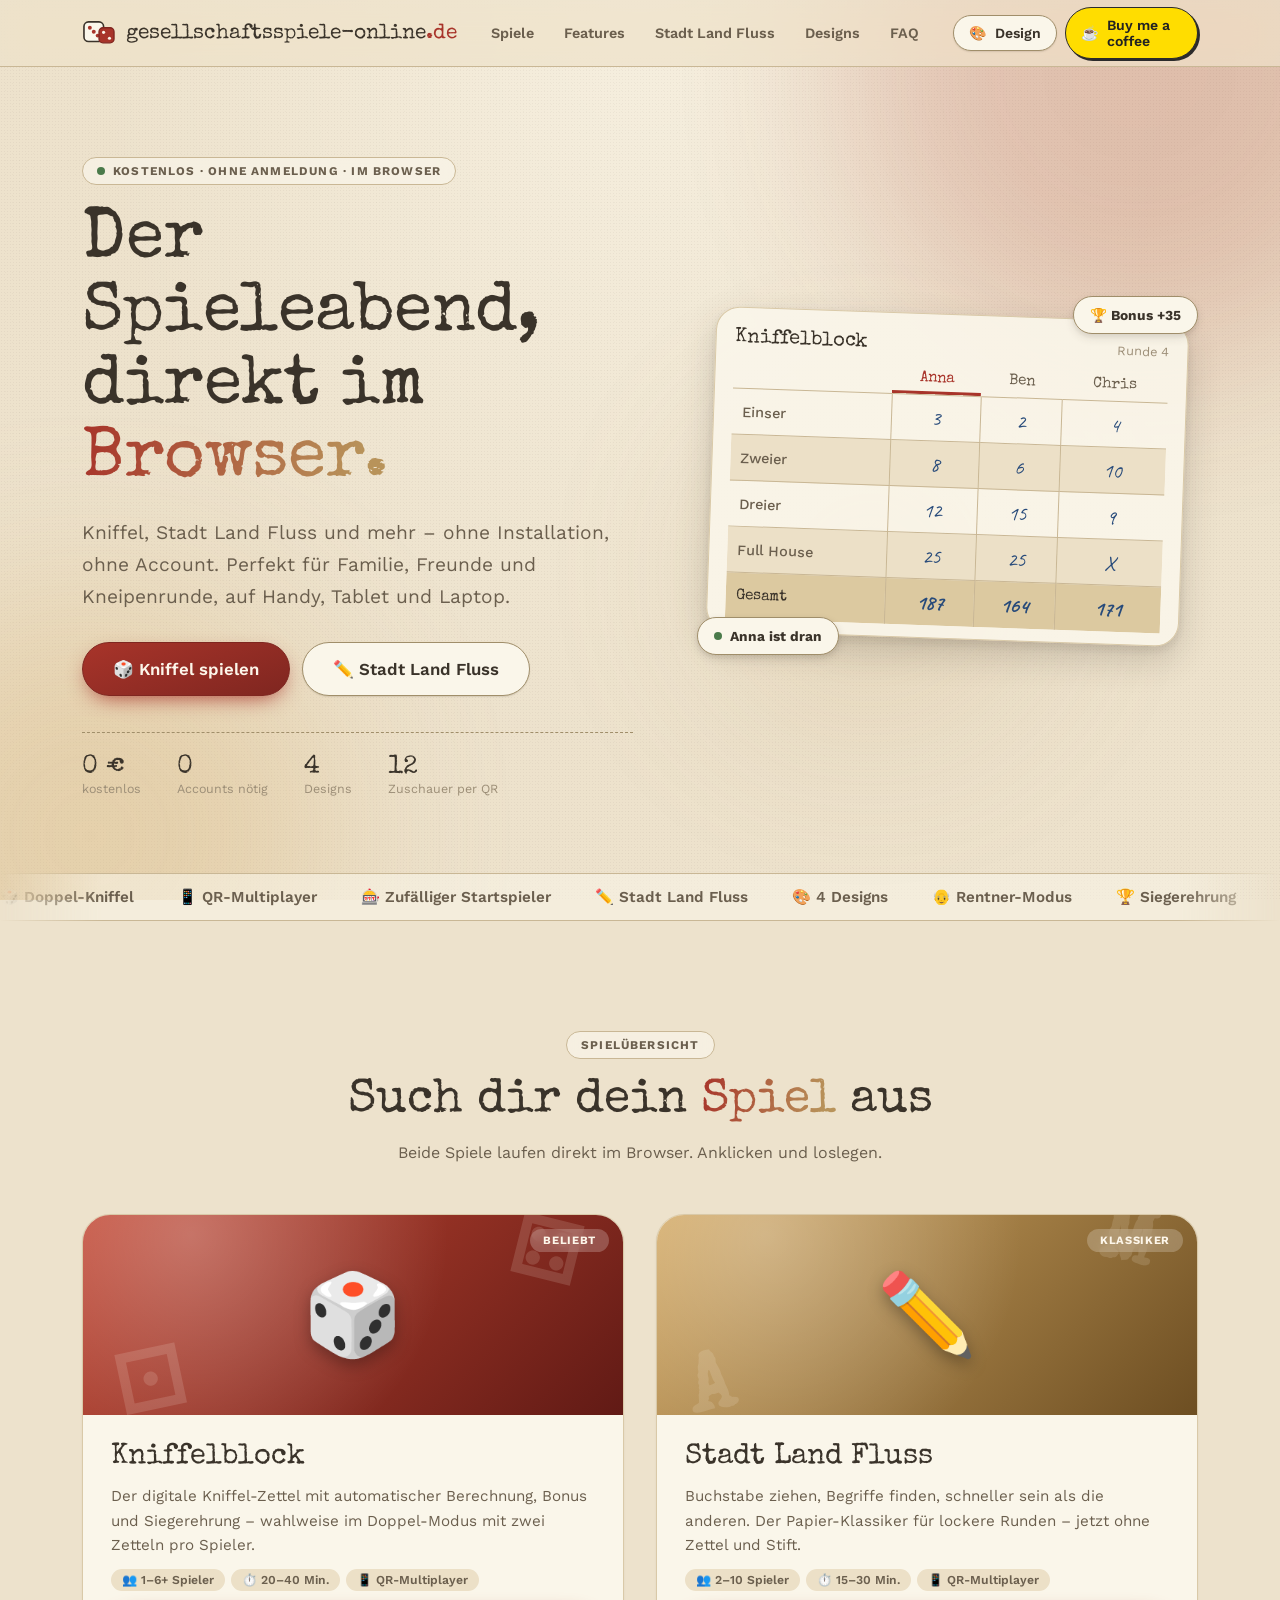
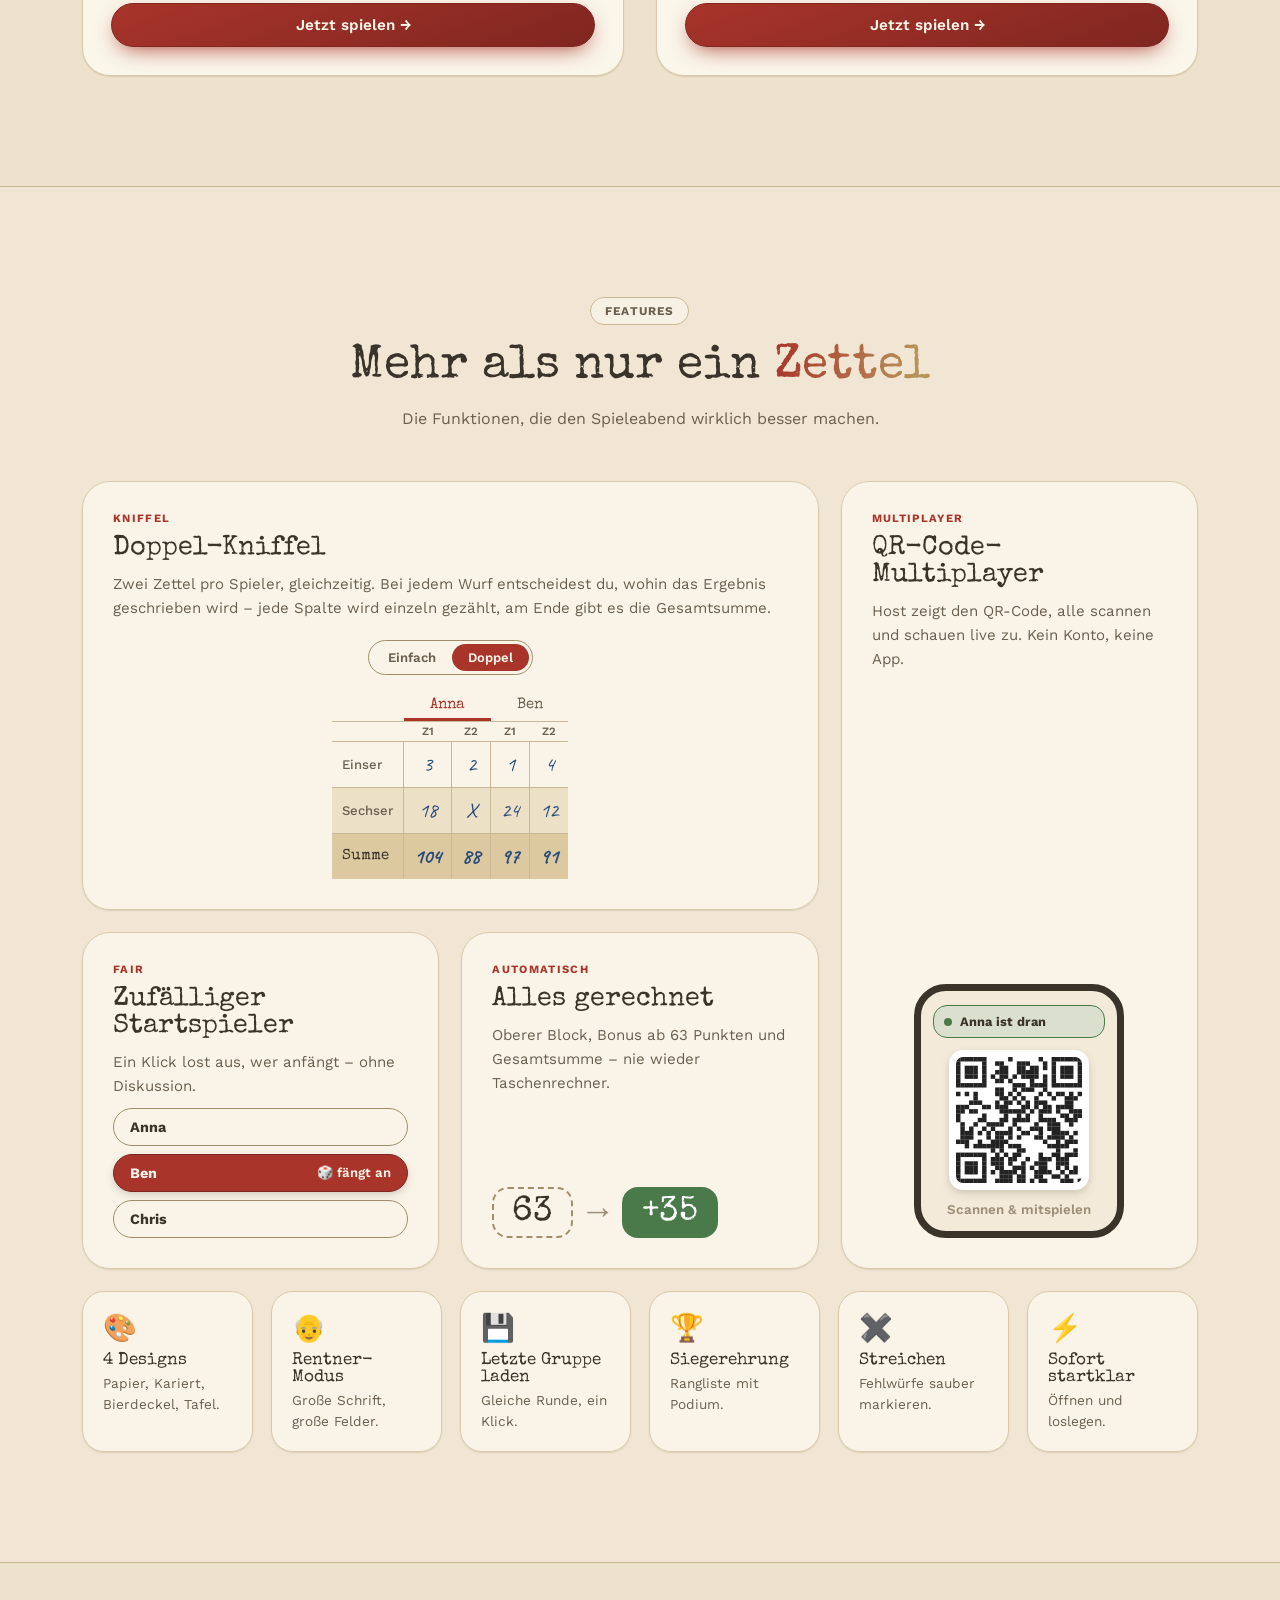
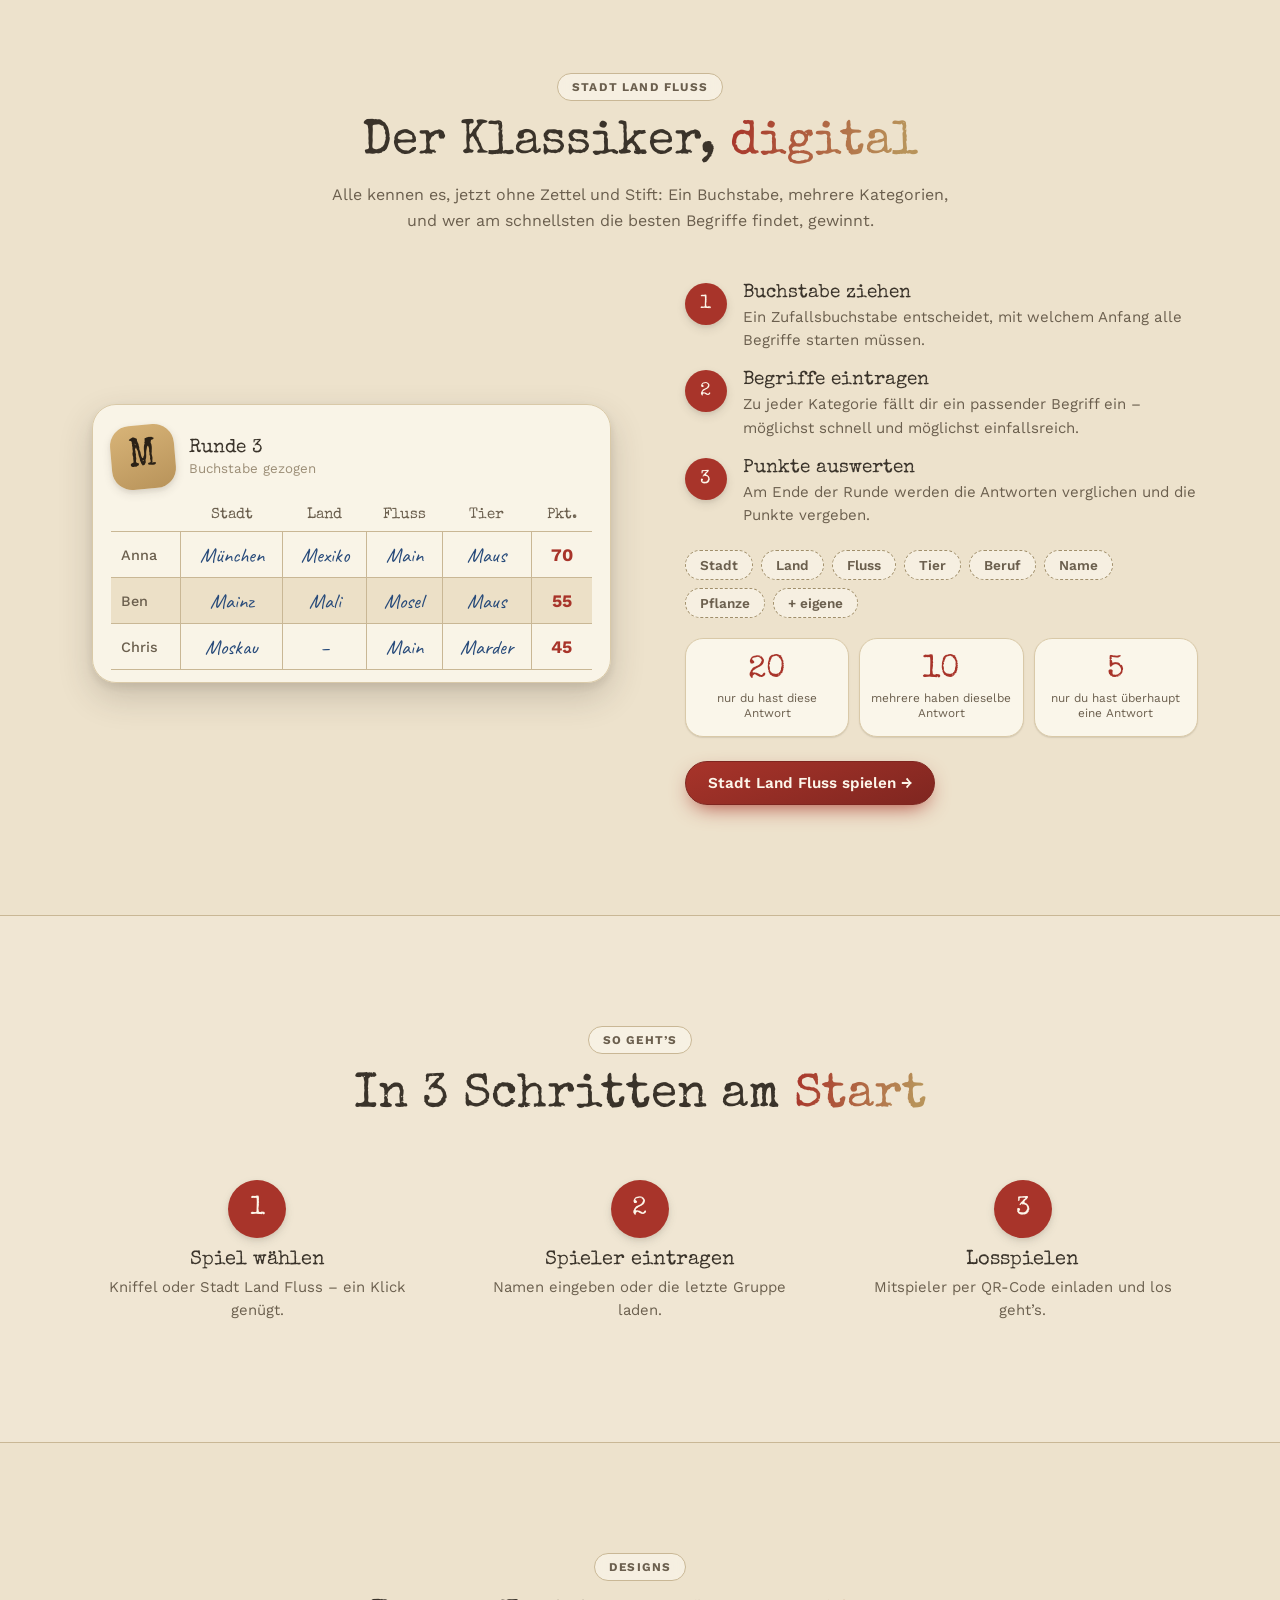
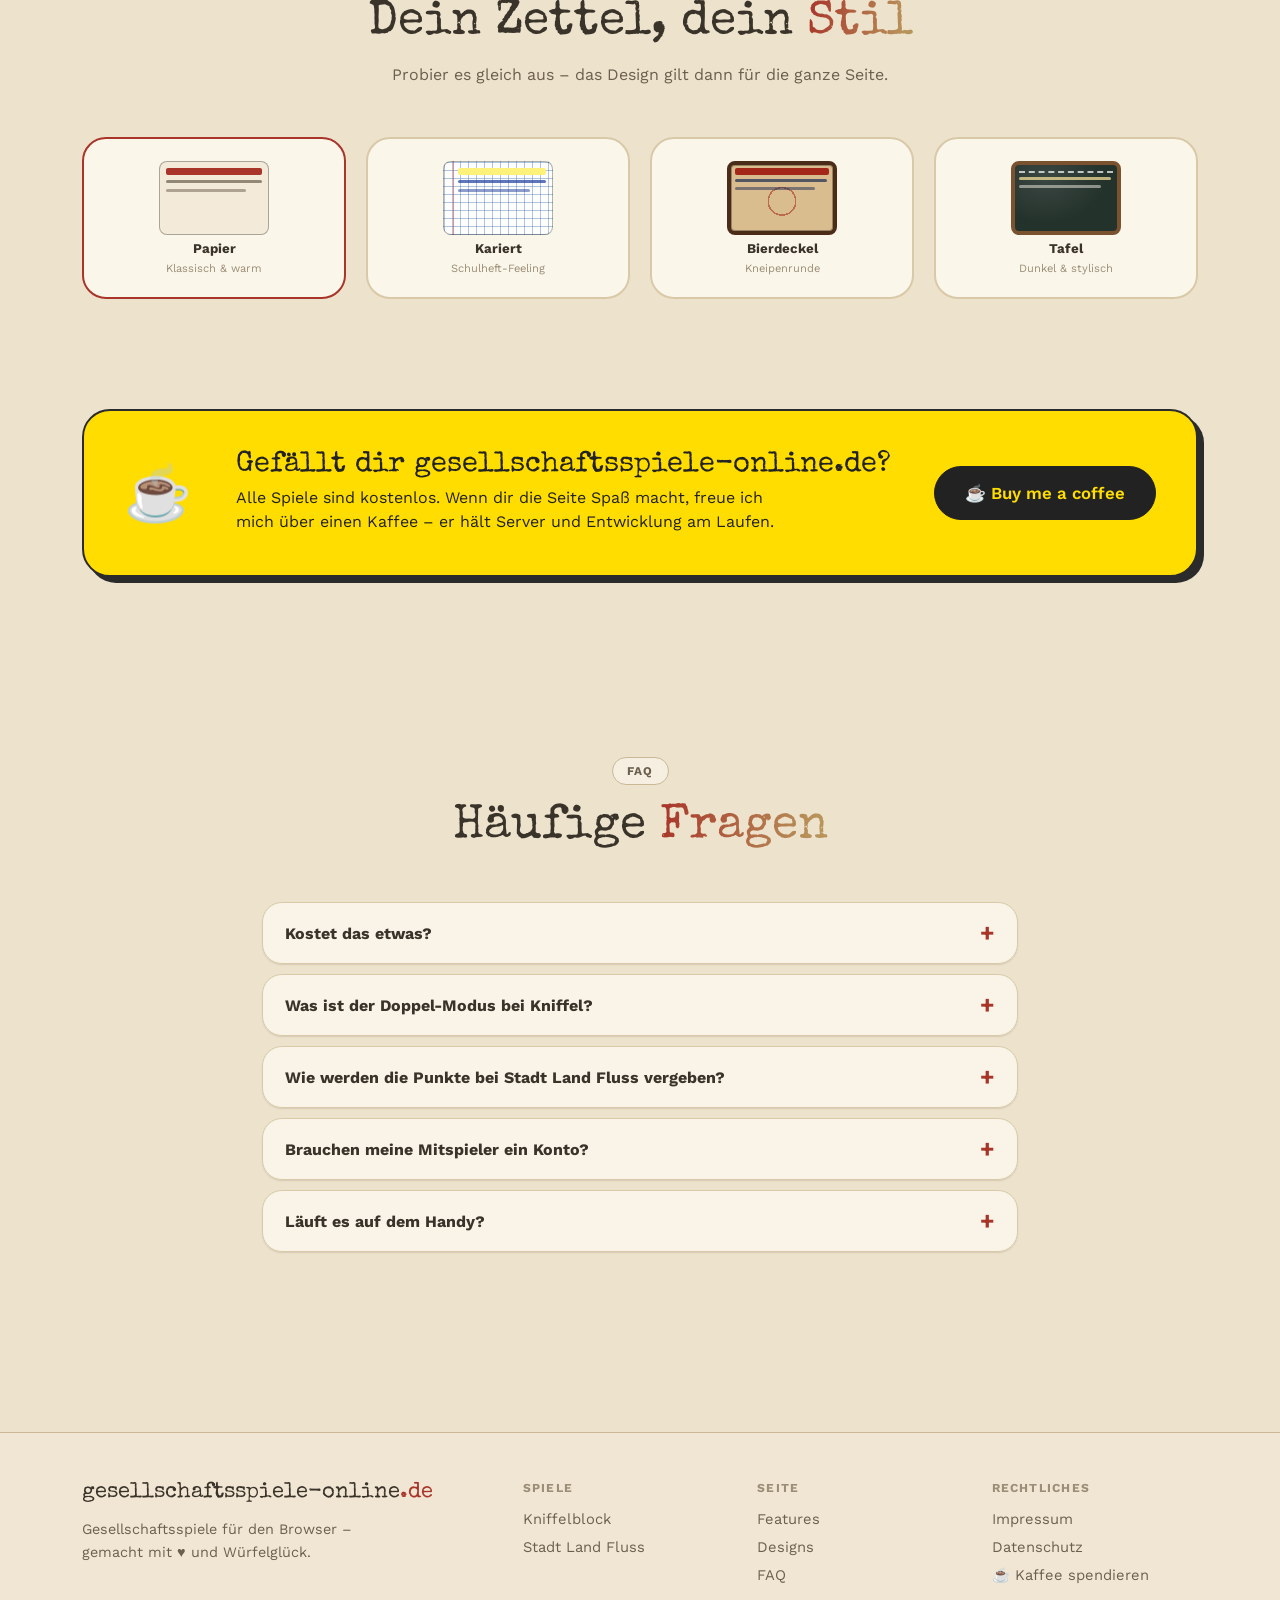
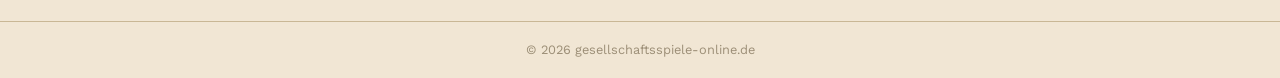
==== index.html @ fef418f4 "add" ====
<!DOCTYPE html>
<html lang="de">
<head>
<meta charset="utf-8">
<meta name="viewport" content="width=device-width, initial-scale=1, viewport-fit=cover">
<title>gesellschaftsspiele-online.de – Gesellschaftsspiele online: Kniffel, Stadt Land Fluss</title>
<meta name="description" content="Kostenlose Gesellschaftsspiele im Browser: Kniffel mit Doppel-Modus, Stadt Land Fluss, QR-Code-Multiplayer und Startspieler-Auslosung. Ohne Anmeldung.">
<link rel="preconnect" href="https://fonts.googleapis.com">
<link rel="preconnect" href="https://fonts.gstatic.com" crossorigin>
<link href="https://fonts.googleapis.com/css2?family=Caveat:wght@500;700&family=Gloria+Hallelujah&family=Gochi+Hand&family=Kalam:wght@400;700&family=Patrick+Hand&family=Special+Elite&family=Work+Sans:wght@400;500;600;700&display=swap" rel="stylesheet">
<link rel="stylesheet" href="style.css">
<meta name="theme-color" content="#c8482f">
<link rel="manifest" href="/kniffel/manifest.json">
<link rel="apple-touch-icon" href="/kniffel/dice.svg">
<link rel="icon" href="/kniffel/dice.svg" type="image/svg+xml">
<meta name="apple-mobile-web-app-capable" content="yes">
<meta name="apple-mobile-web-app-status-bar-style" content="black-translucent">
<meta name="apple-mobile-web-app-title" content="Kniffel">
<link rel="stylesheet" href="landing.css">
</head>
<body>
<div class="paper-backdrop"></div>
<div class="orbs" aria-hidden="true"><i></i><i></i><i></i></div>

<header class="nav">
  <div class="wrap nav-in">
    <a class="logo" href="#top" aria-label="gesellschaftsspiele-online.de Startseite">
      <svg width="34" height="34" viewBox="0 0 52 52" aria-hidden="true"><rect x="3" y="9" width="30" height="30" rx="7" fill="var(--white-paper)" stroke="var(--ink-dark)" stroke-width="2.5"/><circle cx="12" cy="18" r="3" fill="var(--scorepad-red)"/><circle cx="18" cy="24" r="3" fill="var(--scorepad-red)"/><circle cx="24" cy="30" r="3" fill="var(--scorepad-red)"/><rect x="26" y="18" width="23" height="23" rx="6" fill="var(--scorepad-red)" stroke="var(--scorepad-red-dark)" stroke-width="2"/><circle cx="33" cy="25" r="2.4" fill="#faf6ea"/><circle cx="42" cy="34" r="2.4" fill="#faf6ea"/></svg>
      <span>gesellschaftsspiele-online<b>.de</b></span>
    </a>
    <nav class="links" id="menu" aria-label="Hauptnavigation">
      <a href="#spiele">Spiele</a><a href="#features">Features</a><a href="#stadt-land-fluss">Stadt Land Fluss</a><a href="#designs">Designs</a><a href="#faq">FAQ</a>
    </nav>
    <div class="nav-actions">
      <div class="theme-wrap">
        <button class="btn ghost sm" id="theme-btn" aria-expanded="false" aria-controls="theme-pop" aria-label="Design wählen">🎨<span class="hide-s"> Design</span></button>
        <div class="pop" id="theme-pop" hidden>
          <button class="tp" data-theme="paper"><span class="theme-swatch theme-swatch-paper"><b></b><i></i><u></u></span>Papier</button>
          <button class="tp" data-theme="grid"><span class="theme-swatch theme-swatch-grid"><b></b><i></i><u></u></span>Kariert</button>
          <button class="tp" data-theme="coaster"><span class="theme-swatch theme-swatch-coaster"><b></b><i></i><u></u></span>Bierdeckel</button>
          <button class="tp" data-theme="chalk"><span class="theme-swatch theme-swatch-chalk"><b></b><i></i><u></u></span>Tafel</button>
        </div>
      </div>
      <a class="btn coffee sm" href="https://www.buymeacoffee.com/DEINNAME" target="_blank" rel="noopener" aria-label="Buy me a coffee">☕<span class="hide-s"> Buy me a coffee</span></a>
      <button class="btn ghost sm burger" id="burger" aria-label="Menü" aria-expanded="false" aria-controls="menu">☰</button>
    </div>
  </div>
</header>

<main id="top">

<section class="hero wrap">
  <div class="hero-text">
    <span class="eyebrow"><i class="dot"></i> Kostenlos · ohne Anmeldung · im Browser</span>
    <h1>Der Spieleabend,<br>direkt im <span class="grad">Browser.</span></h1>
    <p class="lead">Kniffel, Stadt Land Fluss und mehr – ohne Installation, ohne Account. Perfekt für Familie, Freunde und Kneipenrunde, auf Handy, Tablet und Laptop.</p>
    <div class="cta">
      <a class="btn primary lg" href="/kniffel/">🎲 Kniffel spielen</a>
      <a class="btn ghost lg" href="/stadt-land-fluss/">✏️ Stadt Land Fluss</a>
    </div>
    <ul class="trust">
      <li><strong>0 €</strong>kostenlos</li>
      <li><strong>0</strong>Accounts nötig</li>
      <li><strong>4</strong>Designs</li>
      <li><strong>12</strong>Zuschauer per QR</li>
    </ul>
  </div>
  <div class="hero-visual" aria-hidden="true">
    <div class="sheet tilt">
      <div class="sheet-head"><span>Kniffelblock</span><em>Runde 4</em></div>
      <div class="mk-wrap"><table class="mk">
        <thead><tr><th></th><th class="on">Anna</th><th>Ben</th><th>Chris</th></tr></thead>
        <tbody>
          <tr><td>Einser</td><td>3</td><td>2</td><td>4</td></tr>
          <tr><td>Zweier</td><td>8</td><td>6</td><td>10</td></tr>
          <tr><td>Dreier</td><td>12</td><td>15</td><td>9</td></tr>
          <tr><td>Full House</td><td>25</td><td>25</td><td>X</td></tr>
          <tr class="sum"><td>Gesamt</td><td>187</td><td>164</td><td>171</td></tr>
        </tbody>
      </table></div>
    </div>
    <div class="float f1">🏆 Bonus +35</div>
    <div class="float f2"><i class="dot"></i> Anna ist dran</div>
  </div>
</section>

<div class="ticker" aria-hidden="true"><div class="ticker-in">
  <span>🎲 Doppel-Kniffel</span><span>📱 QR-Multiplayer</span><span>🎰 Zufälliger Startspieler</span><span>✏️ Stadt Land Fluss</span><span>🎨 4 Designs</span><span>👴 Rentner-Modus</span><span>🏆 Siegerehrung</span><span>💾 Letzte Gruppe laden</span>
  <span>🎲 Doppel-Kniffel</span><span>📱 QR-Multiplayer</span><span>🎰 Zufälliger Startspieler</span><span>✏️ Stadt Land Fluss</span><span>🎨 4 Designs</span><span>👴 Rentner-Modus</span><span>🏆 Siegerehrung</span><span>💾 Letzte Gruppe laden</span>
</div></div>

<section id="spiele" class="sec wrap">
  <div class="sec-head">
    <span class="eyebrow">Spielübersicht</span>
    <h2>Such dir dein <span class="grad">Spiel</span> aus</h2>
    <p>Beide Spiele laufen direkt im Browser. Anklicken und loslegen.</p>
  </div>
  <div class="games">
    <article class="game">
      <div class="gtop g-red"><span class="gicon">🎲</span><span class="gdeco d1">⚀</span><span class="gdeco d2">⚃</span><span class="tag">Beliebt</span></div>
      <div class="gbody">
        <h3>Kniffelblock</h3>
        <p>Der digitale Kniffel-Zettel mit automatischer Berechnung, Bonus und Siegerehrung – wahlweise im Doppel-Modus mit zwei Zetteln pro Spieler.</p>
        <ul class="meta"><li>👥 1–6+ Spieler</li><li>⏱️ 20–40 Min.</li><li>📱 QR-Multiplayer</li></ul>
        <a class="btn primary" href="kniffel/">Jetzt spielen →</a>
      </div>
    </article>
    <article class="game">
      <div class="gtop g-brass"><span class="gicon">✏️</span><span class="gdeco d1">A</span><span class="gdeco d2">M</span><span class="tag">Klassiker</span></div>
      <div class="gbody">
        <h3>Stadt Land Fluss</h3>
        <p>Buchstabe ziehen, Begriffe finden, schneller sein als die anderen. Der Papier-Klassiker für lockere Runden – jetzt ohne Zettel und Stift.</p>
        <ul class="meta"><li>👥 2–10 Spieler</li><li>⏱️ 15–30 Min.</li><li>📱 QR-Multiplayer</li></ul>
        <a class="btn primary" href="stadt-land-fluss/">Jetzt spielen →</a>
      </div>
    </article>
  </div>
</section>

<section id="features" class="sec alt">
  <div class="wrap">
    <div class="sec-head">
      <span class="eyebrow">Features</span>
      <h2>Mehr als nur ein <span class="grad">Zettel</span></h2>
      <p>Die Funktionen, die den Spieleabend wirklich besser machen.</p>
    </div>
    <div class="bento">
      <div class="tile t-wide">
        <span class="kicker">Kniffel</span><h3>Doppel-Kniffel</h3>
        <p>Zwei Zettel pro Spieler, gleichzeitig. Bei jedem Wurf entscheidest du, wohin das Ergebnis geschrieben wird – jede Spalte wird einzeln gezählt, am Ende gibt es die Gesamtsumme.</p>
        <div class="tvis" aria-hidden="true">
          <div class="seg"><span>Einfach</span><span class="on">Doppel</span></div>
          <div class="mk-wrap"><table class="mk dbl">
            <thead><tr><th></th><th colspan="2" class="on">Anna</th><th colspan="2">Ben</th></tr><tr class="sub"><th></th><th>Z1</th><th>Z2</th><th>Z1</th><th>Z2</th></tr></thead>
            <tbody><tr><td>Einser</td><td>3</td><td>2</td><td>1</td><td>4</td></tr><tr><td>Sechser</td><td>18</td><td>X</td><td>24</td><td>12</td></tr><tr class="sum"><td>Summe</td><td>104</td><td>88</td><td>97</td><td>91</td></tr></tbody>
          </table></div>
        </div>
      </div>
      <div class="tile t-tall">
        <span class="kicker">Multiplayer</span><h3>QR-Code-Multiplayer</h3>
        <p>Host zeigt den QR-Code, alle scannen und schauen live zu. Kein Konto, keine App.</p>
        <div class="tvis" aria-hidden="true"><div class="phone"><div class="vbar"><i class="dot"></i>Anna ist dran</div><svg class="qr" id="qr" viewBox="0 0 29 29"></svg><small>Scannen &amp; mitspielen</small></div></div>
      </div>
      <div class="tile">
        <span class="kicker">Fair</span><h3>Zufälliger Startspieler</h3>
        <p>Ein Klick lost aus, wer anfängt – ohne Diskussion.</p>
        <ul class="order" aria-hidden="true"><li>Anna</li><li class="win">Ben <em>🎲 fängt an</em></li><li>Chris</li></ul>
      </div>
      <div class="tile">
        <span class="kicker">Automatisch</span><h3>Alles gerechnet</h3>
        <p>Oberer Block, Bonus ab 63 Punkten und Gesamtsumme – nie wieder Taschenrechner.</p>
        <div class="bonus" aria-hidden="true"><b>63</b><span>→</span><b class="ok">+35</b></div>
      </div>
    </div>
    <div class="mini">
      <div class="mcard"><span>🎨</span><h4>4 Designs</h4><p>Papier, Kariert, Bierdeckel, Tafel.</p></div>
      <div class="mcard"><span>👴</span><h4>Rentner-Modus</h4><p>Große Schrift, große Felder.</p></div>
      <div class="mcard"><span>💾</span><h4>Letzte Gruppe laden</h4><p>Gleiche Runde, ein Klick.</p></div>
      <div class="mcard"><span>🏆</span><h4>Siegerehrung</h4><p>Rangliste mit Podium.</p></div>
      <div class="mcard"><span>✖️</span><h4>Streichen</h4><p>Fehlwürfe sauber markieren.</p></div>
      <div class="mcard"><span>⚡</span><h4>Sofort startklar</h4><p>Öffnen und loslegen.</p></div>
    </div>
  </div>
</section>

<section id="stadt-land-fluss" class="sec wrap">
  <div class="sec-head">
    <span class="eyebrow">Stadt Land Fluss</span>
    <h2>Der Klassiker, <span class="grad">digital</span></h2>
    <p>Alle kennen es, jetzt ohne Zettel und Stift: Ein Buchstabe, mehrere Kategorien, und wer am schnellsten die besten Begriffe findet, gewinnt.</p>
  </div>
  <div class="slf">
    <div class="slf-vis" aria-hidden="true">
      <div class="sheet">
        <div class="slf-top"><span class="letter">M</span><div><strong>Runde 3</strong><small>Buchstabe gezogen</small></div></div>
        <div class="mk-wrap"><table class="mk slf-t">
          <thead><tr><th></th><th>Stadt</th><th>Land</th><th>Fluss</th><th>Tier</th><th>Pkt.</th></tr></thead>
          <tbody>
            <tr><td>Anna</td><td>München</td><td>Mexiko</td><td>Main</td><td>Maus</td><td class="pt">70</td></tr>
            <tr><td>Ben</td><td>Mainz</td><td>Mali</td><td>Mosel</td><td>Maus</td><td class="pt">55</td></tr>
            <tr><td>Chris</td><td>Moskau</td><td>–</td><td>Main</td><td>Marder</td><td class="pt">45</td></tr>
          </tbody>
        </table></div>
      </div>
    </div>
    <div class="slf-text">
      <ol class="flow">
        <li><b>1</b><div><h3>Buchstabe ziehen</h3><p>Ein Zufallsbuchstabe entscheidet, mit welchem Anfang alle Begriffe starten müssen.</p></div></li>
        <li><b>2</b><div><h3>Begriffe eintragen</h3><p>Zu jeder Kategorie fällt dir ein passender Begriff ein – möglichst schnell und möglichst einfallsreich.</p></div></li>
        <li><b>3</b><div><h3>Punkte auswerten</h3><p>Am Ende der Runde werden die Antworten verglichen und die Punkte vergeben.</p></div></li>
      </ol>
      <div class="cats"><span>Stadt</span><span>Land</span><span>Fluss</span><span>Tier</span><span>Beruf</span><span>Name</span><span>Pflanze</span><span>+ eigene</span></div>
      <div class="points">
        <div><b>20</b><small>nur du hast diese Antwort</small></div>
        <div><b>10</b><small>mehrere haben dieselbe Antwort</small></div>
        <div><b>5</b><small>nur du hast überhaupt eine Antwort</small></div>
      </div>
      <a class="btn primary" href="stadt-land-fluss/">Stadt Land Fluss spielen →</a>
    </div>
  </div>
</section>

<section id="so-gehts" class="sec alt">
  <div class="wrap">
    <div class="sec-head"><span class="eyebrow">So geht’s</span><h2>In 3 Schritten am <span class="grad">Start</span></h2></div>
    <ol class="steps">
      <li><b>1</b><h3>Spiel wählen</h3><p>Kniffel oder Stadt Land Fluss – ein Klick genügt.</p></li>
      <li><b>2</b><h3>Spieler eintragen</h3><p>Namen eingeben oder die letzte Gruppe laden.</p></li>
      <li><b>3</b><h3>Losspielen</h3><p>Mitspieler per QR-Code einladen und los geht’s.</p></li>
    </ol>
  </div>
</section>

<section id="designs" class="sec wrap">
  <div class="sec-head"><span class="eyebrow">Designs</span><h2>Dein Zettel, dein <span class="grad">Stil</span></h2><p>Probier es gleich aus – das Design gilt dann für die ganze Seite.</p></div>
  <div class="themes">
    <button class="tcard" data-theme="paper"><span class="theme-swatch theme-swatch-paper"><b></b><i></i><u></u></span><strong>Papier</strong><small>Klassisch &amp; warm</small></button>
    <button class="tcard" data-theme="grid"><span class="theme-swatch theme-swatch-grid"><b></b><i></i><u></u></span><strong>Kariert</strong><small>Schulheft-Feeling</small></button>
    <button class="tcard" data-theme="coaster"><span class="theme-swatch theme-swatch-coaster"><b></b><i></i><u></u></span><strong>Bierdeckel</strong><small>Kneipenrunde</small></button>
    <button class="tcard" data-theme="chalk"><span class="theme-swatch theme-swatch-chalk"><b></b><i></i><u></u></span><strong>Tafel</strong><small>Dunkel &amp; stylisch</small></button>
  </div>
</section>

<section class="wrap sec-s">
  <div class="coffee-box">
    <span class="cup">☕</span>
    <div><h2>Gefällt dir gesellschaftsspiele-online.de?</h2><p>Alle Spiele sind kostenlos. Wenn dir die Seite Spaß macht, freue ich mich über einen Kaffee – er hält Server und Entwicklung am Laufen.</p></div>
    <a class="btn coffee lg" href="https://www.buymeacoffee.com/DEINNAME" target="_blank" rel="noopener">☕ Buy me a coffee</a>
  </div>
</section>

<section id="faq" class="sec wrap narrow">
  <div class="sec-head"><span class="eyebrow">FAQ</span><h2>Häufige <span class="grad">Fragen</span></h2></div>
  <details><summary>Kostet das etwas?</summary><p>Nein, alle Spiele sind kostenlos und ohne Registrierung nutzbar.</p></details>
  <details><summary>Was ist der Doppel-Modus bei Kniffel?</summary><p>Jeder Spieler führt zwei Zettel gleichzeitig. Pro Wurf wählst du, in welchen Zettel du einträgst.</p></details>
  <details><summary>Wie werden die Punkte bei Stadt Land Fluss vergeben?</summary><p>Üblich sind 20 Punkte für eine einzigartige Antwort, 10 Punkte wenn andere dieselbe haben und 5 Punkte, wenn nur du eine Antwort hast.</p></details>
  <details><summary>Brauchen meine Mitspieler ein Konto?</summary><p>Nein. QR-Code scannen, Namen wählen, zuschauen – mehr nicht.</p></details>
  <details><summary>Läuft es auf dem Handy?</summary><p>Ja, die Seite ist für Smartphone, Tablet und Desktop gebaut.</p></details>
</section>
</main>

<footer class="foot">
  <div class="wrap foot-in">
    <div class="fbrand"><strong class="flogo">gesellschaftsspiele-online<b>.de</b></strong><p>Gesellschaftsspiele für den Browser – gemacht mit ♥ und Würfelglück.</p></div>
    <div><h4>Spiele</h4><a href="/kniffel/">Kniffelblock</a><a href="/stadt-land-fluss/">Stadt Land Fluss</a></div>
    <div><h4>Seite</h4><a href="#features">Features</a><a href="#designs">Designs</a><a href="#faq">FAQ</a></div>
    <div><h4>Rechtliches</h4><a href="/impressum.html">Impressum</a><a href="/datenschutz.html">Datenschutz</a><a href="https://www.buymeacoffee.com/DEINNAME" target="_blank" rel="noopener">☕ Kaffee spendieren</a></div>
  </div>
  <p class="copy">© <span id="year">2026</span> gesellschaftsspiele-online.de</p>
</footer>
<script src="landing.js"></script>
</body>
</html>
---- style.css ----
/* =============================================================================
   KNIFFELBLOCK — STYLESHEET
   -----------------------------------------------------------------------------
   Design language: a real paper Kniffel score pad — warm ivory paper, ruled
   ledger grid, red "scorepad ink" accents, a typewriter display face for
   headings and a handwriting face for the numbers players actually enter.
   Organized in sections: tokens -> reset -> layout -> components -> responsive.
   ========================================================================== */

/* ---------------------------------------------------------------------------
   1. DESIGN TOKENS
   ------------------------------------------------------------------------- */
:root {
  /* Paper & ink palette */
  --paper-base:        #f3ead9;
  --paper-base-2:      #ede2cc;
  --paper-shadow:      #d9c9a8;
  --ink-dark:          #3a332a;
  --ink-soft:          #6b5f4e;
  --ink-faint:         #9c8e77;
  --scorepad-red:      #a8342a;
  --scorepad-red-dark: #7f2620;
  --brass:             #b8935a;
  --brass-light:       #d8b478;
  --line-rule:         #c9b795;
  --line-rule-strong:  #a08e6a;
  --row-tint:          #ece0c7;
  --row-tint-lower:    #e9dfc9;
  --white-paper:       #faf6ea;

  /* Section accent tints (kept low-saturation, paper-like) */
  --upper-tint:  #efe6cf;
  --lower-tint:  #e8ddc4;
  --grand-tint:  #dcc9a0;

  /* Semantic */
  --success: #4a7a4a;
  --danger:  #a8342a;

  /* Typography */
  --font-display: 'Special Elite', 'Courier New', monospace;
  --font-hand:    'Caveat', cursive;
  --font-ui:      'Work Sans', -apple-system, BlinkMacSystemFont, 'Segoe UI', sans-serif;

  /* Elevation */
  --shadow-sm: 0 1px 2px rgba(58, 51, 42, 0.08), 0 1px 1px rgba(58, 51, 42, 0.06);
  --shadow-md: 0 4px 10px rgba(58, 51, 42, 0.12), 0 2px 4px rgba(58, 51, 42, 0.08);
  --shadow-lg: 0 14px 34px rgba(58, 51, 42, 0.20), 0 4px 10px rgba(58, 51, 42, 0.10);
  --shadow-inset: inset 0 1px 3px rgba(58, 51, 42, 0.18);

  /* Layout */
  --radius-sm: 6px;
  --radius-md: 12px;
  --radius-lg: 20px;
  --label-col-width: 190px;
  --player-col-width: 148px;
  /* In "Doppel" mode each player splits into two sub-columns (one per
     sheet); each is narrower than a full single-mode player column but the
     pair together is a bit wider than one single column, since two sets of
     numbers need to fit without feeling cramped. */
  --sheet-col-width: 92px;

  color-scheme: light;
}

/* ---------------------------------------------------------------------------
   2. RESET & BASE
   ------------------------------------------------------------------------- */
*, *::before, *::after { box-sizing: border-box; }

html {
  -webkit-text-size-adjust: 100%;
  scroll-behavior: smooth;
}

body {
  margin: 0;
  min-height: 100vh;
  font-family: var(--font-ui);
  color: var(--ink-dark);
  background: var(--paper-base-2);
  position: relative;
  overflow-x: hidden;
}

h1, h2, h3, h4 { margin: 0; }
ul { margin: 0; padding: 0; }
button { font-family: inherit; }

/* Respect reduced-motion preferences */
@media (prefers-reduced-motion: reduce) {
  *, *::before, *::after {
    animation-duration: 0.01ms !important;
    animation-iteration-count: 1 !important;
    transition-duration: 0.01ms !important;
    scroll-behavior: auto !important;
  }
}

/* Visible keyboard focus everywhere */
a:focus-visible,
button:focus-visible,
input:focus-visible,
summary:focus-visible {
  outline: 3px solid var(--scorepad-red);
  outline-offset: 2px;
  border-radius: 4px;
}

/* ---------------------------------------------------------------------------
   3. PAPER TEXTURE BACKDROP
   ------------------------------------------------------------------------- */
.paper-backdrop {
  position: fixed;
  inset: 0;
  z-index: -1;
  background-color: var(--paper-base-2);
  background-image:
    /* subtle fiber speckle */
    radial-gradient(rgba(58,51,42,0.05) 0.5px, transparent 0.5px),
    radial-gradient(rgba(58,51,42,0.035) 0.5px, transparent 0.5px),
    /* very soft vignette to feel like a photographed desk */
    radial-gradient(ellipse at 50% 0%, rgba(255,252,242,0.5) 0%, rgba(0,0,0,0) 60%);
  background-size: 3px 3px, 7px 7px, 100% 100%;
  background-position: 0 0, 2px 3px, 0 0;
}

/* ---------------------------------------------------------------------------
   4. APP SHELL / LAYOUT
   ------------------------------------------------------------------------- */
.app-shell {
  max-width: 1400px;
  margin: 0 auto;
  padding: 0 clamp(14px, 3vw, 40px) 60px;
  display: flex;
  flex-direction: column;
  gap: clamp(20px, 3vw, 34px);
}

/* ---------------------------------------------------------------------------
   5. HEADER
   ------------------------------------------------------------------------- */
.app-header {
  position: relative;
  padding-top: clamp(20px, 4vw, 40px);
}

.header-inner {
  display: flex;
  align-items: center;
  justify-content: space-between;
  gap: 20px;
  flex-wrap: wrap;
}

.brand {
  display: flex;
  align-items: center;
  gap: 16px;
}

.brand-dice {
  flex-shrink: 0;
  filter: drop-shadow(0 3px 4px rgba(58,51,42,0.25));
  transform: rotate(-6deg);
}

.brand-text h1 {
  font-family: var(--font-display);
  font-size: clamp(1.6rem, 3.4vw, 2.4rem);
  color: var(--ink-dark);
  letter-spacing: 0.5px;
  line-height: 1.1;
}

.brand-sub {
  color: var(--scorepad-red);
}

.brand-tagline {
  margin: 6px 0 0;
  font-size: 0.92rem;
  color: var(--ink-soft);
  font-style: italic;
}

.header-actions {
  display: flex;
  gap: 10px;
  flex-wrap: wrap;
}

/* ---------------------------------------------------------------------------
   Mode toggle (Einfach / Doppel) — pill-shaped segmented control
   ------------------------------------------------------------------------- */
.mode-toggle {
  display: inline-flex;
  padding: 3px;
  background: var(--white-paper);
  border: 1.5px solid var(--line-rule-strong);
  border-radius: var(--radius-md);
  box-shadow: var(--shadow-sm);
  gap: 2px;
}

.mode-toggle-option {
  display: inline-flex;
  align-items: center;
  padding: 7px 14px;
  border: none;
  border-radius: calc(var(--radius-md) - 3px);
  background: transparent;
  color: var(--ink-soft);
  font-family: var(--font-ui);
  font-weight: 600;
  font-size: 0.85rem;
  cursor: pointer;
  transition: background 0.15s ease, color 0.15s ease, box-shadow 0.15s ease;
}

.mode-toggle-option:hover:not(.is-active) {
  color: var(--ink-dark);
  background: rgba(168, 52, 42, 0.06);
}

.mode-toggle-option.is-active {
  background: var(--scorepad-red);
  color: #fdf6ea;
  box-shadow: var(--shadow-sm);
}

.btn-icon-label {
  display: inline-flex;
  align-items: center;
  gap: 8px;
  padding: 10px 16px;
  background: var(--white-paper);
  border: 1.5px solid var(--line-rule-strong);
  border-radius: var(--radius-md);
  color: var(--ink-dark);
  font-family: var(--font-ui);
  font-weight: 600;
  font-size: 0.9rem;
  cursor: pointer;
  box-shadow: var(--shadow-sm);
  transition: transform 0.15s ease, box-shadow 0.15s ease, background 0.15s ease;
}

.btn-icon-label:hover {
  transform: translateY(-1px);
  box-shadow: var(--shadow-md);
  background: var(--btn-hover, #fffdf6);
}

.btn-icon-label:active {
  transform: translateY(0);
  box-shadow: var(--shadow-sm);
}

.btn-install {
  background: var(--scorepad-red);
  border-color: var(--scorepad-red-dark);
  color: #fdf6ea;
}
.btn-install:hover { background: var(--scorepad-red-dark); }

/* ---------------------------------------------------------------------------
   Rentner-Modus toggle button — independent of the Einfach/Doppel
   radiogroup (it's a presentation setting, not a game-structure choice),
   so it's a plain toggle button rather than part of that role="radiogroup".
   ------------------------------------------------------------------------- */
.btn-senior-toggle.is-active {
  background: var(--brass);
  border-color: #8a6a34;
  color: #2a2116;
}
.btn-senior-toggle.is-active:hover {
  background: var(--brass-light);
}

.hidden { display: none !important; }

/* Torn paper strip beneath the header, like tearing off the previous sheet */
.torn-edge {
  margin-top: clamp(16px, 3vw, 26px);
  height: 14px;
  width: 100%;
  background:
    linear-gradient(115deg, transparent 49%, var(--paper-base-2) 50%) 0 0 / 22px 100%,
    linear-gradient(245deg, transparent 49%, var(--paper-base-2) 50%) 0 0 / 22px 100%;
  background-color: var(--paper-shadow);
  opacity: 0.7;
  border-radius: 2px;
}

/* ---------------------------------------------------------------------------
   6. MAIN / SCOREPAD CARD
   ------------------------------------------------------------------------- */
.app-main {
  display: flex;
  flex-direction: column;
  gap: clamp(18px, 3vw, 28px);
}

.scorepad-card {
  position: relative;
  background:
    linear-gradient(var(--white-paper), var(--white-paper));
  border-radius: var(--radius-lg);
  box-shadow: var(--shadow-lg);
  border: 1px solid var(--paper-shadow);
  padding: clamp(6px, 1.4vw, 10px);
  /* Both modes keep the names row sticky *to the viewport* (see section 6b
     and 19c below) rather than inside their own scroll container —
     position:sticky stops working the moment ANY ancestor clips overflow,
     and this card would otherwise be exactly such an ancestor.
     .scorepad-scroll-region already carries a matching border-radius of
     its own (see below), so the table's corners still get rounded off
     without this card having to clip anything itself. */
  overflow: visible;
}

/* subtle page-curl corner */
.page-corner {
  position: absolute;
  top: 0;
  right: 0;
  width: 34px;
  height: 34px;
  background: linear-gradient(135deg, transparent 50%, rgba(58,51,42,0.10) 50%);
  border-radius: 0 var(--radius-lg) 0 0;
  pointer-events: none;
}

.scorepad-scroll-region {
  overflow-x: auto;
  overflow-y: visible;
  border-radius: calc(var(--radius-lg) - 6px);
  /* Custom scrollbar for the horizontal player scroll */
  scrollbar-width: thin;
  scrollbar-color: var(--brass) var(--paper-base);
}

.scorepad-scroll-region::-webkit-scrollbar { height: 10px; }
.scorepad-scroll-region::-webkit-scrollbar-track { background: var(--paper-base); border-radius: 8px; }
.scorepad-scroll-region::-webkit-scrollbar-thumb { background: var(--brass); border-radius: 8px; }
.scorepad-scroll-region::-webkit-scrollbar-thumb:hover { background: var(--brass-light); }

/* ---------------------------------------------------------------------------
   7. TABLE — the ledger grid itself
   ------------------------------------------------------------------------- */
.scorepad-table {
  border-collapse: separate;
  border-spacing: 0;
  width: 100%;
  background: var(--paper-base);
}

/* Sticky label column so it stays put while player columns scroll */
.col-label {
  position: sticky;
  left: 0;
  z-index: 5;
  width: var(--label-col-width);
  min-width: var(--label-col-width);
  max-width: var(--label-col-width);
  background: var(--paper-base);
  text-align: left;
  padding: 12px 16px;
  border-right: 2.5px solid var(--line-rule-strong);
  box-shadow: 2px 0 6px -2px rgba(58,51,42,0.15);
}

.col-label-head {
  background: var(--paper-base-2);
  vertical-align: middle;
  border-bottom: 2.5px solid var(--line-rule-strong);
}

/* Names row stays visible while scrolling the page, outside Rentner-Modus.
   Rentner-Modus already solves this its own way (a capped-height, self-
   scrolling .scorepad-scroll-region — see section 19c below), so this is
   scoped to skip it entirely rather than doubling up two different sticky
   mechanisms on the same row. Only .row-players (the names) gets this —
   .row-sheets (the Zettel 1/2 sub-header, Doppel mode only) intentionally
   scrolls away as usual. */
body:not(.senior-mode) .row-players th {
  position: sticky;
  top: 0;
  z-index: 8;
  box-shadow: 0 3px 8px rgba(58, 51, 42, 0.22);
}

/* Same corner conflict as Rentner-Modus (see the z-index 9 rule below):
   .col-label is already its own always-on sticky column at z-index 5, so
   where it overlaps the row that's now also sticky (z-index 8), the corner
   cell needs to out-rank both. */
body:not(.senior-mode) .row-players th.col-label-head {
  z-index: 9;
}

thead th {
  padding-top: 14px;
  padding-bottom: 14px;
}

/* Player header cell */
.col-player-head {
  min-width: var(--player-col-width);
  width: var(--player-col-width);
  background: var(--paper-base-2);
  border-bottom: 2.5px solid var(--line-rule-strong);
  border-right: 1px solid var(--line-rule);
  padding: 10px 10px;
  text-align: center;
  vertical-align: middle;
}
.col-player-head:last-child { border-right: none; }

/* ---------------------------------------------------------------------------
   Player color tint — carries each player's "pen color" faintly down their
   entire column (header + every score/total cell), layered on top of
   whatever background that row already has (section tint, total-row tint,
   even/odd stripe, …). This means once someone scrolls so the name header
   is out of view, the color is still there as a quiet visual anchor for
   "whose column is this". Kept deliberately subtle in the default theme —
   Rentner-Modus (below) turns the same mechanism up to a much stronger tint.

   Implemented as a ::after overlay rather than background-image, because
   several rows (totals, grand total) set `background: … !important` as a
   shorthand, which resets background-image to none and would silently wipe
   any tint layered that way. An absolutely-positioned overlay sitting on
   top of the cell's own background is immune to that and always wins.
   ------------------------------------------------------------------------- */
.player-tinted-col {
  /* isolate: true gives this cell its own stacking context so the ::after's
     z-index: -1 below is scoped to *this cell only* — it sits behind this
     cell's own content without needing to touch/override the positioning
     of any child (e.g. .btn-remove-player, .quick-fill-btn, which set their
     own position: absolute and must keep doing so untouched). */
  position: relative;
  isolation: isolate;
}
.player-tinted-col::after {
  content: '';
  position: absolute;
  inset: 0;
  z-index: -1;
  background: color-mix(in srgb, var(--player-tint) 7%, transparent);
  pointer-events: none;
}

/* ---------------------------------------------------------------------------
   "Doppel" mode — per-player sub-columns (Zettel 1 / Zettel 2)
   ------------------------------------------------------------------------- */

/* Sub-header row showing "Zettel 1" / "Zettel 2" under each player's name.
   Hidden entirely in single mode via the .hidden utility class (toggled in JS). */
.row-sheets th.col-sheet-head {
  min-width: var(--sheet-col-width);
  width: var(--sheet-col-width);
  background: var(--paper-base);
  border-bottom: 2.5px solid var(--line-rule-strong);
  border-right: 1px solid var(--line-rule);
  padding: 5px 6px 8px;
  text-align: center;
  vertical-align: middle;
  font-family: var(--font-ui);
  font-weight: 600;
  font-size: 0.68rem;
  letter-spacing: 0.03em;
  text-transform: uppercase;
  color: var(--ink-faint);
}
.row-sheets th.col-sheet-head:last-child { border-right: none; }
.row-sheets th.is-sheet-a { color: var(--scorepad-red); }
.row-sheets th.is-sheet-b { color: #2f5f8a; }

/* Data-row sub-columns: same idea as .col-player-head, but sized for two
   per player instead of one. A subtle inner divider (cell-sheet-a's right
   border) separates the two sheets of the same player, while the divider
   between two different players stays the normal .line-rule weight. */
td.cell-sheet-a,
td.cell-sheet-b {
  min-width: var(--sheet-col-width);
  width: var(--sheet-col-width);
}
td.cell-sheet-a { border-right: 1px dashed var(--brass); }

/* Merged grand-total cell spans both sub-columns (see JS colSpan) — give it
   back the full double-width so it doesn't look squeezed. */
td.cell-merged {
  min-width: calc(var(--sheet-col-width) * 2);
}

/* Generic row cell rhythm */
tbody td {
  border-bottom: 1px solid var(--line-rule);
  border-right: 1px solid var(--line-rule);
  padding: 0;
  height: 46px;
}
tbody td:last-child { border-right: none; }

tbody tr:nth-child(even):not(.row-spacer):not(.row-upper-total):not(.row-lower-total):not(.row-grand-total) td {
  background: var(--row-tint);
}

/* Section tinting */
.row-upper td.col-label,
.row-upper td.cell-score { background: var(--upper-tint); }
.row-lower td.col-label,
.row-lower td.cell-score { background: var(--lower-tint); }

/* keep even/odd tint override consistent within sections */
tbody tr.row-upper:nth-child(even) td { background: var(--row-upper-even, #ece0c2); }
tbody tr.row-lower:nth-child(even) td { background: var(--row-lower-even, #e4d8ba); }

/* Category label cell contents */
.category-label {
  display: flex;
  align-items: center;
  gap: 10px;
  font-family: var(--font-ui);
  font-weight: 600;
  font-size: 0.92rem;
  color: var(--ink-dark);
}

.category-icon {
  flex-shrink: 0;
  color: var(--scorepad-red);
  opacity: 0.85;
}

.category-hint {
  display: block;
  font-size: 0.72rem;
  font-weight: 400;
  font-style: italic;
  color: var(--ink-faint);
  margin-top: 2px;
}

/* ---------------------------------------------------------------------------
   8. SCORE CELLS & HANDWRITTEN INPUTS
   ------------------------------------------------------------------------- */
.cell-score { position: relative; text-align: center; vertical-align: middle; }

.score-input {
  width: 100%;
  height: 46px;
  border: none;
  background: transparent;
  text-align: center;
  font-family: var(--font-hand);
  font-size: 1.5rem;
  font-weight: 600;
  color: #274a7a; /* ballpoint-pen blue, contrasts with printed red/black */
  padding: 0 6px;
  -moz-appearance: textfield;
}

.score-input::-webkit-outer-spin-button,
.score-input::-webkit-inner-spin-button {
  -webkit-appearance: none;
  margin: 0;
}

.score-input::placeholder {
  color: var(--ink-faint);
  font-family: var(--font-ui);
  font-size: 0.85rem;
  font-weight: 400;
  opacity: 0.6;
}

/* Slightly smaller so three-digit scores stay comfortable in the narrower
   Doppel-mode sub-columns. */
td.cell-sheet-a .score-input,
td.cell-sheet-b .score-input {
  font-size: 1.25rem;
  padding: 0 3px;
}

.score-input:focus {
  outline: none;
  background: rgba(168, 52, 42, 0.07);
  box-shadow: inset 0 -2px 0 var(--scorepad-red);
}

/* Slight per-row "handwriting" tilt for organic feel, alternating direction */
tbody tr:nth-child(4n+1) .score-input { transform: rotate(-1deg); }
tbody tr:nth-child(4n+2) .score-input { transform: rotate(0.6deg); }
tbody tr:nth-child(4n+3) .score-input { transform: rotate(-0.4deg); }
tbody tr:nth-child(4n)   .score-input { transform: rotate(1deg); }
.score-input:focus { transform: rotate(0deg); }

/* Fixed-value categories (Full House, Straights, Yahtzee) get a quick-fill chip */
.fixed-value-row .cell-score {
  position: relative;
}

.quick-fill-btn {
  position: absolute;
  top: 3px;
  right: 3px;
  font-size: 0.62rem;
  font-family: var(--font-ui);
  font-weight: 700;
  padding: 2px 6px;
  border-radius: 20px;
  border: 1px solid var(--brass);
  background: var(--white-paper);
  color: var(--brass);
  cursor: pointer;
  opacity: 0.55;
  transition: opacity 0.15s ease, background 0.15s ease, color 0.15s ease;
  line-height: 1.4;
}
.quick-fill-btn:hover { opacity: 1; background: var(--brass); color: #fff; }

/* ---------------------------------------------------------------------------
   9. BONUS ROW
   ------------------------------------------------------------------------- */
.row-bonus td.col-label,
.row-bonus td.cell-score {
  background: var(--bonus-row, #f1e2d4);
}

.bonus-cell {
  display: flex;
  align-items: center;
  justify-content: center;
  gap: 8px;
  height: 46px;
  font-family: var(--font-ui);
  font-weight: 700;
  font-size: 0.95rem;
}

.bonus-badge {
  display: inline-flex;
  align-items: center;
  gap: 5px;
  padding: 4px 10px;
  border-radius: 20px;
  font-size: 0.78rem;
  letter-spacing: 0.02em;
}

.bonus-badge.is-pending {
  background: var(--pill-pending, #e5dcc9);
  color: var(--ink-faint);
  border: 1px dashed var(--ink-faint);
}

.bonus-badge.is-earned {
  background: var(--pill-ok, #dcecdc);
  color: var(--success);
  border: 1px solid var(--success);
}

.bonus-badge.is-missed {
  background: var(--pill-bad, #f3dcd9);
  color: var(--danger);
  border: 1px solid var(--danger);
}

/* Narrower Doppel-mode sub-columns can't fit "Noch 12 bis Bonus" on one
   line at normal size — shrink the badge and let it wrap to two lines
   instead of overflowing into the neighboring cell. */
td.cell-sheet-a .bonus-badge,
td.cell-sheet-b .bonus-badge {
  font-size: 0.62rem;
  padding: 3px 7px;
  text-align: center;
  white-space: normal;
  line-height: 1.25;
}
td.cell-sheet-a .bonus-cell,
td.cell-sheet-b .bonus-cell {
  height: auto;
  min-height: 46px;
  padding: 4px 2px;
}

/* ---------------------------------------------------------------------------
   10. TOTAL ROWS
   ------------------------------------------------------------------------- */
tr.row-upper-total td,
tr.row-lower-total td {
  border-top: 2.5px solid var(--line-rule-strong);
  border-bottom: 2.5px solid var(--line-rule-strong);
  background: var(--paper-base-2) !important;
  font-weight: 800;
  height: 48px;
}

/* "Summe oben inkl. Bonus" — sits directly under the plain upper total,
   showing the same figure with the earned bonus folded in. Styled as a
   quieter sibling of row-upper-total (no top border, since it reads as a
   continuation of that row) rather than a full peer total row. */
tr.row-upper-total-with-bonus td {
  border-bottom: 2.5px solid var(--line-rule-strong);
  background: var(--subtotal-tint, #ece2cc) !important;
  font-weight: 700;
  height: 42px;
}
tr.row-upper-total-with-bonus .total-label {
  color: var(--scorepad-red-dark);
}
tr.row-upper-total-with-bonus .total-label svg {
  color: #b8862f; /* matches the earned-bonus star tone used in the bonus badge */
}
tr.row-upper-total-with-bonus .total-value {
  color: var(--scorepad-red-dark);
}

tr.row-grand-total td {
  border-top: 4px double var(--scorepad-red-dark);
  background: var(--grand-tint) !important;
  height: 56px;
}

.total-label {
  display: flex;
  align-items: center;
  gap: 10px;
  font-family: var(--font-display);
  font-size: 0.88rem;
  letter-spacing: 0.03em;
  color: var(--ink-dark);
  text-transform: uppercase;
}

.row-grand-total .total-label {
  color: var(--scorepad-red-dark);
  font-size: 0.95rem;
}

.total-value {
  display: block;
  text-align: center;
  font-family: var(--font-display);
  font-size: 1.15rem;
  color: var(--ink-dark);
  transition: transform 0.2s ease, color 0.2s ease;
}

.row-grand-total .total-value {
  font-size: 1.4rem;
  color: var(--scorepad-red-dark);
}

/* Pulse animation when totals update */
@keyframes total-pulse {
  0%   { transform: scale(1); }
  35%  { transform: scale(1.18); color: var(--scorepad-red); }
  100% { transform: scale(1); }
}
.total-value.just-updated { animation: total-pulse 0.5s ease; }

/* ---------------------------------------------------------------------------
   11. SPACER ROW
   ------------------------------------------------------------------------- */
.row-spacer td {
  height: 22px;
  background: repeating-linear-gradient(
    90deg,
    transparent,
    transparent 8px,
    var(--line-rule) 8px,
    var(--line-rule) 9px
  ) !important;
  border: none !important;
  padding: 0;
}

.row-spacer .col-label { background: var(--paper-base) !important; }

/* ---------------------------------------------------------------------------
   12. PLAYER NAME CELL / ADD PLAYER BUTTON
   ------------------------------------------------------------------------- */
.add-player-wrap {
  display: flex;
  align-items: center;
  gap: 10px;
}

.btn-add-player {
  flex-shrink: 0;
  width: 46px;
  height: 46px;
  border-radius: var(--radius-md);
  background: linear-gradient(155deg, var(--add-btn-hi, #fdf8ec), var(--paper-base-2));
  color: var(--scorepad-red-dark);
  cursor: pointer;
  display: inline-flex;
  align-items: center;
  justify-content: center;
  /* Ridged / embossed border effect */
  border: 2px solid var(--brass);
  box-shadow:
    0 1px 0 rgba(255,255,255,0.7) inset,
    0 -2px 3px rgba(58,51,42,0.15) inset,
    var(--shadow-sm);
  transition: transform 0.15s ease, box-shadow 0.15s ease, background 0.15s ease;
}

.btn-add-player:hover {
  transform: translateY(-2px);
  background: linear-gradient(155deg, var(--add-btn-hover-a, #fffdf7), var(--add-btn-hover-b, #f6ecd6));
  box-shadow:
    0 1px 0 rgba(255,255,255,0.8) inset,
    0 -2px 3px rgba(58,51,42,0.15) inset,
    var(--shadow-md);
}

.btn-add-player:active { transform: translateY(0); }

.btn-add-player:disabled {
  opacity: 0.4;
  cursor: not-allowed;
  transform: none;
}

.add-player-caption {
  font-family: var(--font-display);
  font-size: 0.75rem;
  color: var(--ink-soft);
  text-transform: uppercase;
  letter-spacing: 0.06em;
}

/* Player name input (shown before Enter is pressed) */
.player-name-input {
  width: 100%;
  padding: 8px 10px;
  border-radius: var(--radius-sm);
  border: 1.5px solid var(--brass);
  background: var(--white-paper);
  font-family: var(--font-ui);
  font-weight: 600;
  font-size: 0.9rem;
  text-align: center;
  color: var(--ink-dark);
}
.player-name-input:focus {
  outline: none;
  border-color: var(--scorepad-red);
  box-shadow: 0 0 0 3px rgba(168,52,42,0.15);
}

/* Player name display (shown after Enter) */
.player-name-display {
  display: flex;
  align-items: center;
  justify-content: center;
  gap: 6px;
  font-family: var(--font-display);
  font-size: 0.95rem;
  color: var(--ink-dark);
  cursor: text;
  padding: 6px 4px;
  border-radius: var(--radius-sm);
  word-break: break-word;
}
.player-name-display:hover {
  background: rgba(168,52,42,0.06);
}
.player-name-display .rename-icon {
  opacity: 0;
  color: var(--ink-faint);
  transition: opacity 0.15s ease;
  flex-shrink: 0;
}
.player-name-display:hover .rename-icon { opacity: 0.7; }

.player-header-cell {
  position: relative;
}

.btn-remove-player {
  position: absolute;
  top: -6px;
  right: -6px;
  width: 22px;
  height: 22px;
  border-radius: 50%;
  border: 1.5px solid var(--scorepad-red);
  background: var(--white-paper);
  color: var(--scorepad-red);
  font-size: 0.7rem;
  line-height: 1;
  cursor: pointer;
  display: inline-flex;
  align-items: center;
  justify-content: center;
  opacity: 0;
  transform: scale(0.8);
  transition: opacity 0.15s ease, transform 0.15s ease, background 0.15s ease;
  box-shadow: var(--shadow-sm);
}

.player-header-cell:hover .btn-remove-player,
.btn-remove-player:focus-visible {
  opacity: 1;
  transform: scale(1);
}

.btn-remove-player:hover {
  background: var(--scorepad-red);
  color: #fff;
}

.player-color-flag {
  display: block;
  width: 100%;
  height: 4px;
  border-radius: 3px;
  margin-bottom: 6px;
}

/* ---------------------------------------------------------------------------
   13. ACTION BAR (Calculate button + hint)
   ------------------------------------------------------------------------- */
.action-bar {
  display: flex;
  flex-direction: column;
  align-items: center;
  gap: 14px;
  text-align: center;
}

.btn-calculate {
  display: inline-flex;
  align-items: center;
  gap: 10px;
  padding: 16px 36px;
  font-family: var(--font-ui);
  font-weight: 700;
  font-size: 1.05rem;
  letter-spacing: 0.01em;
  color: #fdf6ea;
  background: linear-gradient(160deg, var(--scorepad-red), var(--scorepad-red-dark));
  border: none;
  border-radius: 999px;
  cursor: pointer;
  box-shadow: var(--shadow-md), 0 0 0 1px rgba(255,255,255,0.08) inset;
  transition: transform 0.15s ease, box-shadow 0.15s ease, filter 0.15s ease;
}

.btn-calculate:hover {
  transform: translateY(-2px);
  box-shadow: var(--shadow-lg), 0 0 0 1px rgba(255,255,255,0.08) inset;
  filter: brightness(1.05);
}

.btn-calculate:active { transform: translateY(0); }

.btn-calculate.is-calculating svg {
  animation: spin 0.7s linear infinite;
}

@keyframes spin {
  to { transform: rotate(360deg); }
}

.hint-text {
  margin: 0;
  color: var(--ink-soft);
  font-size: 0.88rem;
  max-width: 480px;
}

.hint-text strong {
  color: var(--scorepad-red);
  font-size: 1.05em;
}

/* ---------------------------------------------------------------------------
   14. RULES DETAILS/SUMMARY CARD
   ------------------------------------------------------------------------- */
.rules-card {
  background: var(--white-paper);
  border: 1px solid var(--paper-shadow);
  border-radius: var(--radius-lg);
  box-shadow: var(--shadow-sm);
  padding: 4px 6px;
}

.rules-card summary {
  list-style: none;
  cursor: pointer;
  display: flex;
  align-items: center;
  gap: 10px;
  padding: 14px 18px;
  font-family: var(--font-ui);
  font-weight: 700;
  font-size: 0.95rem;
  color: var(--ink-dark);
}
.rules-card summary::-webkit-details-marker { display: none; }
.rules-card summary svg { color: var(--scorepad-red); flex-shrink: 0; }

.rules-card[open] summary {
  border-bottom: 1px dashed var(--line-rule);
}

.rules-content {
  display: grid;
  grid-template-columns: 1fr 1fr;
  gap: 20px;
  padding: 18px 22px 22px;
}

.rules-col h3 {
  font-family: var(--font-display);
  font-size: 0.85rem;
  text-transform: uppercase;
  letter-spacing: 0.04em;
  color: var(--scorepad-red-dark);
  margin-bottom: 10px;
}

.rules-col ul { display: flex; flex-direction: column; gap: 7px; }
.rules-col li {
  list-style: none;
  font-size: 0.87rem;
  color: var(--ink-soft);
  line-height: 1.4;
  padding-left: 14px;
  position: relative;
}
.rules-col li::before {
  content: '\2022';
  position: absolute;
  left: 0;
  color: var(--brass);
  font-weight: 700;
}
.rules-col li strong { color: var(--ink-dark); }

/* ---------------------------------------------------------------------------
   15. FOOTER
   ------------------------------------------------------------------------- */
.app-footer {
  text-align: center;
  padding-top: 6px;
}
.app-footer p {
  margin: 0;
  font-size: 0.78rem;
  color: var(--ink-faint);
  font-style: italic;
}

/* ---------------------------------------------------------------------------
   16. TOAST NOTIFICATION
   ------------------------------------------------------------------------- */
.toast {
  position: fixed;
  bottom: 24px;
  left: 50%;
  transform: translateX(-50%) translateY(20px);
  background: var(--ink-dark);
  color: var(--white-paper);
  padding: 13px 22px;
  border-radius: var(--radius-md);
  font-size: 0.9rem;
  font-weight: 500;
  box-shadow: var(--shadow-lg);
  opacity: 0;
  pointer-events: none;
  transition: opacity 0.25s ease, transform 0.25s ease;
  z-index: 100;
  max-width: min(90vw, 420px);
  text-align: center;
  display: flex;
  align-items: center;
  gap: 10px;
}

.toast.is-visible {
  opacity: 1;
  transform: translateX(-50%) translateY(0);
  pointer-events: auto;
}

.toast.is-success { background: #2f4a2f; }
.toast.is-error { background: var(--scorepad-red-dark); }

/* ---------------------------------------------------------------------------
   17. EMPTY STATE (no players yet)
   ------------------------------------------------------------------------- */
.empty-state-row td {
  padding: 40px 20px !important;
  text-align: center;
  color: var(--ink-faint);
  font-style: italic;
  font-size: 0.9rem;
  border: none !important;
  background: transparent !important;
}

/* ---------------------------------------------------------------------------
   18. RENTNER-MODUS (senior / accessibility mode)
   -----------------------------------------------------------------------------
   An orthogonal presentation mode (toggled independently of Einfach/Doppel,
   see main.js -> toggleSeniorMode) built for players who need things bigger,
   bolder, higher-contrast, and easier to keep track of at a glance. Every
   rule below is scoped under body.senior-mode so none of it affects the
   default look. Four things change, matching the request point for point:
     a) background tints (player color + section tints) go from decorative
        to strongly visible, even at a glance / with poor eyesight
     b) type gets larger and heavier throughout
     c) the player-name header row (and, in Doppel mode, the Zettel 1/2
        sub-header) stays pinned to the top of the viewport while the sheet
        scrolls, so it's always clear whose column is whose
     d) hard rules separate every column, plus extra entry/recognition aids:
        a bigger tap target on inputs, a visible current-row hover cue, and
        the "durchgestrichen" (cross out this box) toggle become available
   ------------------------------------------------------------------------- */

/* --- a) Strong background tints ------------------------------------------ */

/* The player-color overlay (see .player-tinted-col in section 7) jumps from
   a barely-there 7% wash to a strong, unmistakable tint. */
body.senior-mode .player-tinted-col::after {
  background: color-mix(in srgb, var(--player-tint) 34%, transparent);
}

/* Upper/lower section tints get punched up the same way, and the even/odd
   in-section stripe gets a matching boost so the rhythm of the sheet stays
   readable at a glance rather than blending into a single wash. */
body.senior-mode .row-upper td.col-label,
body.senior-mode .row-upper td.cell-score { background: #e2cf9c; }
body.senior-mode .row-lower td.col-label,
body.senior-mode .row-lower td.cell-score { background: #d6c193; }
body.senior-mode tbody tr.row-upper:nth-child(even) td { background: #d9c284; }
body.senior-mode tbody tr.row-lower:nth-child(even) td { background: #cab576; }
body.senior-mode .row-bonus td.col-label,
body.senior-mode .row-bonus td.cell-score { background: #e6c9a4; }

/* --- b) Larger, bolder type everywhere ------------------------------------ */

body.senior-mode {
  font-size: 1.08rem;
}

body.senior-mode .category-label {
  font-size: 1.14rem;
  font-weight: 800;
  gap: 12px;
}
body.senior-mode .category-icon svg { width: 22px; height: 22px; }
body.senior-mode .category-hint {
  font-size: 0.86rem;
  font-weight: 600;
  font-style: normal;
  color: var(--ink-dark);
  opacity: 0.75;
}

body.senior-mode .score-input {
  font-size: 2rem;
  font-weight: 800;
  color: #1a3358; /* darker, higher-contrast ballpoint blue */
}
body.senior-mode td.cell-sheet-a .score-input,
body.senior-mode td.cell-sheet-b .score-input {
  font-size: 1.5rem;
}
body.senior-mode .score-input::placeholder {
  font-size: 1.1rem;
  opacity: 0.85;
}

body.senior-mode .total-label {
  font-size: 1.08rem;
  font-weight: 800;
}
body.senior-mode .total-value {
  font-size: 1.5rem;
  font-weight: 800;
}
body.senior-mode .row-grand-total .total-value {
  font-size: 1.85rem;
}
body.senior-mode .row-upper-total-with-bonus .total-value {
  font-size: 1.3rem;
}

body.senior-mode .bonus-cell,
body.senior-mode .bonus-badge {
  font-size: 1rem;
  font-weight: 800;
  padding: 6px 14px;
}

body.senior-mode .player-name-display,
body.senior-mode .player-name-input {
  font-size: 1.2rem;
  font-weight: 800;
}

body.senior-mode .quick-fill-btn {
  font-size: 0.82rem;
  font-weight: 800;
  padding: 4px 9px;
  opacity: 0.85;
}

/* Bigger row height gives the bigger type room to breathe and gives fingers
   (not just eyes) an easier target. */
body.senior-mode tbody td { height: 64px; }
body.senior-mode .score-input { height: 64px; }
body.senior-mode tr.row-upper-total td,
body.senior-mode tr.row-lower-total td { height: 66px; }
body.senior-mode tr.row-upper-total-with-bonus td { height: 58px; }
body.senior-mode tr.row-grand-total td { height: 76px; }
body.senior-mode .bonus-cell { height: 64px; }

/* Handwriting tilt reads as "messy" at this size/weight — keep every input
   perfectly level so nothing looks harder to read than it needs to. */
body.senior-mode tbody tr .score-input { transform: none !important; }

/* --- c) Sticky header row -------------------------------------------------- */
/* Sticky positioning is applied at the individual <th> level, not on
   <thead> itself — browser support for position:sticky on table row-group
   elements (thead/tbody) is inconsistent, while sticky cells (th/td) are
   universally supported and are the standard technique for sticky table
   headers.

   This used to run its own capped-height, self-scrolling
   .scorepad-scroll-region (max-height + overflow-y: auto), so the page
   itself never scrolled — only this one div did. That's gone: the page
   now scrolls normally here too, same mechanism as normal mode (see
   section 6b above), just with only the names row (.row-players) kept
   sticky. The reasons for removing it:
     - Scrolling inside a small inner box, separate from the rest of the
       page, is a worse experience than just scrolling the page — doubly
       so for the audience Rentner-Modus is built for.
     - It meant TWO header rows stacked and both sticky (names +, in
       Doppel mode, "Zettel 1/2"), which at senior mode's larger 64-76px
       row heights could eat a big chunk of a phone's screen before a
       single data row was visible.
   Only .row-players stays sticky now — .row-sheets (the Zettel 1/2
   sub-header, Doppel mode only) intentionally scrolls away like any other
   row, matching the choice already made for normal mode. */

body.senior-mode .row-players th {
  position: sticky;
  top: 0;
  z-index: 8;
  box-shadow: 0 3px 8px rgba(58, 51, 42, 0.28);
}

/* The sticky corner (label column × sticky header row) needs to out-rank
   both the plain sticky column (z-index 5) and the plain sticky header row
   (z-index 8) above. Matched to (and exceeding) their specificity
   explicitly — a selector with a lower z-index number but higher
   specificity would otherwise win regardless of which number is bigger. */
body.senior-mode .row-players th.col-label-head {
  z-index: 9;
}

/* --- d) Hard column dividers + entry/recognition aids ---------------------- */

body.senior-mode tbody td,
body.senior-mode thead th {
  border-right: 3px solid var(--ink-dark);
}
body.senior-mode .col-label {
  border-right: 4px solid var(--ink-dark);
}
body.senior-mode td.cell-sheet-a {
  border-right: 3px dashed var(--scorepad-red-dark);
}
body.senior-mode tbody tr:not(.row-spacer) td {
  border-bottom: 2px solid var(--line-rule-strong);
}
body.senior-mode tr.row-upper-total td,
body.senior-mode tr.row-lower-total td {
  border-top: 4px solid var(--ink-dark);
  border-bottom: 4px solid var(--ink-dark);
}
body.senior-mode tr.row-grand-total td {
  border-top: 6px double var(--scorepad-red-dark);
}

/* Hovering/focusing anywhere in a data row highlights that whole row, so
   it's easy to keep your place when looking back and forth between the
   dice and the sheet. */
body.senior-mode tbody tr:not(.row-spacer):not(.empty-state-row):hover td,
body.senior-mode tbody tr:not(.row-spacer):not(.empty-state-row):focus-within td {
  box-shadow: inset 0 0 0 9999px rgba(168, 52, 42, 0.10);
}

body.senior-mode .score-input:focus {
  background: rgba(168, 52, 42, 0.14);
  box-shadow: inset 0 -4px 0 var(--scorepad-red);
}

/* "Durchgestrichen" (strike-out) toggle — v1.2: in jedem Modus verfügbar;
   a clear small button sits in the corner of every editable
   cell so a category that can't be used this round can be crossed out,
   same as on a paper sheet, instead of just left blank (which reads as
   "not filled in yet" rather than "deliberately skipped"). */
.strike-toggle-btn {
  display: inline-flex;
  align-items: center;
  justify-content: center;
  position: absolute;
  top: 4px;
  left: 4px; /* top-left corner; the quick-fill chip (fixed-value rows) sits
                top-right, so the two never overlap */
  width: 22px;
  height: 22px;
  padding: 0;
  border-radius: 50%;
  border: 1.5px solid var(--ink-dark);
  background: rgba(250, 246, 234, 0.95);
  color: var(--ink-dark);
  cursor: pointer;
  opacity: 0.5;
  z-index: 3;
  transition: opacity 0.15s ease, background 0.15s ease, color 0.15s ease, border-color 0.15s ease;
}
.cell-score:hover .strike-toggle-btn,
.strike-toggle-btn:focus-visible {
  opacity: 1;
}
.strike-toggle-btn[aria-pressed="true"] {
  opacity: 1;
  background: var(--scorepad-red-dark);
  border-color: var(--scorepad-red-dark);
  color: #fdf6ea;
}

/* Struck-out cell: a real diagonal line drawn across the whole box, the
   way someone would actually cross out a box on a paper score sheet —
   deliberately NOT relying on text-decoration on the input's value, since
   a struck cell's value is always cleared (see main.js strike toggle
   handler), so there would be no visible text left to "strike through".
   Drawn as a ::before on the cell itself (already position:relative +
   isolation:isolate via .player-tinted-col, so this layers in safely
   without needing any extra positioning setup). */
.cell-score.is-struck {
  background: rgba(58, 51, 42, 0.12);
}
.cell-score.is-struck::before {
  content: '';
  position: absolute;
  inset: 10px 8px;
  z-index: 2; /* above the ::after tint (-1) and the input, below the strike-toggle-btn */
  background:
    linear-gradient(to bottom right, transparent calc(50% - 1.5px), var(--scorepad-red-dark) calc(50% - 1.5px), var(--scorepad-red-dark) calc(50% + 1.5px), transparent calc(50% + 1.5px)),
    linear-gradient(to top right, transparent calc(50% - 1.5px), var(--scorepad-red-dark) calc(50% - 1.5px), var(--scorepad-red-dark) calc(50% + 1.5px), transparent calc(50% + 1.5px));
  opacity: 0.75;
  pointer-events: none;
}
.cell-score.is-struck .score-input {
  color: var(--ink-faint);
  opacity: 0.5;
}
.cell-score.is-struck .score-input::placeholder {
  opacity: 0.3;
}
/* A crossed-out box's own quick-fill chip (fixed-value rows) would be
   confusing to leave clickable — hide it while struck. */
.cell-score.is-struck .quick-fill-btn { display: none; }

/* Toggle buttons (mode switch, install, new game, senior mode itself) grow
   a little too, since they're part of "things you need to tap accurately". */
body.senior-mode .mode-toggle-option,
body.senior-mode .btn-icon-label {
  font-size: 1rem;
  padding: 12px 18px;
}
body.senior-mode .btn-add-player {
  width: 54px;
  height: 54px;
}
body.senior-mode .add-player-caption {
  font-size: 0.85rem;
}

/* ---------------------------------------------------------------------------
   19. RESPONSIVE — TABLET
   ------------------------------------------------------------------------- */
@media (max-width: 900px) {
  :root {
    --label-col-width: 156px;
    --player-col-width: 128px;
  }

  .rules-content {
    grid-template-columns: 1fr;
  }

  .header-inner {
    justify-content: center;
    text-align: center;
  }

  .brand { justify-content: center; }
}

/* ---------------------------------------------------------------------------
   20. RESPONSIVE — MOBILE
   ------------------------------------------------------------------------- */
@media (max-width: 600px) {
  :root {
    --label-col-width: 128px;
    --player-col-width: 112px;
  }

  .app-shell { padding-bottom: 40px; }

  .brand-text h1 { font-size: 1.35rem; }
  .brand-tagline { font-size: 0.78rem; }
  .brand-dice { width: 38px; height: 38px; }

  /* Every icon-label header button collapses to icon-only on narrow
     screens EXCEPT the senior-mode toggle: its icon isn't a universally
     recognized symbol the way a refresh arrow or download icon is, and
     hiding the label on an accessibility feature would undermine the
     feature's own purpose. Its label stays, its icon is dropped instead
     (see .btn-senior-toggle svg below) to keep it compact. */
  .header-actions .btn-icon-label span { display: none; }
  .btn-icon-label { padding: 10px; }
  .btn-senior-toggle { padding: 10px 14px; }
  .btn-senior-toggle svg { display: none; }

  .category-label { font-size: 0.8rem; gap: 6px; }
  .category-hint { display: none; }

  .score-input { font-size: 1.25rem; }

  .btn-calculate {
    width: 100%;
    justify-content: center;
    padding: 15px 20px;
    font-size: 0.98rem;
  }

  .col-label { padding: 10px 10px; }

  .total-label { font-size: 0.72rem; gap: 6px; }
  .total-value { font-size: 1rem; }
  .row-grand-total .total-value { font-size: 1.2rem; }
}

@media (max-width: 380px) {
  :root {
    --label-col-width: 110px;
    --player-col-width: 100px;
  }
  .category-label span:not(.category-icon) { font-size: 0.72rem; }
}

/* ---------------------------------------------------------------------------
   21. PRINT (bonus: lets someone print an actual physical copy) x
   ------------------------------------------------------------------------- */
@media print {
  .app-header .header-actions,
  .action-bar .btn-calculate,
  .rules-card,
  .app-footer,
  .btn-remove-player,
  .toast,
  .add-player-caption { display: none !important; }

  body { background: #fff; }
  .paper-backdrop { display: none; }
  .scorepad-card { box-shadow: none; border: 1px solid #999; }
}
/* ===========================================================================
   VERSION 1.2
   =========================================================================== */

/* ---- Durchstreichen: Größe im Rentner-Modus ------------------------------- */
body.senior-mode .strike-toggle-btn { width: 26px; height: 26px; opacity: 0.85; border-width: 2px; }

/* ---- Bonus-Hinweis im oberen Block ("3×") -------------------------------- */
.need-hint {
  position: absolute;
  right: 5px;
  bottom: 2px;
  z-index: 1;
  font-family: var(--font-ui);
  font-size: 0.58rem;
  font-weight: 700;
  line-height: 1;
  letter-spacing: 0.02em;
  color: var(--ink-faint);
  pointer-events: none;
  white-space: nowrap;
}
.need-hint:empty { display: none; }
.need-hint.is-more,
.need-hint.is-bad  { color: var(--danger); }
.need-hint.is-less,
.need-hint.is-ok   { color: var(--success); }
.is-struck .need-hint { display: none; }
body.senior-mode .need-hint { font-size: 0.78rem; right: 7px; bottom: 3px; }

/* ---- Verdeckte Gesamtsumme: unscharfe Ziffern + Schloss ------------------- */
.total-value.is-censored { display: flex; align-items: center; justify-content: center; }
.censor {
  position: relative;
  display: inline-flex;
  align-items: center;
  justify-content: center;
  min-width: 64px;
  color: var(--scorepad-red-dark);
}
.censor-digits {
  filter: blur(7px);
  opacity: 0.5;
  user-select: none;
  animation: censor-breathe 3s ease-in-out infinite;
}
.censor-lock {
  position: absolute;
  inset: 0;
  margin: auto;
  opacity: 0.85;
}
@keyframes censor-breathe { 0%, 100% { opacity: 0.35; } 50% { opacity: 0.6; } }
@keyframes reveal-pop {
  0%   { transform: scale(0.4); opacity: 0; filter: blur(8px); }
  60%  { transform: scale(1.25); opacity: 1; filter: blur(0); }
  100% { transform: scale(1); }
}
.total-value.just-revealed { animation: reveal-pop 0.8s cubic-bezier(.2,1.3,.4,1); }

/* ---- Auswertung-Button: Brand-Rot, dezenter Glanz -------------------------- */
.btn-calculate { position: relative; overflow: hidden; }
.btn-calculate::after {
  content: '';
  position: absolute;
  top: 0; left: -60%;
  width: 40%; height: 100%;
  background: linear-gradient(100deg, transparent, rgba(255,255,255,0.28), transparent);
  transform: skewX(-20deg);
  animation: btn-shine 4s ease-in-out infinite;
  pointer-events: none;
}
@keyframes btn-shine { 0%, 60% { left: -60%; } 100% { left: 130%; } }

/* ===========================================================================
   SIEGEREHRUNG (Papier-Look, passend zum Hauptblatt)
   =========================================================================== */
body.ceremony-open { overflow: hidden; }

.ceremony {
  position: fixed;
  inset: 0;
  z-index: 1000;
  display: flex;
  flex-direction: column;
  align-items: center;
  overflow: hidden;
  color: var(--ink-dark);
  font-family: var(--font-ui);
  background-color: var(--paper-base-2);
  background-image:
    radial-gradient(rgba(58,51,42,0.05) 0.5px, transparent 0.5px),
    radial-gradient(rgba(58,51,42,0.035) 0.5px, transparent 0.5px),
    radial-gradient(ellipse at 50% 0%, rgba(255,252,242,0.6) 0%, rgba(0,0,0,0) 60%);
  background-size: 3px 3px, 7px 7px, 100% 100%;
  background-position: 0 0, 2px 3px, 0 0;
  animation: cer-in 0.45s ease both;
  outline: none;
}
.ceremony.is-closing { animation: cer-out 0.3s ease forwards; pointer-events: none; }
@keyframes cer-in  { from { opacity: 0; } to { opacity: 1; } }
@keyframes cer-out { to { opacity: 0; } }

.cer-confetti { position: absolute; inset: 0; width: 100%; height: 100%; z-index: 5; pointer-events: none; }
.cer-flash { position: absolute; inset: 0; z-index: 6; background: #fffaf0; opacity: 0; pointer-events: none; }
.cer-flash.go { animation: cer-flash 0.6s ease-out; }
@keyframes cer-flash { 0% { opacity: 0.6; } 100% { opacity: 0; } }

/* dezentes Schließen-Kreuz */
.cer-close {
  position: absolute;
  top: max(10px, env(safe-area-inset-top, 0px));
  right: 12px;
  z-index: 10;
  width: 40px; height: 40px;
  padding: 0 0 3px;
  border: none;
  background: transparent;
  color: var(--ink-faint);
  font-size: 1.9rem;
  font-weight: 300;
  line-height: 1;
  cursor: pointer;
  opacity: 0.7;
  transition: opacity 0.2s ease, color 0.2s ease;
}
.cer-close:hover, .cer-close:focus-visible { opacity: 1; color: var(--ink-dark); }

.cer-stage {
  position: relative;
  z-index: 2;
  flex: 1;
  min-height: 0;
  width: min(1000px, 100%);
  padding: clamp(50px, 8vh, 72px) 16px 36px;
  display: flex;
  flex-direction: column;
  align-items: center;
  justify-content: center;
  gap: clamp(8px, 2vh, 20px);
  overflow-y: auto;
}

.cer-title {
  font-family: var(--font-display);
  font-size: clamp(1.7rem, 5vw, 3rem);
  letter-spacing: 0.05em;
  text-align: center;
  color: var(--scorepad-red-dark);
  opacity: 0;
  transform: translateY(10px);
}
.cer-title.is-in { animation: cer-title-in 0.8s ease forwards; }
@keyframes cer-title-in { to { opacity: 1; transform: none; } }

.cer-subtitle {
  font-family: var(--font-hand);
  font-weight: 700;
  font-size: clamp(1.4rem, 3.4vw, 2.1rem);
  min-height: 1.5em;
  text-align: center;
  color: var(--ink-soft);
}
.cer-subtitle b { color: var(--scorepad-red-dark); }
.cer-subtitle.swap { animation: cer-swap 0.4s ease; }
@keyframes cer-swap { from { opacity: 0; transform: translateY(8px); } to { opacity: 1; transform: none; } }

/* ---- Treppchen ------------------------------------------------------------ */
.cer-podium {
  --ph: clamp(110px, 25vh, 220px);
  display: flex;
  align-items: flex-end;
  justify-content: center;
  gap: clamp(6px, 2vw, 16px);
  width: 100%;
}
.cer-slot {
  flex: 1 1 0;
  max-width: 280px;
  min-width: 0;
  display: flex;
  flex-direction: column;
  align-items: stretch;
  justify-content: flex-end;
}
.cer-slot.rank-1 { --block-h: var(--ph); }
.cer-slot.rank-2 { --block-h: calc(var(--ph) * 0.72); }
.cer-slot.rank-3 { --block-h: calc(var(--ph) * 0.52); }

.cer-person {
  display: flex;
  flex-direction: column;
  align-items: center;
  text-align: center;
  gap: 2px;
  padding-bottom: 8px;
  opacity: 0;
  transform: translateY(-110px) scale(0.7);
}
.cer-slot.is-revealed .cer-person { animation: cer-drop 0.85s cubic-bezier(.3,1.4,.5,1) forwards; }
@keyframes cer-drop { to { opacity: 1; transform: none; } }

.cer-medal { font-size: clamp(2rem, 5.5vw, 3.2rem); filter: drop-shadow(0 3px 5px rgba(58,51,42,0.3)); }
.cer-name {
  max-width: 100%;
  font-family: var(--font-display);
  font-size: clamp(1rem, 2.5vw, 1.6rem);
  line-height: 1.15;
  word-break: break-word;
  padding-bottom: 4px;
  border-bottom: 3px solid var(--pc, var(--brass));
}
.cer-score { font-weight: 800; font-size: clamp(1.1rem, 2.8vw, 1.7rem); color: var(--scorepad-red-dark); font-variant-numeric: tabular-nums; }
.cer-score small { font-size: 0.5em; font-weight: 600; color: var(--ink-soft); }
.cer-slot.rank-1 .cer-name { font-size: clamp(1.15rem, 3vw, 2rem); }
.cer-slot.rank-1 .cer-score { font-size: clamp(1.4rem, 3.6vw, 2.3rem); }

.cer-block {
  height: var(--block-h);
  border-radius: 12px 12px 0 0;
  display: flex;
  justify-content: center;
  align-items: flex-start;
  padding-top: 8px;
  font-family: var(--font-display);
  font-size: clamp(2rem, 6vw, 3.4rem);
  color: var(--ink-faint);
  background: rgba(58,51,42,0.04);
  border: 2px dashed var(--line-rule-strong);
  border-bottom: none;
  transition: background 0.5s ease, color 0.5s ease, box-shadow 0.5s ease;
}
.cer-slot.is-spot .cer-block { animation: cer-spot 0.55s ease-in-out infinite alternate; }
@keyframes cer-spot {
  from { box-shadow: 0 0 0 rgba(168,52,42,0); }
  to   { box-shadow: 0 0 26px 2px rgba(168,52,42,0.35); background: rgba(168,52,42,0.08); }
}
.cer-slot.is-revealed .cer-block {
  border: 2px solid rgba(58,51,42,0.18);
  border-bottom: none;
  color: #3a2a08;
  text-shadow: 0 1px 0 rgba(255,255,255,0.45);
  box-shadow: 0 -4px 16px rgba(58,51,42,0.16), inset 0 2px 0 rgba(255,255,255,0.55);
}
.cer-slot.rank-1.is-revealed .cer-block { background: linear-gradient(180deg, #f3d887, #d9a93a 60%, #b9801a); }
.cer-slot.rank-2.is-revealed .cer-block { background: linear-gradient(180deg, #f2f2f0, #c4c6c9 60%, #959aa1); }
.cer-slot.rank-3.is-revealed .cer-block { background: linear-gradient(180deg, #e9b58c, #c27b43 60%, #8c5224); }

/* ---- Plätze ab 4 ---------------------------------------------------------- */
.cer-rest {
  list-style: none;
  margin: 0;
  padding: 0;
  width: min(540px, 100%);
  display: flex;
  flex-direction: column;
  gap: 8px;
}
.cer-rest-item {
  display: grid;
  grid-template-columns: 44px 1fr auto;
  align-items: center;
  gap: 8px;
  padding: 10px 16px;
  border-radius: 10px;
  background: var(--white-paper);
  border: 1px solid var(--line-rule);
  box-shadow: var(--shadow-sm);
  opacity: 0;
}
.cer-rest-item.is-in.from-left  { animation: cer-slide-l 0.55s cubic-bezier(.2,1.1,.4,1) forwards; }
.cer-rest-item.is-in.from-right { animation: cer-slide-r 0.55s cubic-bezier(.2,1.1,.4,1) forwards; }
@keyframes cer-slide-l { from { opacity: 0; transform: translateX(-60px); } to { opacity: 1; transform: none; } }
@keyframes cer-slide-r { from { opacity: 0; transform: translateX(60px); } to { opacity: 1; transform: none; } }
.cer-rest-rank { font-family: var(--font-display); font-size: 1.3rem; color: var(--scorepad-red-dark); }
.cer-rest-name { font-weight: 700; font-size: 1.05rem; display: flex; align-items: center; gap: 8px; min-width: 0; word-break: break-word; }
.cer-rest-name i { flex: none; width: 10px; height: 10px; border-radius: 50%; display: inline-block; }
.cer-rest-score { font-weight: 800; font-size: 1.1rem; font-variant-numeric: tabular-nums; }
.cer-rest-score small { font-size: 0.65em; font-weight: 600; color: var(--ink-soft); }

/* ---- Aktionen am Ende ----------------------------------------------------- */
.cer-actions { display: flex; gap: 12px; flex-wrap: wrap; justify-content: center; opacity: 0; pointer-events: none; transform: translateY(12px); transition: opacity 0.6s ease, transform 0.6s ease; }
.cer-actions.is-in { opacity: 1; pointer-events: auto; transform: none; }
.cer-action {
  font-family: var(--font-ui);
  font-weight: 700;
  font-size: 0.98rem;
  padding: 12px 24px;
  border-radius: 999px;
  border: 1.5px solid var(--line-rule-strong);
  background: transparent;
  color: var(--ink-soft);
  cursor: pointer;
  transition: transform 0.15s ease, background 0.15s ease;
}
.cer-action:hover { transform: translateY(-2px); background: rgba(58,51,42,0.06); }
.cer-action-primary { background: linear-gradient(160deg, var(--scorepad-red), var(--scorepad-red-dark)); color: #fdf6ea; border-color: transparent; box-shadow: var(--shadow-md); }
.cer-action-primary:hover { background: linear-gradient(160deg, var(--scorepad-red), var(--scorepad-red-dark)); filter: brightness(1.08); }

.cer-hint-unused {
  position: absolute;
  bottom: max(8px, env(safe-area-inset-bottom, 0px));
  left: 0; right: 0;
  z-index: 2;
  text-align: center;
  font-size: 0.72rem;
  color: var(--ink-faint);
  pointer-events: none;
}

@media (max-width: 560px) {
  .cer-rest-item { grid-template-columns: 34px 1fr auto; padding: 8px 12px; }
  .cer-name { font-size: 0.95rem; }
}
@media (prefers-reduced-motion: reduce) {
  .btn-calculate::after, .censor-digits { animation: none !important; }
}
@media print { .ceremony { display: none !important; } }

/* ---- Navigationspfeile (Siegerehrung) ------------------------------------- */
.cer-nav {
  position: absolute;
  bottom: max(18px, env(safe-area-inset-bottom, 0px));
  z-index: 10;
  width: 52px; height: 52px;
  display: flex; align-items: center; justify-content: center;
  border-radius: 50%;
  border: 1.5px solid var(--line-rule-strong);
  background: rgba(250,246,234,0.85);
  color: var(--ink-soft);
  cursor: pointer;
  box-shadow: var(--shadow-sm);
  transition: transform 0.15s ease, opacity 0.2s ease, background 0.2s ease, color 0.2s ease;
}
.cer-prev { left: 18px; }
.cer-next { right: 18px; }
.cer-nav:hover:not(:disabled) { background: var(--white-paper); color: var(--ink-dark); transform: scale(1.07); }
.cer-nav:disabled { opacity: 0.22; cursor: default; }
.cer-next.is-ready { color: var(--scorepad-red-dark); border-color: var(--scorepad-red); animation: cer-nudge 1.6s ease-in-out infinite; }
@keyframes cer-nudge { 0%, 100% { transform: translateX(0); } 50% { transform: translateX(4px); } }

/* Endzustand ohne Animation (beim Zurückgehen) */
.cer-title.is-in.instant { animation: none; opacity: 1; transform: none; }
.cer-slot.is-revealed.instant .cer-person { animation: none; opacity: 1; transform: none; }
.cer-rest-item.is-in.instant { animation: none; opacity: 1; transform: none; }
@media (prefers-reduced-motion: reduce) { .cer-next.is-ready { animation: none; } }

/* ===========================================================================
   VERSION 1.3
   =========================================================================== */

/* ---- Wer ist dran: kleine farbige Spaltenmarkierung ----------------------- */
.player-header-cell .turn-marker {
  position: absolute;
  left: 50%;
  bottom: 0;
  width: 56%;
  height: 5px;
  border-radius: 5px 5px 0 0;
  background: var(--player-tint, var(--scorepad-red));
  opacity: 0;
  transform: translateX(-50%) scaleX(0.2);
  transition: opacity 0.25s ease, transform 0.35s cubic-bezier(.2,1.3,.4,1);
  pointer-events: none;
}
.player-header-cell.is-turn .turn-marker {
  opacity: 1;
  transform: translateX(-50%) scaleX(1);
  animation: turn-pulse 2.2s ease-in-out 0.4s infinite;
}
@keyframes turn-pulse { 0%, 100% { opacity: 1; } 50% { opacity: 0.55; } }
@media (prefers-reduced-motion: reduce) { .player-header-cell.is-turn .turn-marker { animation: none; } }

/* ---- Einstellungen-Panel ------------------------------------------------- */
.settings-wrap { position: relative; }
.settings-panel {
  position: absolute;
  top: calc(100% + 10px);
  right: 0;
  z-index: 60;
  width: min(330px, 88vw);
  padding: 14px 16px 8px;
  background: var(--white-paper);
  border: 1.5px solid var(--line-rule-strong);
  border-radius: 14px;
  box-shadow: var(--shadow-lg);
  animation: panel-in 0.18s ease;
}
.settings-panel[hidden] { display: none; }
@keyframes panel-in { from { opacity: 0; transform: translateY(-6px); } to { opacity: 1; transform: none; } }
.settings-section + .settings-section { margin-top: 10px; padding-top: 6px; border-top: 1px solid var(--line-rule); }
.settings-title { font-size: 0.72rem; font-weight: 700; letter-spacing: 0.08em; text-transform: uppercase; color: var(--ink-faint); margin-bottom: 8px; }
.btn-icon-label.is-active#btn-settings { background: var(--white-paper); }

.theme-grid { display: grid; grid-template-columns: repeat(4, 1fr); gap: 8px; padding-bottom: 6px; }
.theme-option {
  display: flex; flex-direction: column; align-items: center; gap: 5px;
  padding: 6px 2px; border-radius: 10px;
  border: 2px solid transparent; background: transparent;
  color: var(--ink-soft); cursor: pointer; font-family: var(--font-ui);
  transition: border-color 0.15s ease, background 0.15s ease;
}
.theme-option:hover { background: rgba(127,127,127,0.1); }
.theme-option.is-active { border-color: var(--scorepad-red); color: var(--ink-dark); }
.theme-name { font-size: 0.7rem; font-weight: 600; }
.switch-row { position: relative; display: flex; align-items: center; justify-content: space-between; gap: 14px; padding: 10px 2px; cursor: pointer; font-size: 0.92rem; font-weight: 600; color: var(--ink-dark); }
.switch-row small { display: block; margin-top: 2px; font-weight: 400; font-size: 0.74rem; color: var(--ink-faint); }
.switch-row input { position: absolute; opacity: 0; pointer-events: none; }
.switch-ui { position: relative; flex: none; width: 42px; height: 24px; border-radius: 999px; background: var(--line-rule); transition: background 0.2s ease; }
.switch-ui::after { content: ''; position: absolute; top: 3px; left: 3px; width: 18px; height: 18px; border-radius: 50%; background: var(--white-paper); box-shadow: 0 1px 3px rgba(0,0,0,0.3); transition: transform 0.2s ease; }
.switch-row input:checked + .switch-ui { background: var(--scorepad-red); }
.switch-row input:checked + .switch-ui::after { transform: translateX(18px); }
.switch-row input:focus-visible + .switch-ui { outline: 2px solid var(--scorepad-red); outline-offset: 2px; }
.switch-row input:disabled + .switch-ui { opacity: 0.4; }

@media (max-width: 640px) {
  .settings-panel { position: fixed; top: auto; right: auto; left: 50%; bottom: 16px; transform: translateX(-50%); width: min(92vw, 380px); animation: none; }
}

/* ---- Letzte Gruppe laden ------------------------------------------------- */
.group-restore[hidden] { display: none; }
.btn-group-restore {
  display: inline-flex; align-items: center; gap: 12px; text-align: left;
  padding: 12px 22px; border-radius: 14px;
  border: 1.5px dashed var(--line-rule-strong);
  background: var(--white-paper); color: var(--ink-dark);
  font-family: var(--font-ui); cursor: pointer;
  transition: border-color 0.15s ease, transform 0.15s ease, box-shadow 0.15s ease;
}
.btn-group-restore svg { color: var(--scorepad-red); flex: none; }
.btn-group-restore strong { display: block; font-size: 0.98rem; }
.btn-group-restore small { display: block; margin-top: 2px; font-size: 0.8rem; color: var(--ink-soft); }
.btn-group-restore:hover { border-style: solid; border-color: var(--scorepad-red); transform: translateY(-1px); box-shadow: var(--shadow-md); }

/* ===========================================================================
   ZETTEL-DESIGNS  (body[data-theme])
   Jedes Design überschreibt Tokens (Farben, Schriften) und ergänzt Details
   (Hintergründe, Rahmen, Texturen). Papier = Standard, ohne Overrides.
   =========================================================================== */
.score-input { color: var(--pen, #274a7a); }

/* Vorschau-Kacheln im Design-Menü */
.theme-swatch { position: relative; display: block; width: 100%; max-width: 64px; height: 46px; border-radius: 8px; overflow: hidden; border: 1px solid rgba(0,0,0,0.3); }
.theme-swatch b { position: absolute; left: 6px; right: 6px; top: 6px; height: 7px; border-radius: 2px; }
.theme-swatch i { position: absolute; left: 6px; right: 6px; top: 18px; height: 3px; border-radius: 2px; opacity: 0.7; }
.theme-swatch u { position: absolute; left: 6px; right: 22px; top: 27px; height: 3px; border-radius: 2px; opacity: 0.5; text-decoration: none; }
.theme-swatch-paper   { background: radial-gradient(rgba(58,51,42,0.14) 0.6px, transparent 0.6px) 0 0/4px 4px, #f3ead9; }
.theme-swatch-paper b { background: #a8342a; } .theme-swatch-paper i, .theme-swatch-paper u { background: #6b5f4e; }
.theme-swatch-grid    { background: linear-gradient(90deg, transparent 9px, rgba(214,70,70,0.6) 9px 10px, transparent 10px), linear-gradient(rgba(60,110,170,0.4) 1px, transparent 1px) 0 0/8px 8px, linear-gradient(90deg, rgba(60,110,170,0.4) 1px, transparent 1px) 0 0/8px 8px, #fdfdfb; }
.theme-swatch-grid b  { background: #fff27a; left: 14px; } .theme-swatch-grid i, .theme-swatch-grid u { background: #1d3f9e; left: 14px; }
.theme-swatch-coaster { background: radial-gradient(circle at 50% 55%, transparent 0 13px, rgba(163,40,26,0.55) 13px 14.5px, transparent 14.5px), radial-gradient(rgba(60,35,10,0.25) 0.7px, transparent 0.7px) 0 0/4px 4px, #d9bd8f; border: 4px solid #4a2c19; box-shadow: inset 0 0 0 1px rgba(0,0,0,0.3); }
.theme-swatch-coaster b { background: #a3281a; left: 4px; right: 4px; top: 3px; } .theme-swatch-coaster i, .theme-swatch-coaster u { background: #1d2b52; left: 4px; top: 14px; }
.theme-swatch-coaster u { top: 22px; right: 18px; }
.theme-swatch-chalk   { background: radial-gradient(ellipse at 30% 20%, rgba(255,255,255,0.1), transparent 60%), #24322c; border: 4px solid #7b5230; }
.theme-swatch-chalk b { background: transparent; border-bottom: 2px dashed rgba(255,255,255,0.7); left: 4px; right: 4px; top: 2px; height: 6px; border-radius: 0; }
.theme-swatch-chalk i { background: #ffe9a0; left: 4px; top: 12px; } .theme-swatch-chalk u { background: #f1efe4; left: 4px; top: 20px; right: 16px; }
.theme-option.is-active .theme-swatch { box-shadow: 0 0 0 2px var(--scorepad-red); }

/* ===========================================================================
   KARIERT — Schulheft mit Spiralbindung, Bleistift und Textmarker
   =========================================================================== */
body[data-theme="grid"] {
  --font-display: 'Patrick Hand', 'Comic Sans MS', cursive;
  --font-hand: 'Kalam', 'Caveat', cursive;
  --paper-base: #fbfdff; --paper-base-2: #e9f0f8; --paper-shadow: #b5c7da;
  --ink-dark: #1e2635; --ink-soft: #46556a; --ink-faint: #8191a6;
  --scorepad-red: #2b5fa8; --scorepad-red-dark: #1d4380;
  --brass: #6f95c0; --brass-light: #9dbbdc;
  --line-rule: #b9cde3; --line-rule-strong: #6f95c0;
  --row-tint: #f3f8fe; --row-tint-lower: #f3f8fe;
  --upper-tint: #f4f9ff; --lower-tint: #fffef7; --grand-tint: #fff08a;
  --row-upper-even: #eaf3fd; --row-lower-even: #fbfbec;
  --bonus-row: #fff7b5; --subtotal-tint: #dfeaf6;
  --pill-pending: #eef3f9; --pill-ok: #d6f1d9; --pill-bad: #fcdcd7;
  --btn-hover: #ffffff; --add-btn-hi: #ffffff; --add-btn-hover-a: #ffffff; --add-btn-hover-b: #e9f0f8;
  --white-paper: #ffffff; --pen: #1b3c9c; --danger: #c0392b; --success: #2e7d32;
  --shadow-lg: 0 16px 34px rgba(30,60,100,0.22), 0 3px 8px rgba(30,60,100,0.12);
}
body[data-theme="grid"] .paper-backdrop {
  background-color: #f7f8f4;
  background-image:
    linear-gradient(90deg, transparent 70px, rgba(214,70,70,0.45) 70px 72px, transparent 72px),
    linear-gradient(rgba(60,110,170,0.22) 1px, transparent 1px),
    linear-gradient(90deg, rgba(60,110,170,0.22) 1px, transparent 1px),
    radial-gradient(ellipse at 50% 0%, rgba(255,255,255,0.8), transparent 65%);
  background-size: 100% 100%, 26px 26px, 26px 26px, 100% 100%;
}
@media (max-width: 700px) { body[data-theme="grid"] .paper-backdrop { background-image: linear-gradient(rgba(60,110,170,0.22) 1px, transparent 1px), linear-gradient(90deg, rgba(60,110,170,0.22) 1px, transparent 1px); background-size: 26px 26px; } }
body[data-theme="grid"] .brand-text h1 { font-weight: 400; letter-spacing: 0.5px; }
body[data-theme="grid"] .brand-sub { display: inline-block; margin-left: 4px; padding: 0 8px; color: #1e2635; background: linear-gradient(transparent 52%, rgba(255,226,40,0.85) 52% 92%, transparent 92%); transform: rotate(-2deg); }
body[data-theme="grid"] .brand-tagline { font-family: var(--font-display); font-size: 1.05rem; font-style: normal; }
body[data-theme="grid"] .torn-edge { height: 12px; background: radial-gradient(circle at 50% 50%, #f7f8f4 0 3.5px, transparent 4px) 0 0/24px 12px repeat-x; border-top: 2px dotted rgba(60,110,170,0.5); opacity: 1; border-radius: 0; }
/* Spiralbindung über dem Blatt */
body[data-theme="grid"] .scorepad-card { border: 1px solid #c3d3e4; border-radius: 6px 6px 18px 18px; margin-top: 16px; }
body[data-theme="grid"] .scorepad-card::before {
  content: ''; position: absolute; left: 16px; right: 16px; top: -14px; height: 26px; z-index: 30; pointer-events: none;
  background:
    radial-gradient(ellipse 3.2px 6.5px at 50% 11px, #2c3340 0 70%, transparent 100%) 0 0/22px 26px repeat-x,
    radial-gradient(ellipse 5.5px 5.5px at 50% 21px, rgba(30,40,60,0.35) 0 60%, transparent 100%) 0 0/22px 26px repeat-x;
  filter: drop-shadow(0 2px 1.5px rgba(0,0,0,0.3));
}
body[data-theme="grid"] .page-corner { background: linear-gradient(135deg, transparent 50%, rgba(60,110,170,0.14) 50%); }
body[data-theme="grid"] tbody td:not(.col-label) {
  background-image: linear-gradient(rgba(70,120,180,0.2) 1px, transparent 1px), linear-gradient(90deg, rgba(70,120,180,0.2) 1px, transparent 1px);
  background-size: 23px 23px;
}
body[data-theme="grid"] .col-label { border-right-width: 2px; border-right-color: rgba(214,70,70,0.65); }
body[data-theme="grid"] .score-input { font-size: 1.35rem; font-weight: 700; text-shadow: 0 0 0.5px rgba(27,60,156,0.6); }
body[data-theme="grid"] td.cell-sheet-a .score-input, body[data-theme="grid"] td.cell-sheet-b .score-input { font-size: 1.15rem; }
body[data-theme="grid"] .total-label, body[data-theme="grid"] .rules-col h3 { font-family: var(--font-display); letter-spacing: 0.04em; }
body[data-theme="grid"] tr.row-grand-total td { border-top: 4px double #c0392b; }
body[data-theme="grid"] .row-grand-total .total-value { color: #1b3c9c; text-decoration: underline wavy rgba(192,57,43,0.7) 1.5px; text-underline-offset: 6px; }
body[data-theme="grid"] .row-grand-total .total-label { color: #1e2635; }
body[data-theme="grid"] .censor { color: #1b3c9c; }
body[data-theme="grid"] .bonus-badge { font-family: var(--font-display); font-size: 0.88rem; }
body[data-theme="grid"] .rules-card { border: 1px solid #c3d3e4; background-image: linear-gradient(rgba(70,120,180,0.16) 1px, transparent 1px); background-size: 100% 24px; background-position: 0 14px; }
body[data-theme="grid"] .ceremony { background-color: #f7f8f4; background-image: linear-gradient(90deg, transparent 70px, rgba(214,70,70,0.4) 70px 72px, transparent 72px), linear-gradient(rgba(60,110,170,0.2) 1px, transparent 1px), linear-gradient(90deg, rgba(60,110,170,0.2) 1px, transparent 1px); background-size: 100% 100%, 26px 26px, 26px 26px; }
body[data-theme="grid"] .cer-title { text-shadow: 3px 3px 0 rgba(255,226,40,0.7); }

/* ===========================================================================
   BIERDECKEL — Kneipentisch aus dunklem Holz, Karton mit Druckrand, Edding
   =========================================================================== */
body[data-theme="coaster"] {
  --font-display: 'Alfa Slab One', 'Rockwell', 'Georgia', serif;
  --font-hand: 'Permanent Marker', 'Caveat', cursive;
  --paper-base: #dcc194; --paper-base-2: #c9a672; --paper-shadow: #7a5427;
  --ink-dark: #2e1f0e; --ink-soft: #55391d; --ink-faint: #7e623c;
  --scorepad-red: #b02e1c; --scorepad-red-dark: #7d1d11;
  --brass: #8a5a2b; --brass-light: #b58348;
  --line-rule: #b49261; --line-rule-strong: #6f4f27;
  --row-tint: #d6b985; --row-tint-lower: #d3b581;
  --upper-tint: #dcc194; --lower-tint: #d4b684; --grand-tint: #8f2418;
  --row-upper-even: #d5b87f; --row-lower-even: #cdaf79;
  --bonus-row: #e6cf9f; --subtotal-tint: #c4a06b;
  --pill-pending: #d3b887; --pill-ok: #c9dba9; --pill-bad: #efc3b5;
  --btn-hover: #f3dfb6; --add-btn-hi: #ecd5a6; --add-btn-hover-a: #f5e3bd; --add-btn-hover-b: #d9bd8f;
  --white-paper: #ebd6aa; --pen: #1b2a52; --success: #3d6b2d; --danger: #a3281a;
  --shadow-lg: 0 22px 44px rgba(0,0,0,0.6), 0 5px 12px rgba(0,0,0,0.4);
}
body[data-theme="coaster"] .paper-backdrop {
  background-color: #35200f;
  background-image:
    radial-gradient(ellipse at 50% 12%, rgba(255,170,90,0.22), transparent 62%),
    repeating-linear-gradient(0deg, rgba(0,0,0,0.5) 0 3px, rgba(255,190,120,0.07) 3px 4px, transparent 4px 150px),
    repeating-linear-gradient(0deg, rgba(255,205,150,0.04) 0 1px, transparent 1px 6px),
    repeating-linear-gradient(0deg, rgba(0,0,0,0.10) 0 2px, transparent 2px 13px),
    repeating-linear-gradient(90deg, rgba(0,0,0,0.05) 0 1px, transparent 1px 47px),
    linear-gradient(180deg, #4d2e19, #2a170b);
  background-size: 100% 100%, 100% 300px, 100% 100%, 100% 100%, 100% 100%, 100% 100%;
}
body[data-theme="coaster"] .brand-text h1 { color: #f7e4bb; text-shadow: 0 3px 0 #1c0e05, 0 0 22px rgba(255,170,70,0.25); font-weight: 400; letter-spacing: 1.5px; }
body[data-theme="coaster"] .brand-sub { color: #f2a33a; }
body[data-theme="coaster"] .brand-tagline,
body[data-theme="coaster"] .hint-text,
body[data-theme="coaster"] .app-footer p { color: #dcc298; }
body[data-theme="coaster"] .hint-text strong { color: #f7e4bb; }
body[data-theme="coaster"] .brand-dice { filter: drop-shadow(0 4px 6px rgba(0,0,0,0.6)); }
body[data-theme="coaster"] .torn-edge { height: 7px; border-radius: 4px; opacity: 1; background: linear-gradient(180deg, #f0c872, #b5812c 55%, #7c5316); box-shadow: 0 2px 5px rgba(0,0,0,0.5); }
body[data-theme="coaster"] .btn-icon-label, body[data-theme="coaster"] .mode-toggle { box-shadow: 0 2px 0 #6f4f27, 0 4px 8px rgba(0,0,0,0.4); }
body[data-theme="coaster"] .scorepad-card {
  border: 4px solid #6f4a26; border-radius: 26px;
  background: var(--white-paper);
  outline: 2px dashed rgba(163,40,26,0.6); outline-offset: -11px;
  box-shadow: 0 0 0 3px #2a170b, var(--shadow-lg), inset 0 0 30px rgba(90,55,20,0.35);
  padding: clamp(10px, 1.8vw, 16px);
}
body[data-theme="coaster"] .scorepad-scroll-region { border-radius: 16px; box-shadow: 0 0 0 2px rgba(111,79,39,0.55); }
body[data-theme="coaster"] .scorepad-table {
  background-color: var(--paper-base);
  background-image: radial-gradient(rgba(70,40,10,0.14) 0.7px, transparent 0.7px), radial-gradient(rgba(255,235,190,0.12) 0.7px, transparent 0.7px);
  background-size: 4px 4px, 7px 7px; background-position: 0 0, 2px 3px;
}
body[data-theme="coaster"] .page-corner { background: linear-gradient(135deg, transparent 50%, rgba(60,30,5,0.28) 50%); }
body[data-theme="coaster"] .category-label { font-weight: 700; letter-spacing: 0.01em; }
body[data-theme="coaster"] .category-icon { color: #a3281a; opacity: 1; }
body[data-theme="coaster"] .score-input { font-size: 1.25rem; font-weight: 400; transform: rotate(-1.5deg); text-shadow: 0 0 1px rgba(27,42,82,0.7); }
body[data-theme="coaster"] td.cell-sheet-a .score-input, body[data-theme="coaster"] td.cell-sheet-b .score-input { font-size: 1.05rem; }
body[data-theme="coaster"] .col-player-head { background: linear-gradient(180deg, #d1b07a, #c5a068); }
body[data-theme="coaster"] .col-label-head { background: linear-gradient(180deg, #d1b07a, #c5a068); }
body[data-theme="coaster"] tr.row-upper-total td, body[data-theme="coaster"] tr.row-lower-total td { border-top-style: solid; border-color: #6f4f27; }
body[data-theme="coaster"] .total-label { font-size: 0.8rem; letter-spacing: 0.06em; }
body[data-theme="coaster"] .total-value { font-size: 1.05rem; color: #7d1d11; }
body[data-theme="coaster"] tr.row-grand-total td { border-top: 4px double #f0c872; border-bottom: 3px solid #5a1209; }
body[data-theme="coaster"] .row-grand-total .total-label, body[data-theme="coaster"] .row-grand-total .total-value { color: #f9e6bd; text-shadow: 0 2px 0 rgba(0,0,0,0.45); }
body[data-theme="coaster"] .row-grand-total .total-value { font-size: 1.45rem; }
body[data-theme="coaster"] .censor { color: #f9e6bd; }
body[data-theme="coaster"] .bonus-badge { border-radius: 4px; text-transform: uppercase; letter-spacing: 0.04em; font-size: 0.7rem; }
body[data-theme="coaster"] .rules-card { border: 3px solid #6f4a26; outline: 1.5px dashed rgba(163,40,26,0.55); outline-offset: -8px; border-radius: 20px; }
body[data-theme="coaster"] .ceremony {
  background-color: #cfae79;
  background-image:
    radial-gradient(circle at 50% 48%, transparent 0 40vmin, rgba(163,40,26,0.28) 40vmin 40.8vmin, transparent 40.8vmin 42.6vmin, rgba(163,40,26,0.28) 42.6vmin 43.4vmin, transparent 43.4vmin),
    radial-gradient(rgba(70,40,10,0.14) 0.7px, transparent 0.7px),
    radial-gradient(ellipse at 50% 0%, rgba(255,235,190,0.45), transparent 60%);
  background-size: 100% 100%, 4px 4px, 100% 100%;
  box-shadow: inset 0 0 0 10px #6f4a26, inset 0 0 0 13px #2a170b;
}
body[data-theme="coaster"] .cer-title { text-shadow: 0 3px 0 rgba(255,225,160,0.7); letter-spacing: 0.06em; }
body[data-theme="coaster"] .cer-slot.is-revealed .cer-block { color: #2e1f0e; }

/* ===========================================================================
   TAFEL — Kreidetafel im Holzrahmen mit Ablage und Kreidestücken
   =========================================================================== */
body[data-theme="chalk"] {
  --font-display: 'Gloria Hallelujah', 'Comic Sans MS', cursive;
  --font-hand: 'Gochi Hand', 'Caveat', cursive;
  --paper-base: #2b3a33; --paper-base-2: #202d27; --paper-shadow: #121b17;
  --ink-dark: #f3f1e6; --ink-soft: #cdd0c3; --ink-faint: #929d94;
  --scorepad-red: #cf5740; --scorepad-red-dark: #f0b56a;
  --brass: #c9a35f; --brass-light: #e2c283;
  --line-rule: rgba(243,241,230,0.2); --line-rule-strong: rgba(243,241,230,0.5);
  --row-tint: #2f3f37; --row-tint-lower: #2d3d35;
  --upper-tint: #2f3f37; --lower-tint: #2a3931; --grand-tint: #3f5445;
  --row-upper-even: #33443b; --row-lower-even: #2e3e35;
  --bonus-row: #3a4a33; --subtotal-tint: #384a40;
  --pill-pending: #33443b; --pill-ok: #2f5a3a; --pill-bad: #5e3330;
  --btn-hover: #3d4f45; --add-btn-hi: #3b4d43; --add-btn-hover-a: #46594e; --add-btn-hover-b: #33443b;
  --white-paper: #34443b; --pen: #ffe9a0; --success: #93d89a; --danger: #f0907e;
  --shadow-sm: 0 1px 2px rgba(0,0,0,0.45); --shadow-md: 0 4px 10px rgba(0,0,0,0.45);
  --shadow-lg: 0 18px 40px rgba(0,0,0,0.6), 0 4px 10px rgba(0,0,0,0.35);
  --shadow-inset: inset 0 1px 3px rgba(0,0,0,0.55);
  color-scheme: dark;
}
body[data-theme="chalk"] .paper-backdrop {
  background-color: #17201c;
  background-image:
    radial-gradient(ellipse 60% 40% at 18% 22%, rgba(255,255,255,0.07), transparent 70%),
    radial-gradient(ellipse 50% 35% at 82% 60%, rgba(255,255,255,0.055), transparent 70%),
    radial-gradient(ellipse 70% 30% at 40% 90%, rgba(255,255,255,0.05), transparent 70%),
    linear-gradient(112deg, transparent 0 30%, rgba(255,255,255,0.03) 30% 34%, transparent 34% 62%, rgba(255,255,255,0.025) 62% 64%, transparent 64%),
    radial-gradient(rgba(255,255,255,0.05) 0.5px, transparent 0.5px),
    radial-gradient(ellipse at 50% 50%, transparent 55%, rgba(0,0,0,0.55) 100%);
  background-size: 100% 100%, 100% 100%, 100% 100%, 100% 100%, 5px 5px, 100% 100%;
}
body[data-theme="chalk"] .brand-text h1 { font-weight: 400; color: #f7f5ea; text-shadow: 0 0 14px rgba(255,255,255,0.28); letter-spacing: 1px; }
body[data-theme="chalk"] .brand-sub { color: #ffe9a0; text-shadow: 0 0 14px rgba(255,233,160,0.45); }
body[data-theme="chalk"] .brand-tagline { font-family: var(--font-display); font-style: normal; font-size: 0.95rem; }
body[data-theme="chalk"] .torn-edge { height: 5px; opacity: 0.6; border-radius: 3px; background: repeating-linear-gradient(90deg, rgba(255,255,255,0.8) 0 16px, transparent 16px 22px, rgba(255,255,255,0.8) 22px 26px, transparent 26px 32px); }
body[data-theme="chalk"] .btn-icon-label, body[data-theme="chalk"] .mode-toggle { border-color: rgba(243,241,230,0.55); }
body[data-theme="chalk"] .scorepad-card {
  margin-bottom: 18px;
  background: radial-gradient(ellipse at 30% 20%, rgba(255,255,255,0.05), transparent 60%), #26342d;
  border: 13px solid transparent;
  border-image: linear-gradient(135deg, #b88a55, #7a4f28 35%, #a6753e 55%, #623f20 80%, #8d5f33) 1;
  border-radius: 0;
  box-shadow: 0 0 0 1px rgba(0,0,0,0.6), var(--shadow-lg), inset 0 0 0 2px rgba(0,0,0,0.5), inset 0 8px 26px rgba(0,0,0,0.6);
  padding: clamp(6px, 1.4vw, 10px);
}
/* Kreideablage mit zwei Kreidestücken */
body[data-theme="chalk"] .scorepad-card::after {
  content: ''; position: absolute; left: 4%; right: 4%; bottom: -27px; height: 12px; z-index: 2; pointer-events: none;
  background: linear-gradient(180deg, #b88a55, #6e4624); border-radius: 0 0 5px 5px; box-shadow: 0 6px 10px rgba(0,0,0,0.55);
}
body[data-theme="chalk"] .scorepad-card::before {
  content: ''; position: absolute; left: 10%; bottom: -21px; width: 40px; height: 9px; z-index: 3; pointer-events: none;
  background: #f6f3e8; border-radius: 4px 5px 5px 4px; box-shadow: 58px 0 0 -1px #ffe48a, 0 2px 3px rgba(0,0,0,0.45);
}
body[data-theme="chalk"] .scorepad-scroll-region { border-radius: 2px; }
body[data-theme="chalk"] .scorepad-table {
  background-color: #26342d;
  background-image: radial-gradient(ellipse 70% 50% at 25% 25%, rgba(255,255,255,0.045), transparent 70%), radial-gradient(rgba(255,255,255,0.045) 0.5px, transparent 0.5px);
  background-size: 100% 100%, 5px 5px;
}
body[data-theme="chalk"] .page-corner { display: none; }
body[data-theme="chalk"] tbody td { border-bottom-style: dashed; border-right-style: dashed; }
body[data-theme="chalk"] .col-label, body[data-theme="chalk"] .col-label-head, body[data-theme="chalk"] .col-player-head { box-shadow: none; }
body[data-theme="chalk"] .col-label { border-right: 2px solid rgba(243,241,230,0.55); }
body[data-theme="chalk"] .category-label { font-weight: 500; font-size: 0.96rem; letter-spacing: 0.02em; }
body[data-theme="chalk"] .category-icon { color: #ffe9a0; opacity: 0.9; }
body[data-theme="chalk"] .score-input { font-size: 1.6rem; font-weight: 400; text-shadow: 0 0 7px rgba(255,233,160,0.4); }
body[data-theme="chalk"] td.cell-sheet-a .score-input, body[data-theme="chalk"] td.cell-sheet-b .score-input { font-size: 1.3rem; }
body[data-theme="chalk"] .score-input:focus { background: rgba(255,233,160,0.09); box-shadow: inset 0 -2px 0 #ffe9a0; }
body[data-theme="chalk"] .score-input::placeholder { color: rgba(243,241,230,0.35); }
body[data-theme="chalk"] tr.row-upper-total td, body[data-theme="chalk"] tr.row-lower-total td { border-top: 2.5px solid rgba(243,241,230,0.7); border-bottom: 2.5px solid rgba(243,241,230,0.7); }
body[data-theme="chalk"] .total-label { font-size: 0.8rem; letter-spacing: 0.04em; }
body[data-theme="chalk"] .total-value { color: #ffe9a0; text-shadow: 0 0 8px rgba(255,233,160,0.35); }
body[data-theme="chalk"] tr.row-upper-total-with-bonus .total-label, body[data-theme="chalk"] tr.row-upper-total-with-bonus .total-value { color: #ffe9a0; }
body[data-theme="chalk"] tr.row-grand-total td { border-top: 4px double #ffe9a0; border-bottom: 2.5px solid rgba(243,241,230,0.7); }
body[data-theme="chalk"] .row-grand-total .total-label { color: #ffe9a0; }
body[data-theme="chalk"] .row-grand-total .total-value { color: #fff3c4; font-size: 1.55rem; text-shadow: 0 0 12px rgba(255,233,160,0.55); }
body[data-theme="chalk"] .censor { color: #ffe9a0; }
body[data-theme="chalk"] .bonus-badge { font-family: var(--font-display); font-size: 0.78rem; }
body[data-theme="chalk"] .need-hint { font-family: var(--font-display); }
body[data-theme="chalk"] .rules-card { border: 8px solid transparent; border-image: linear-gradient(135deg, #b88a55, #7a4f28 40%, #a6753e 60%, #623f20) 1; border-radius: 0; background: #26342d; }
body[data-theme="chalk"] .rules-col h3 { color: #ffe9a0; }
body[data-theme="chalk"] .toast { background: #f3f1e6; color: #1f2b25; }
body[data-theme="chalk"] .settings-panel { border-color: rgba(243,241,230,0.4); }
body[data-theme="chalk"] .ceremony {
  background-color: #1d2923;
  background-image:
    radial-gradient(ellipse 60% 40% at 20% 20%, rgba(255,255,255,0.07), transparent 70%),
    radial-gradient(ellipse 50% 35% at 80% 70%, rgba(255,255,255,0.05), transparent 70%),
    radial-gradient(rgba(255,255,255,0.045) 0.5px, transparent 0.5px),
    radial-gradient(ellipse at 50% 50%, transparent 55%, rgba(0,0,0,0.5) 100%);
  background-size: 100% 100%, 100% 100%, 5px 5px, 100% 100%;
  box-shadow: inset 0 0 0 14px #8d5f33, inset 0 0 0 16px #4a2e15, inset 0 0 40px 18px rgba(0,0,0,0.5);
}
body[data-theme="chalk"] .cer-title { color: #fff3c4; text-shadow: 0 0 18px rgba(255,233,160,0.5); font-weight: 400; }
body[data-theme="chalk"] .cer-subtitle b, body[data-theme="chalk"] .cer-score, body[data-theme="chalk"] .cer-rest-rank { color: #ffe9a0; }
body[data-theme="chalk"] .cer-slot.is-revealed .cer-block { color: #2a1f08; }
body[data-theme="chalk"] .cer-rest-item { border-style: dashed; border-color: rgba(243,241,230,0.4); }
body[data-theme="chalk"] .cer-close { color: rgba(243,241,230,0.7); }
body[data-theme="chalk"] .cer-nav { background: rgba(32,45,39,0.9); border-color: rgba(243,241,230,0.5); }
body[data-theme="chalk"] .btn-calculate, body[data-theme="chalk"] .cer-action-primary { color: #fff8ec; }
body[data-theme="chalk"] .cer-flash { background: #eef2ea; }

/* ===========================================================================
   VERSION 1.5
   =========================================================================== */

/* (Hervorhebung: siehe Version 1.6 unten) */
.col-player-head.is-drawn { animation: drawn-pop 0.8s cubic-bezier(.2,1.4,.4,1); }
@keyframes drawn-pop { 0% { transform: scale(1); } 40% { transform: scale(1.1); } 100% { transform: scale(1); } }

/* ---- Streichen-Knopf ausblenden (Option). Bereits gestrichene Felder behalten
        ihren Knopf, damit man das Streichen wieder rückgängig machen kann. ---- */
body.hide-strike .cell-score:not(.is-struck) .strike-toggle-btn { display: none; }

/* ---- Startspieler-Button ------------------------------------------------- */
#btn-draw-start:disabled { opacity: 0.7; cursor: progress; transform: none; }
#btn-draw-start:not(:disabled):hover svg { animation: dice-shake 0.5s ease; }
@keyframes dice-shake { 0%, 100% { transform: rotate(0); } 25% { transform: rotate(-18deg); } 75% { transform: rotate(18deg); } }

/* ===========================================================================
   VERSION 1.6
   =========================================================================== */

/* ---- Wer ist dran: weiche, moderne Hervorhebung --------------------------
   Statt harter Kanten: sanfte Farbfläche über die ganze Spalte, ein Kopf mit
   Farbverlauf und eine kleine leuchtende "Pille" darunter. Alles blendet
   weich ein und aus. Keine Streifen zwischen den beiden Zetteln im
   Doppel-Modus – die Spalte wirkt wie eine zusammenhängende Fläche.        */
.player-tinted-col::after { transition: background-color 0.45s ease; }

body .player-tinted-col.is-turn::after,
body.senior-mode .player-tinted-col.is-turn::after {
  background: color-mix(in srgb, var(--player-tint) 17%, transparent);
  animation: none;
}

/* ganz feine Außenkante nur links/rechts der gesamten Spielerspalte */
body .player-tinted-col.is-turn { box-shadow: none; }
body .cell-score.is-turn:not(.cell-sheet-a):not(.cell-sheet-b),
body .cell-score.is-turn.cell-merged {
  box-shadow: inset 2px 0 0 color-mix(in srgb, var(--player-tint) 38%, transparent), inset -2px 0 0 color-mix(in srgb, var(--player-tint) 38%, transparent);
}
body .cell-score.is-turn.cell-sheet-a:not(.cell-merged) { box-shadow: inset 2px 0 0 color-mix(in srgb, var(--player-tint) 38%, transparent); }
body .cell-score.is-turn.cell-sheet-b:not(.cell-merged) { box-shadow: inset -2px 0 0 color-mix(in srgb, var(--player-tint) 38%, transparent); }
/* gestrichelte Trennlinie zwischen Zettel 1 und 2 wird in der aktiven Spalte unauffällig */
body td.cell-sheet-a.is-turn { border-right-color: color-mix(in srgb, var(--player-tint) 22%, transparent); }

body .row-players th.col-player-head.is-turn {
  background: linear-gradient(180deg,
    color-mix(in srgb, var(--player-tint) 34%, var(--paper-base-2)),
    color-mix(in srgb, var(--player-tint) 14%, var(--paper-base-2)));
  box-shadow: 0 3px 8px rgba(58,51,42,0.22);
  transition: background 0.4s ease;
}
body .row-sheets th.col-sheet-head.is-turn { background: color-mix(in srgb, var(--player-tint) 20%, var(--paper-base)); }

.player-header-cell .turn-marker {
  bottom: 5px;
  width: 44%;
  height: 5px;
  border-radius: 999px;
  box-shadow: 0 0 10px color-mix(in srgb, var(--player-tint) 65%, transparent);
}
.player-header-cell.is-turn .turn-marker {
  width: 44%; height: 5px;
  animation: turn-breathe 3.2s ease-in-out infinite;
}
@keyframes turn-breathe { 0%, 100% { opacity: 1; } 50% { opacity: 0.6; } }
.col-player-head.is-turn .player-name-display,
.col-player-head.is-turn .player-name-input { font-weight: 700; }
@media (prefers-reduced-motion: reduce) { .player-header-cell.is-turn .turn-marker { animation: none; } }

/* ---- Einstellungen-Menü: aufgeräumt -------------------------------------- */
.settings-panel {
  width: min(320px, 90vw);
  max-height: min(80vh, 600px);
  overflow-y: auto;
  padding: 0;
  border-radius: 16px;
  overscroll-behavior: contain;
}
.settings-head {
  position: sticky; top: 0; z-index: 2;
  display: flex; align-items: center; justify-content: space-between;
  padding: 14px 14px 10px 18px;
  background: var(--white-paper);
  border-bottom: 1px solid var(--line-rule);
  font-family: var(--font-display);
  font-size: 1rem;
  color: var(--ink-dark);
}
.settings-close {
  width: 30px; height: 30px; padding: 0 0 2px;
  border: none; border-radius: 50%;
  background: transparent; color: var(--ink-faint);
  font-size: 1.5rem; line-height: 1; cursor: pointer;
  transition: background 0.15s ease, color 0.15s ease;
}
.settings-close:hover { background: rgba(127,127,127,0.15); color: var(--ink-dark); }
.settings-section { padding: 12px 18px 6px; }
.settings-section + .settings-section { margin-top: 0; padding-top: 12px; border-top: 1px solid var(--line-rule); }
.settings-title { margin-bottom: 8px; font-size: 0.68rem; letter-spacing: 0.1em; }

.theme-grid { gap: 6px; padding-bottom: 8px; }
.theme-option { padding: 6px 2px 4px; border-radius: 12px; }
.theme-option.is-active { background: rgba(127,127,127,0.1); }

.switch-row {
  padding: 9px 0;
  gap: 12px;
  font-size: 0.9rem;
  font-weight: 600;
}
.switch-row + .switch-row { border-top: 1px solid var(--line-rule); }
.switch-text { display: flex; flex-direction: column; gap: 1px; min-width: 0; }
.switch-row small { margin: 0; font-size: 0.72rem; font-weight: 400; color: var(--ink-faint); line-height: 1.3; }
.switch-ui { width: 38px; height: 22px; }
.switch-ui::after { width: 16px; height: 16px; top: 3px; left: 3px; }
.switch-row input:checked + .switch-ui::after { transform: translateX(16px); }

@media (max-width: 640px) {
  .settings-panel { width: min(94vw, 400px); max-height: 74vh; }
}

/* ===========================================================================
   VERSION 1.7 — Multiplayer (Zuschauen per QR-Code)
   =========================================================================== */

/* ---- Einstellungen: Multiplayer-Zeile ------------------------------------ */
.mp-actions { display: flex; align-items: center; gap: 10px; flex-wrap: wrap; padding: 2px 0 10px; }
.mp-actions[hidden] { display: none; }
.mp-qr-btn {
  padding: 8px 16px; border-radius: 999px; border: none; cursor: pointer;
  font-family: var(--font-ui); font-weight: 700; font-size: 0.85rem; color: #fdf6ea;
  background: linear-gradient(160deg, var(--scorepad-red), var(--scorepad-red-dark));
  box-shadow: var(--shadow-sm); transition: transform 0.15s ease, filter 0.15s ease;
}
.mp-qr-btn:hover { transform: translateY(-1px); filter: brightness(1.07); }
.mp-status { display: inline-flex; align-items: center; gap: 6px; font-size: 0.74rem; color: var(--ink-faint); }
.mp-status:empty { display: none; }
.mp-status::before { content: ''; width: 8px; height: 8px; border-radius: 50%; background: var(--ink-faint); }
.mp-status[data-state="ready"]::before { background: var(--success); }
.mp-status[data-state="connecting"]::before { background: #e0a82a; animation: mp-blink 1s ease-in-out infinite; }
.mp-status[data-state="error"]::before { background: var(--danger); }
@keyframes mp-blink { 50% { opacity: 0.35; } }

/* ---- Fenster (QR-Code beim Host, Namenswahl beim Zuschauer) -------------- */
.mp-modal {
  position: fixed; inset: 0; z-index: 900;
  display: flex; align-items: center; justify-content: center; padding: 16px;
  background: rgba(20,16,10,0.55); backdrop-filter: blur(3px);
  animation: mp-in 0.2s ease;
}
@keyframes mp-in { from { opacity: 0; } to { opacity: 1; } }
.mp-card {
  position: relative; width: min(380px, 100%); max-height: 92vh; overflow-y: auto;
  padding: 22px 22px 18px; text-align: center;
  background: var(--white-paper); color: var(--ink-dark);
  border: 1.5px solid var(--line-rule-strong); border-radius: 20px; box-shadow: var(--shadow-lg);
  animation: mp-card-in 0.25s cubic-bezier(.2,1.2,.4,1);
}
@keyframes mp-card-in { from { opacity: 0; transform: translateY(12px) scale(0.97); } to { opacity: 1; transform: none; } }
.mp-card h2 { margin: 0 0 14px; font-family: var(--font-display); font-size: 1.25rem; font-weight: 400; }
.mp-x {
  position: absolute; top: 10px; right: 10px; width: 32px; height: 32px; padding: 0 0 2px;
  border: none; border-radius: 50%; background: transparent; color: var(--ink-faint);
  font-size: 1.6rem; line-height: 1; cursor: pointer;
}
.mp-x:hover { background: rgba(127,127,127,0.15); color: var(--ink-dark); }
.mp-qr { width: min(260px, 68vw); margin: 0 auto 12px; padding: 8px; background: #fff; border-radius: 14px; box-shadow: 0 2px 10px rgba(0,0,0,0.18); }
.mp-qr svg { display: block; width: 100%; height: auto; }
.mp-qr-wait { aspect-ratio: 1; display: flex; align-items: center; justify-content: center; padding: 12px; color: #6b5f4e; font-size: 0.88rem; }
.mp-hint { margin: 0 0 12px; font-size: 0.82rem; line-height: 1.4; color: var(--ink-soft); }
.mp-link-row { display: flex; gap: 8px; }
.mp-link-row input {
  flex: 1; min-width: 0; padding: 8px 10px; font-size: 0.72rem;
  border: 1px solid var(--line-rule-strong); border-radius: 10px; background: var(--paper-base); color: var(--ink-soft);
}
.mp-link-row button {
  padding: 8px 14px; border-radius: 10px; border: 1.5px solid var(--line-rule-strong);
  background: transparent; color: var(--ink-dark); font-family: var(--font-ui); font-weight: 700; font-size: 0.8rem; cursor: pointer;
}
.mp-link-row button:hover { background: rgba(127,127,127,0.12); }
.mp-state { margin: 14px 0 6px; font-size: 0.8rem; font-weight: 700; color: var(--ink-soft); }
.mp-viewers { list-style: none; margin: 0; padding: 0; display: flex; flex-wrap: wrap; gap: 6px; justify-content: center; }
.mp-viewers li {
  --pc: var(--ink-faint);
  padding: 4px 12px; border-radius: 999px; font-size: 0.78rem; font-weight: 600;
  border: 1.5px solid var(--pc); background: color-mix(in srgb, var(--pc) 14%, transparent);
}

/* Namenswahl beim Zuschauer */
.vw-picker { z-index: 950; }
.vw-list { display: flex; flex-direction: column; gap: 8px; }
.vw-name {
  --pc: #888;
  display: flex; align-items: center; gap: 12px; width: 100%; padding: 14px 16px;
  border: 1.5px solid color-mix(in srgb, var(--pc) 60%, transparent); border-radius: 14px;
  background: color-mix(in srgb, var(--pc) 12%, var(--white-paper)); color: var(--ink-dark);
  font-family: var(--font-ui); font-size: 1.05rem; font-weight: 700; text-align: left; cursor: pointer;
  transition: transform 0.12s ease, background 0.15s ease;
}
.vw-name i { flex: none; width: 14px; height: 14px; border-radius: 50%; background: var(--pc); }
.vw-name:hover { transform: translateY(-1px); background: color-mix(in srgb, var(--pc) 24%, var(--white-paper)); }

/* ---- Zuschauer-Modus: Ansicht ohne Bedienelemente ------------------------ */
.viewer-bar[hidden] { display: none; }
.viewer-bar {
  --pc: var(--brass);
  display: flex; align-items: center; gap: 10px;
  max-width: 560px; margin: 0 auto 14px; padding: 10px 14px;
  border: 1.5px solid var(--line-rule-strong); border-radius: 14px;
  background: var(--white-paper); box-shadow: var(--shadow-sm);
  font-weight: 700; color: var(--ink-dark);
  transition: background 0.4s ease, border-color 0.4s ease;
}
.vb-dot { flex: none; width: 10px; height: 10px; border-radius: 50%; background: #e0a82a; }
.viewer-bar.is-live .vb-dot { background: var(--success); }
.viewer-bar.is-off .vb-dot { background: var(--danger); animation: mp-blink 1s ease-in-out infinite; }
.viewer-bar.is-turn { border-color: var(--pc); background: color-mix(in srgb, var(--pc) 22%, var(--white-paper)); }
.vb-text { flex: 1; min-width: 0; }
.vb-switch {
  padding: 6px 14px; border-radius: 999px; border: 1.5px solid var(--line-rule-strong);
  background: transparent; color: var(--ink-soft); font-family: var(--font-ui); font-weight: 700; font-size: 0.8rem; cursor: pointer;
}
.vb-switch[hidden] { display: none; }
.vb-switch:hover { background: rgba(127,127,127,0.12); }

body.viewer-mode #btn-draw-start,
body.viewer-mode #btn-new-game,
body.viewer-mode #mode-toggle,
body.viewer-mode #btn-install,
body.viewer-mode .action-bar,
body.viewer-mode .add-player-wrap,
body.viewer-mode .btn-remove-player,
body.viewer-mode .strike-toggle-btn,
body.viewer-mode .quick-fill-btn { display: none !important; }
body.viewer-mode .scorepad-table { pointer-events: none; }
---- landing.css ----
/* Landing Page – baut auf den Tokens & Themes aus style.css auf */
html{scroll-padding-top:80px}
body{overflow-x:hidden}
.wrap{max-width:1180px;margin:0 auto;padding:0 max(clamp(16px,4vw,32px),env(safe-area-inset-left))}
.narrow{max-width:820px}
.hide-s{display:inline}
h1,h2,h3,h4{font-family:var(--font-display);font-weight:400}
.grad{background:linear-gradient(100deg,var(--scorepad-red),var(--brass) 90%);-webkit-background-clip:text;background-clip:text;color:transparent;-webkit-text-fill-color:transparent}
.eyebrow{display:inline-flex;align-items:center;gap:8px;font-size:.74rem;font-weight:700;letter-spacing:.1em;text-transform:uppercase;color:var(--ink-soft);background:color-mix(in srgb,var(--white-paper) 70%,transparent);border:1px solid var(--line-rule);padding:6px 14px;border-radius:999px;backdrop-filter:blur(8px)}
.dot{width:8px;height:8px;border-radius:50%;background:var(--success);box-shadow:0 0 0 0 color-mix(in srgb,var(--success) 60%,transparent);animation:pulse 2s infinite;display:inline-block;flex:none}
@keyframes pulse{70%{box-shadow:0 0 0 8px transparent}100%{box-shadow:0 0 0 0 transparent}}

/* Hintergrund-Orbs */
.orbs{position:fixed;inset:0;z-index:-1;overflow:hidden;pointer-events:none}
.orbs i{position:absolute;border-radius:50%;filter:blur(90px);opacity:.38}
.orbs i:nth-child(1){width:46vmax;height:46vmax;background:var(--scorepad-red);top:-18vmax;right:-12vmax;opacity:.2}
.orbs i:nth-child(2){width:38vmax;height:38vmax;background:var(--brass-light);bottom:-14vmax;left:-12vmax}
.orbs i:nth-child(3){width:26vmax;height:26vmax;background:var(--brass);top:45%;left:55%;opacity:.14}

/* Buttons */
.btn{display:inline-flex;align-items:center;justify-content:center;gap:8px;padding:12px 22px;border-radius:999px;border:1.5px solid var(--line-rule-strong);background:var(--white-paper);color:var(--ink-dark);font:600 .95rem var(--font-ui);text-decoration:none;cursor:pointer;box-shadow:var(--shadow-sm);transition:transform .2s,box-shadow .2s,filter .2s;-webkit-tap-highlight-color:transparent}
.btn:hover{transform:translateY(-2px);box-shadow:var(--shadow-md)}
.btn:active{transform:translateY(0)}
.btn.sm{padding:9px 15px;font-size:.88rem}
.btn.lg{padding:16px 30px;font-size:1.05rem}
.btn.primary{background:linear-gradient(160deg,var(--scorepad-red),var(--scorepad-red-dark));border-color:var(--scorepad-red-dark);color:#fdf6ea;box-shadow:0 8px 22px -8px var(--scorepad-red)}
.btn.primary:hover{filter:brightness(1.08)}
.btn.coffee{background:#ffdd00;border-color:#2b2b2b;color:#222;box-shadow:2px 2px 0 #2b2b2b}
.btn.coffee:hover{box-shadow:4px 4px 0 #2b2b2b}
.burger{display:none}

/* Nav */
.nav{position:sticky;top:0;z-index:60;background:color-mix(in srgb,var(--paper-base-2) 72%,transparent);backdrop-filter:saturate(1.4) blur(16px);-webkit-backdrop-filter:saturate(1.4) blur(16px);border-bottom:1px solid var(--line-rule);padding-top:env(safe-area-inset-top)}
.nav-in{display:flex;align-items:center;gap:20px;height:66px}
.logo{display:flex;align-items:center;gap:10px;text-decoration:none;color:var(--ink-dark);font:1.3rem var(--font-display);white-space:nowrap}
.logo b,.flogo b{color:var(--scorepad-red);font-weight:400}
.links{display:flex;gap:2px;margin-left:auto}
.links a{padding:8px 14px;border-radius:999px;text-decoration:none;color:var(--ink-soft);font-weight:600;font-size:.9rem;transition:background .15s,color .15s;white-space:nowrap}
.links a:hover{background:color-mix(in srgb,var(--scorepad-red) 10%,transparent);color:var(--ink-dark)}
.nav-actions{display:flex;gap:8px;align-items:center}
.theme-wrap{position:relative}
.pop{position:absolute;right:0;top:calc(100% + 10px);display:grid;grid-template-columns:repeat(4,1fr);gap:6px;padding:10px;width:min(340px,92vw);background:var(--white-paper);border:1px solid var(--line-rule-strong);border-radius:20px;box-shadow:var(--shadow-lg)}
.pop[hidden]{display:none}
.tp{display:flex;flex-direction:column;align-items:center;gap:5px;padding:6px 2px;border:2px solid transparent;border-radius:12px;background:none;color:var(--ink-soft);font:600 .72rem var(--font-ui);cursor:pointer}
.tp:hover{background:rgba(127,127,127,.1)}
.tp.is-active,.tcard.is-active{border-color:var(--scorepad-red);color:var(--ink-dark)}

/* Hero */
.hero{display:grid;grid-template-columns:1.1fr 1fr;gap:clamp(28px,5vw,72px);align-items:center;padding-top:clamp(36px,7vw,92px);padding-bottom:clamp(40px,6vw,80px)}
.hero h1{font-size:clamp(2.3rem,6vw,4.4rem);line-height:1.04;margin:20px 0;letter-spacing:-.5px}
.lead{font-size:clamp(1rem,1.6vw,1.2rem);line-height:1.65;color:var(--ink-soft);max-width:540px;margin:0 0 30px}
.cta{display:flex;gap:12px;flex-wrap:wrap}
.trust{list-style:none;display:grid;grid-template-columns:repeat(4,auto);justify-content:start;gap:clamp(14px,3vw,36px);margin:36px 0 0;padding:22px 0 0;border-top:1px dashed var(--line-rule-strong)}
.trust li{font-size:.78rem;color:var(--ink-faint);display:flex;flex-direction:column}
.trust strong{font:1.6rem var(--font-display);color:var(--ink-dark)}
.hero-visual{position:relative;padding:14px}
.sheet{background:color-mix(in srgb,var(--white-paper) 92%,transparent);border:1px solid var(--paper-shadow);border-radius:24px;box-shadow:var(--shadow-lg);padding:20px 18px 12px}
.sheet.tilt{transform:rotate(2deg);transition:transform .4s}
.hero-visual:hover .tilt{transform:rotate(0)}
.sheet-head{display:flex;justify-content:space-between;align-items:baseline;font:1.25rem var(--font-display);margin-bottom:8px}
.sheet-head em{font:.8rem var(--font-ui);color:var(--ink-faint)}
.mk-wrap{overflow-x:auto;-webkit-overflow-scrolling:touch}
.mk{width:100%;border-collapse:collapse;font-size:.9rem}
.mk th,.mk td{padding:8px 10px;border-bottom:1px solid var(--line-rule);text-align:center;white-space:nowrap}
.mk th:first-child,.mk td:first-child{text-align:left;color:var(--ink-soft);font-weight:500}
.mk th{font:.95rem var(--font-display);color:var(--ink-soft)}
.mk th.on{color:var(--scorepad-red);box-shadow:inset 0 -3px 0 var(--scorepad-red)}
.mk td:not(:first-child){font:1.3rem var(--font-hand);color:var(--pen,#274a7a)}
.mk tr.sub th{font:600 .7rem var(--font-ui);padding:3px}
.mk tr.sum td{background:var(--grand-tint);font-weight:700;border-bottom:none}
.mk tr.sum td:first-child{font:.95rem var(--font-display);color:var(--ink-dark)}
.float{position:absolute;display:flex;align-items:center;gap:8px;padding:10px 16px;border-radius:999px;background:var(--white-paper);border:1.5px solid var(--line-rule-strong);box-shadow:var(--shadow-md);font-weight:700;font-size:.86rem;animation:bob 5s ease-in-out infinite}
.f1{top:-4px;right:0}.f2{bottom:-2px;left:0;animation-delay:-2.5s}
@keyframes bob{50%{transform:translateY(-7px)}}

/* Ticker */
.ticker{overflow:hidden;border-block:1px solid var(--line-rule);background:color-mix(in srgb,var(--white-paper) 55%,transparent);padding:14px 0;-webkit-mask:linear-gradient(90deg,transparent,#000 8%,#000 92%,transparent);mask:linear-gradient(90deg,transparent,#000 8%,#000 92%,transparent)}
.ticker-in{display:flex;gap:44px;width:max-content;animation:tick 38s linear infinite}
.ticker span{font:600 .95rem var(--font-ui);color:var(--ink-soft);white-space:nowrap}
@keyframes tick{to{transform:translateX(-50%)}}

/* Sections */
.sec{padding-top:clamp(56px,9vw,110px);padding-bottom:clamp(56px,9vw,110px)}
.sec-s{padding-bottom:clamp(36px,6vw,70px)}
.sec.alt{background:color-mix(in srgb,var(--paper-base) 55%,transparent);border-block:1px solid var(--line-rule)}
.sec-head{text-align:center;margin:0 auto clamp(28px,5vw,48px);max-width:640px}
.sec-head h2{font-size:clamp(1.9rem,4.4vw,3rem);margin:16px 0 12px;line-height:1.1}
.sec-head p{margin:0;color:var(--ink-soft);line-height:1.65}

/* Games */
.games{display:grid;grid-template-columns:repeat(2,1fr);gap:clamp(18px,3vw,32px)}
.game{display:flex;flex-direction:column;background:var(--white-paper);border:1px solid var(--paper-shadow);border-radius:28px;box-shadow:var(--shadow-sm);overflow:hidden;transition:transform .25s,box-shadow .25s}
.game:hover{transform:translateY(-8px);box-shadow:var(--shadow-lg)}
.gtop{position:relative;height:clamp(150px,22vw,200px);display:flex;align-items:center;justify-content:center;color:#fdf6ea;overflow:hidden}
.gtop::after{content:'';position:absolute;inset:0;background:radial-gradient(circle at 20% 10%,rgba(255,255,255,.28),transparent 55%)}
.g-red{background:linear-gradient(135deg,#c24632,#611a15)}
.g-brass{background:linear-gradient(135deg,#d3a964,#6d4e22)}
.gicon{font-size:clamp(3.4rem,8vw,5rem);filter:drop-shadow(0 6px 8px rgba(0,0,0,.3));z-index:1;transition:transform .3s}
.game:hover .gicon{transform:scale(1.12) rotate(-6deg)}
.gdeco{position:absolute;font:700 5rem var(--font-display);opacity:.14}
.d1{left:6%;bottom:-18px;transform:rotate(-12deg)}.d2{right:8%;top:-10px;transform:rotate(14deg)}
.tag{position:absolute;top:14px;right:14px;z-index:2;padding:5px 13px;border-radius:999px;background:rgba(255,255,255,.22);backdrop-filter:blur(6px);font-size:.7rem;font-weight:700;letter-spacing:.06em;text-transform:uppercase}
.gbody{display:flex;flex-direction:column;gap:12px;padding:clamp(18px,3vw,28px);flex:1}
.gbody h3{font-size:clamp(1.4rem,2.6vw,1.8rem)}
.gbody p{margin:0;font-size:.95rem;line-height:1.6;color:var(--ink-soft)}
.meta{list-style:none;padding:0;margin:0;display:flex;flex-wrap:wrap;gap:6px}
.meta li{font-size:.76rem;font-weight:600;padding:4px 11px;border-radius:999px;background:var(--row-tint);color:var(--ink-soft)}
.gbody .btn{margin-top:auto;align-self:stretch}

/* Bento */
.bento{display:grid;grid-template-columns:repeat(6,1fr);gap:clamp(14px,2vw,22px);margin-bottom:clamp(14px,2vw,22px)}
.tile{grid-column:span 2;display:flex;flex-direction:column;gap:10px;padding:clamp(20px,3vw,30px);background:color-mix(in srgb,var(--white-paper) 92%,transparent);border:1px solid var(--paper-shadow);border-radius:28px;box-shadow:var(--shadow-sm);transition:transform .25s,box-shadow .25s;min-width:0}
.tile:hover{transform:translateY(-4px);box-shadow:var(--shadow-md)}
.t-wide{grid-column:span 4}
.t-tall{grid-row:span 2}
.kicker{font-size:.7rem;font-weight:700;letter-spacing:.12em;text-transform:uppercase;color:var(--scorepad-red)}
.tile h3{font-size:clamp(1.3rem,2.4vw,1.7rem)}
.tile p{margin:0;color:var(--ink-soft);line-height:1.6;font-size:.94rem}
.tvis{margin-top:auto;padding-top:10px;display:flex;flex-direction:column;align-items:center;gap:14px;min-width:0;width:100%}
.seg{display:inline-flex;padding:3px;border:1.5px solid var(--line-rule-strong);border-radius:999px}
.seg span{padding:6px 16px;border-radius:999px;font-weight:600;font-size:.82rem;color:var(--ink-soft)}
.seg .on{background:var(--scorepad-red);color:#fdf6ea}
.dbl{font-size:.82rem}
.phone{width:min(210px,100%);padding:14px 12px;text-align:center;border:7px solid var(--ink-dark);border-radius:32px;background:var(--paper-base);display:flex;flex-direction:column;gap:12px;align-items:center}
.vbar{display:flex;align-items:center;gap:8px;width:100%;padding:8px 10px;border:1.5px solid var(--success);border-radius:14px;background:color-mix(in srgb,var(--success) 18%,var(--white-paper));font-weight:700;font-size:.8rem}
.qr{width:140px;max-width:100%;aspect-ratio:1;padding:7px;background:#fff;border-radius:14px;box-shadow:var(--shadow-md)}
.phone small{color:var(--ink-faint);font-weight:600}
.order{list-style:none;margin:auto 0 0;padding:0;display:grid;gap:8px}
.order li{padding:10px 16px;border:1.5px solid var(--line-rule-strong);border-radius:999px;font-weight:700;display:flex;justify-content:space-between;font-size:.9rem}
.order .win{background:var(--scorepad-red);color:#fdf6ea;border-color:var(--scorepad-red-dark);box-shadow:var(--shadow-md)}
.order em{font-style:normal;font-weight:600;font-size:.82rem}
.bonus{margin:auto 0 0;display:flex;align-items:center;gap:14px;font:2.2rem var(--font-display)}
.bonus b{padding:6px 18px;border-radius:16px;border:2px dashed var(--line-rule-strong);font-weight:400}
.bonus .ok{background:var(--success);border:2px solid var(--success);color:#fff}
.bonus span{color:var(--ink-faint)}
.mini{display:grid;grid-template-columns:repeat(auto-fit,minmax(170px,1fr));gap:clamp(12px,2vw,18px)}
.mcard{padding:20px;background:color-mix(in srgb,var(--white-paper) 92%,transparent);border:1px solid var(--paper-shadow);border-radius:22px;box-shadow:var(--shadow-sm);transition:transform .2s}
.mcard:hover{transform:translateY(-3px)}
.mcard span{font-size:1.7rem}
.mcard h4{font-size:1.05rem;margin:8px 0 4px}
.mcard p{margin:0;font-size:.85rem;color:var(--ink-soft);line-height:1.5}

/* Stadt Land Fluss */
.slf{display:grid;grid-template-columns:1.05fr 1fr;gap:clamp(24px,5vw,70px);align-items:center}
.slf-vis{padding:10px}
.slf-top{display:flex;align-items:center;gap:14px;margin-bottom:10px}
.letter{width:64px;height:64px;border-radius:20px;display:flex;align-items:center;justify-content:center;font:2.6rem var(--font-display);background:linear-gradient(160deg,var(--brass-light),var(--brass));color:#2a2116;box-shadow:var(--shadow-md);transform:rotate(-5deg)}
.slf-top strong{display:block;font:1.2rem var(--font-display)}
.slf-top small{color:var(--ink-faint)}
.slf-t td.pt{font:700 1.1rem var(--font-ui);color:var(--scorepad-red)}
.flow{list-style:none;margin:0 0 22px;padding:0;display:grid;gap:18px}
.flow li{display:flex;gap:16px;align-items:flex-start}
.flow b{flex:none;width:42px;height:42px;border-radius:50%;display:flex;align-items:center;justify-content:center;background:var(--scorepad-red);color:#fdf6ea;font:1.2rem var(--font-display);box-shadow:var(--shadow-md)}
.flow h3{font-size:1.2rem;margin-bottom:3px}
.flow p{margin:0;color:var(--ink-soft);line-height:1.55;font-size:.94rem}
.cats{display:flex;flex-wrap:wrap;gap:8px;margin-bottom:20px}
.cats span{padding:6px 14px;border-radius:999px;border:1.5px dashed var(--line-rule-strong);font:600 .85rem var(--font-ui);color:var(--ink-soft);background:color-mix(in srgb,var(--white-paper) 70%,transparent)}
.points{display:grid;grid-template-columns:repeat(3,1fr);gap:10px;margin-bottom:24px}
.points div{padding:14px 10px;text-align:center;background:var(--white-paper);border:1px solid var(--paper-shadow);border-radius:18px;box-shadow:var(--shadow-sm)}
.points b{display:block;font:2rem var(--font-display);color:var(--scorepad-red);line-height:1.1}
.points small{font-size:.74rem;color:var(--ink-soft);line-height:1.3;display:block;margin-top:3px}

/* Steps, Themes */
.steps{list-style:none;margin:0;padding:0;display:grid;grid-template-columns:repeat(3,1fr);gap:clamp(16px,3vw,32px);position:relative}
.steps li{text-align:center;padding:10px 12px}
.steps b{display:inline-flex;width:58px;height:58px;border-radius:50%;align-items:center;justify-content:center;background:var(--scorepad-red);color:#fdf6ea;font:1.6rem var(--font-display);box-shadow:var(--shadow-md);margin-bottom:12px}
.steps h3{font-size:1.25rem;margin-bottom:6px}
.steps p{margin:0;color:var(--ink-soft);font-size:.93rem;line-height:1.55}
.themes{display:grid;grid-template-columns:repeat(4,1fr);gap:clamp(12px,2vw,20px)}
.tcard{display:flex;flex-direction:column;align-items:center;gap:6px;padding:22px 14px;background:var(--white-paper);border:2px solid var(--paper-shadow);border-radius:24px;cursor:pointer;color:var(--ink-dark);font-family:var(--font-ui);transition:transform .2s,box-shadow .2s}
.tcard:hover{transform:translateY(-5px);box-shadow:var(--shadow-md)}
.tcard .theme-swatch{max-width:110px;height:74px}
.tcard small{color:var(--ink-faint)}

/* Coffee, FAQ, Footer */
.coffee-box{display:flex;align-items:center;gap:clamp(16px,3vw,28px);flex-wrap:wrap;justify-content:space-between;padding:clamp(24px,4vw,40px);border-radius:28px;border:2px solid #2b2b2b;box-shadow:6px 6px 0 #2b2b2b;background:#ffdd00;color:#222}
.coffee-box h2{font-size:clamp(1.4rem,3vw,1.8rem);margin-bottom:6px}
.coffee-box p{margin:0;max-width:560px;line-height:1.55}
.cup{font-size:3.4rem}
.coffee-box .btn.coffee{background:#222;color:#ffdd00;border-color:#222;box-shadow:none}
details{background:color-mix(in srgb,var(--white-paper) 92%,transparent);border:1px solid var(--paper-shadow);border-radius:20px;margin-bottom:10px;box-shadow:var(--shadow-sm);transition:box-shadow .2s}
details[open]{box-shadow:var(--shadow-md)}
summary{list-style:none;cursor:pointer;padding:18px 22px;font-weight:700;display:flex;justify-content:space-between;gap:12px;align-items:center}
summary::-webkit-details-marker{display:none}
summary::after{content:'+';flex:none;font-size:1.5rem;line-height:1;color:var(--scorepad-red);transition:transform .25s}
details[open] summary::after{transform:rotate(45deg)}
details p{margin:0;padding:0 22px 20px;color:var(--ink-soft);line-height:1.65}
.foot{margin-top:clamp(30px,5vw,60px);padding-top:48px;border-top:1px solid var(--line-rule);background:color-mix(in srgb,var(--paper-base) 60%,transparent);padding-bottom:env(safe-area-inset-bottom)}
.foot-in{display:grid;grid-template-columns:2fr 1fr 1fr 1fr;gap:28px}
.flogo{font:1.4rem var(--font-display)}
.foot p{color:var(--ink-soft);font-size:.9rem;line-height:1.55;max-width:300px}
.foot h4{font:700 .76rem var(--font-ui);letter-spacing:.1em;text-transform:uppercase;color:var(--ink-faint);margin-bottom:10px}
.foot-in a{display:block;padding:5px 0;color:var(--ink-soft);text-decoration:none;font-size:.92rem}
.foot-in a:hover{color:var(--scorepad-red)}
.foot .copy{text-align:center;max-width:none;margin:32px 0 0;padding:18px 0;border-top:1px solid var(--line-rule);color:var(--ink-faint);font-size:.8rem}

/* Reveal */
.rv{opacity:0;transform:translateY(24px);transition:opacity .7s cubic-bezier(.2,.7,.2,1),transform .7s cubic-bezier(.2,.7,.2,1)}
.rv.in{opacity:1;transform:none}

/* Responsive */
@media(max-width:1020px){
  .links a{padding:8px 10px;font-size:.85rem}
  .bento{grid-template-columns:repeat(2,1fr)}
  .tile,.t-wide{grid-column:span 1}.t-wide{grid-column:span 2}.t-tall{grid-row:auto}
  .tile.t-tall{grid-column:span 1}
}
@media(max-width:860px){
  .hero,.slf{grid-template-columns:1fr}
  .hero-visual{max-width:480px;margin:0 auto;width:100%}
  .slf-vis{order:2}
  .burger{display:inline-flex}.hide-s{display:none}
  .links{display:none;position:absolute;top:100%;left:0;right:0;flex-direction:column;gap:2px;padding:12px clamp(16px,4vw,32px) 16px;background:var(--white-paper);border-bottom:1px solid var(--line-rule-strong);box-shadow:var(--shadow-md);margin:0}
  .links.open{display:flex}
  .links a{padding:13px 16px;font-size:1rem}
  .nav-actions{margin-left:auto}
  .themes{grid-template-columns:repeat(2,1fr)}
  .foot-in{grid-template-columns:1fr 1fr}.fbrand{grid-column:1/-1}
}
@media(max-width:640px){
  .games,.steps{grid-template-columns:1fr}
  .bento{grid-template-columns:1fr}.tile,.t-wide,.tile.t-tall{grid-column:auto}
  .trust{grid-template-columns:repeat(2,auto);gap:18px 30px}
  .cta .btn{flex:1 1 100%}
  .points{gap:8px}.points div{padding:12px 6px}
  .coffee-box{text-align:center;justify-content:center;flex-direction:column}
  .coffee-box .btn{width:100%}
  .f1{right:-4px}.f2{left:-4px}
  .sec-head h2{font-size:1.85rem}
}
@media(max-width:380px){.logo span{font-size:1.1rem}.nav-in{gap:10px}.points{grid-template-columns:1fr}}
@media(prefers-reduced-motion:reduce){.rv{opacity:1;transform:none}.float,.ticker-in,.dot{animation:none}}
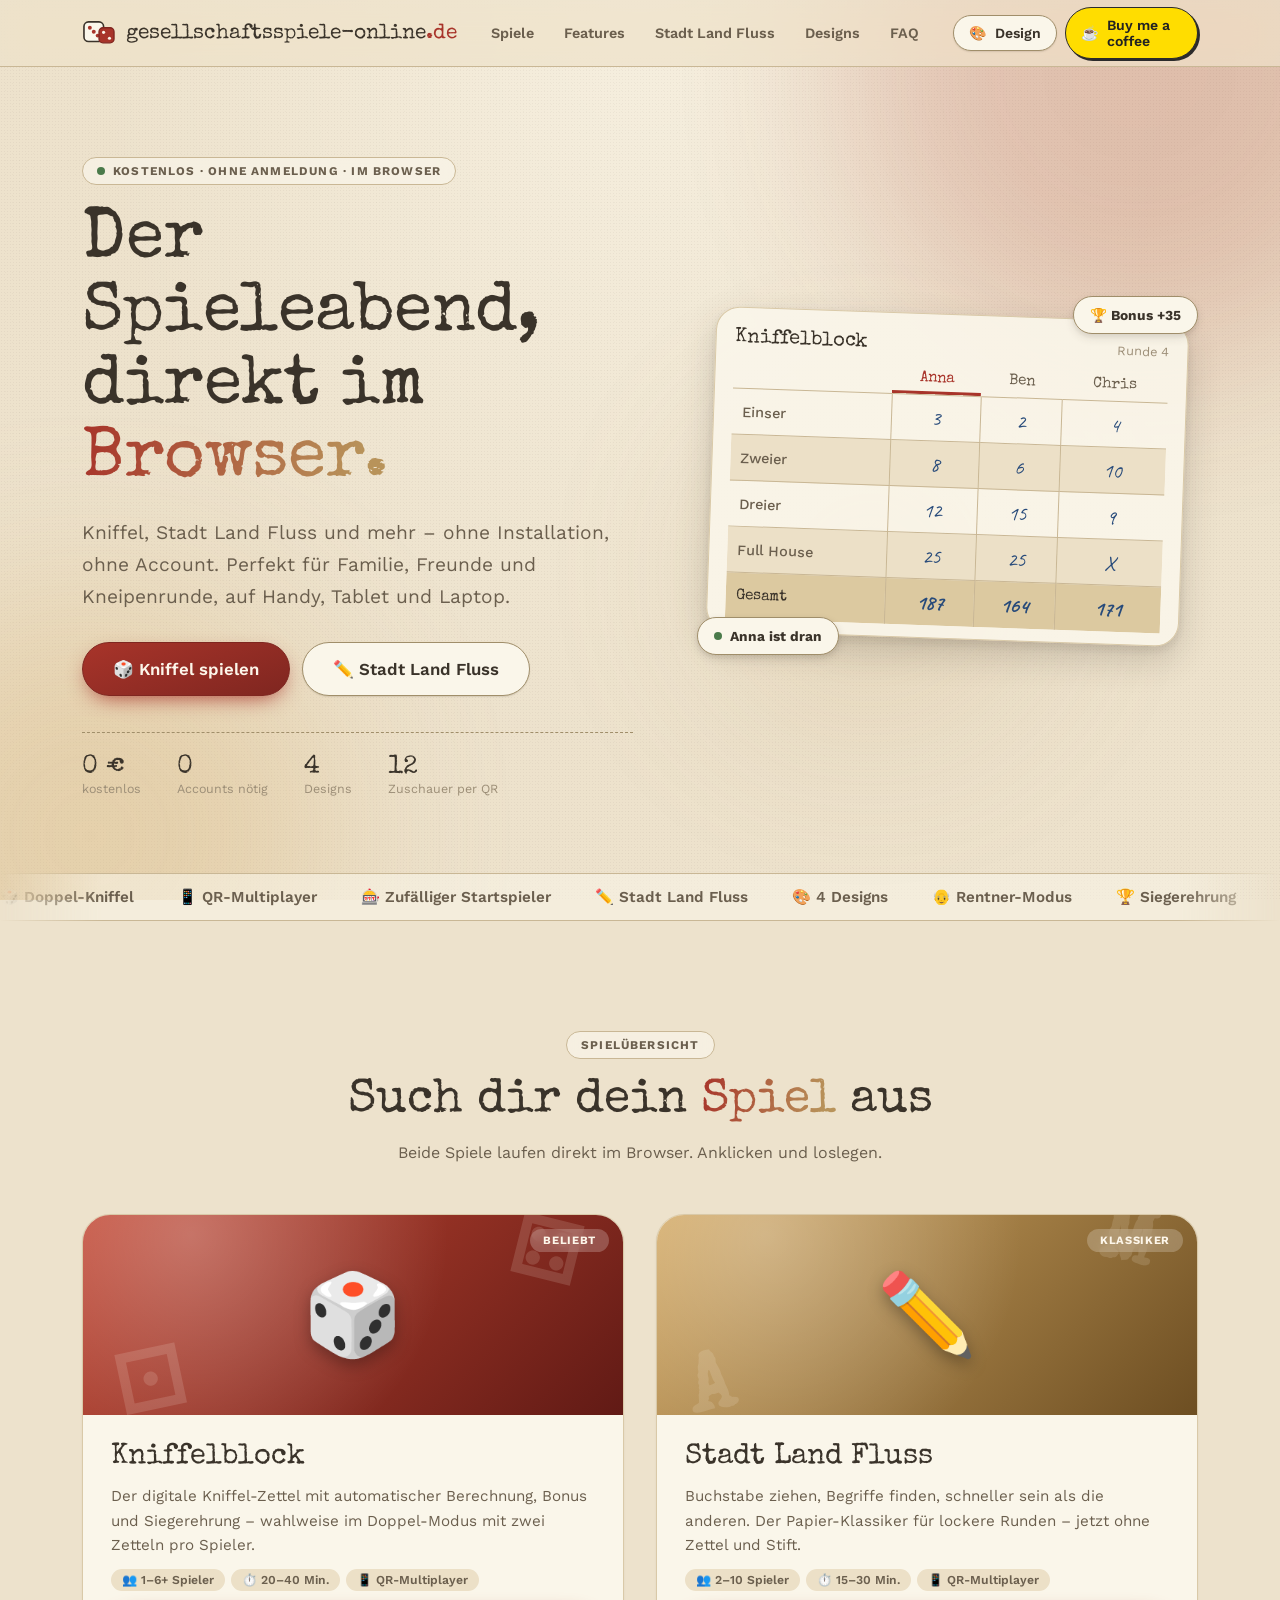
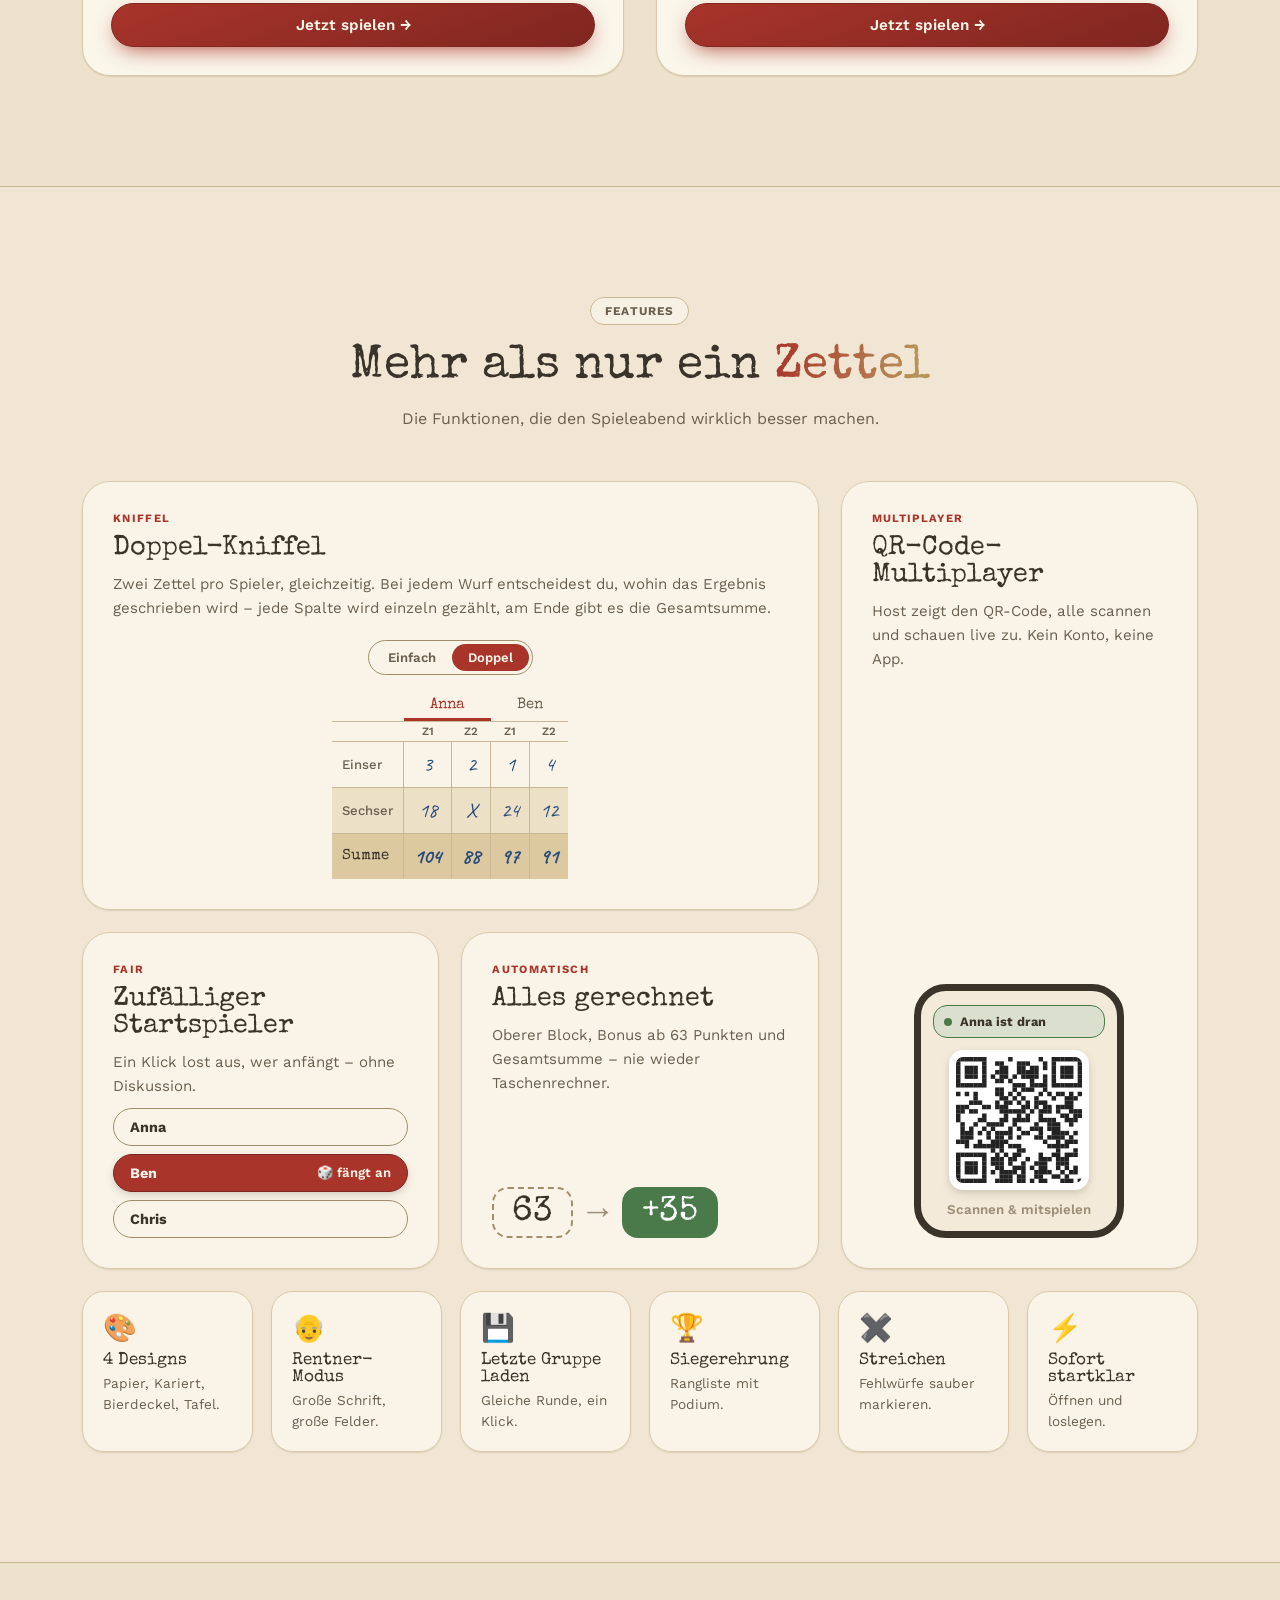
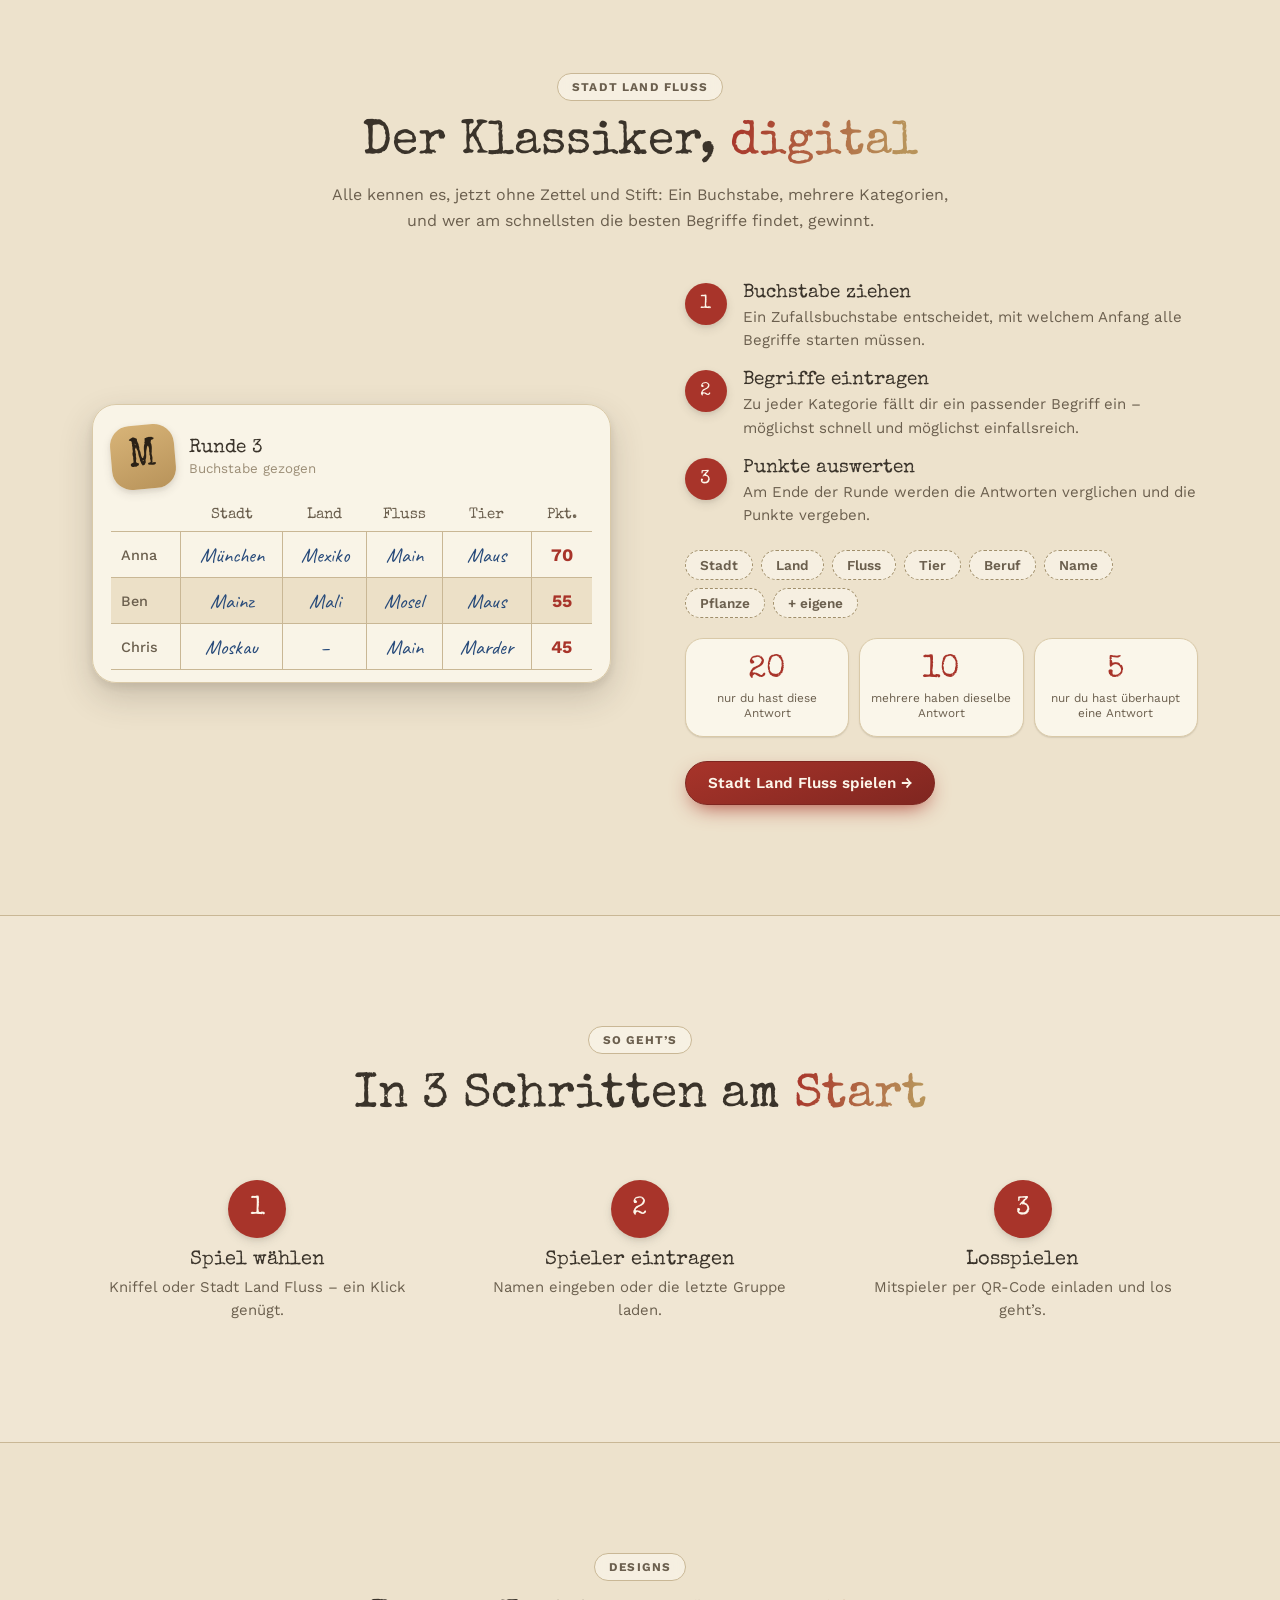
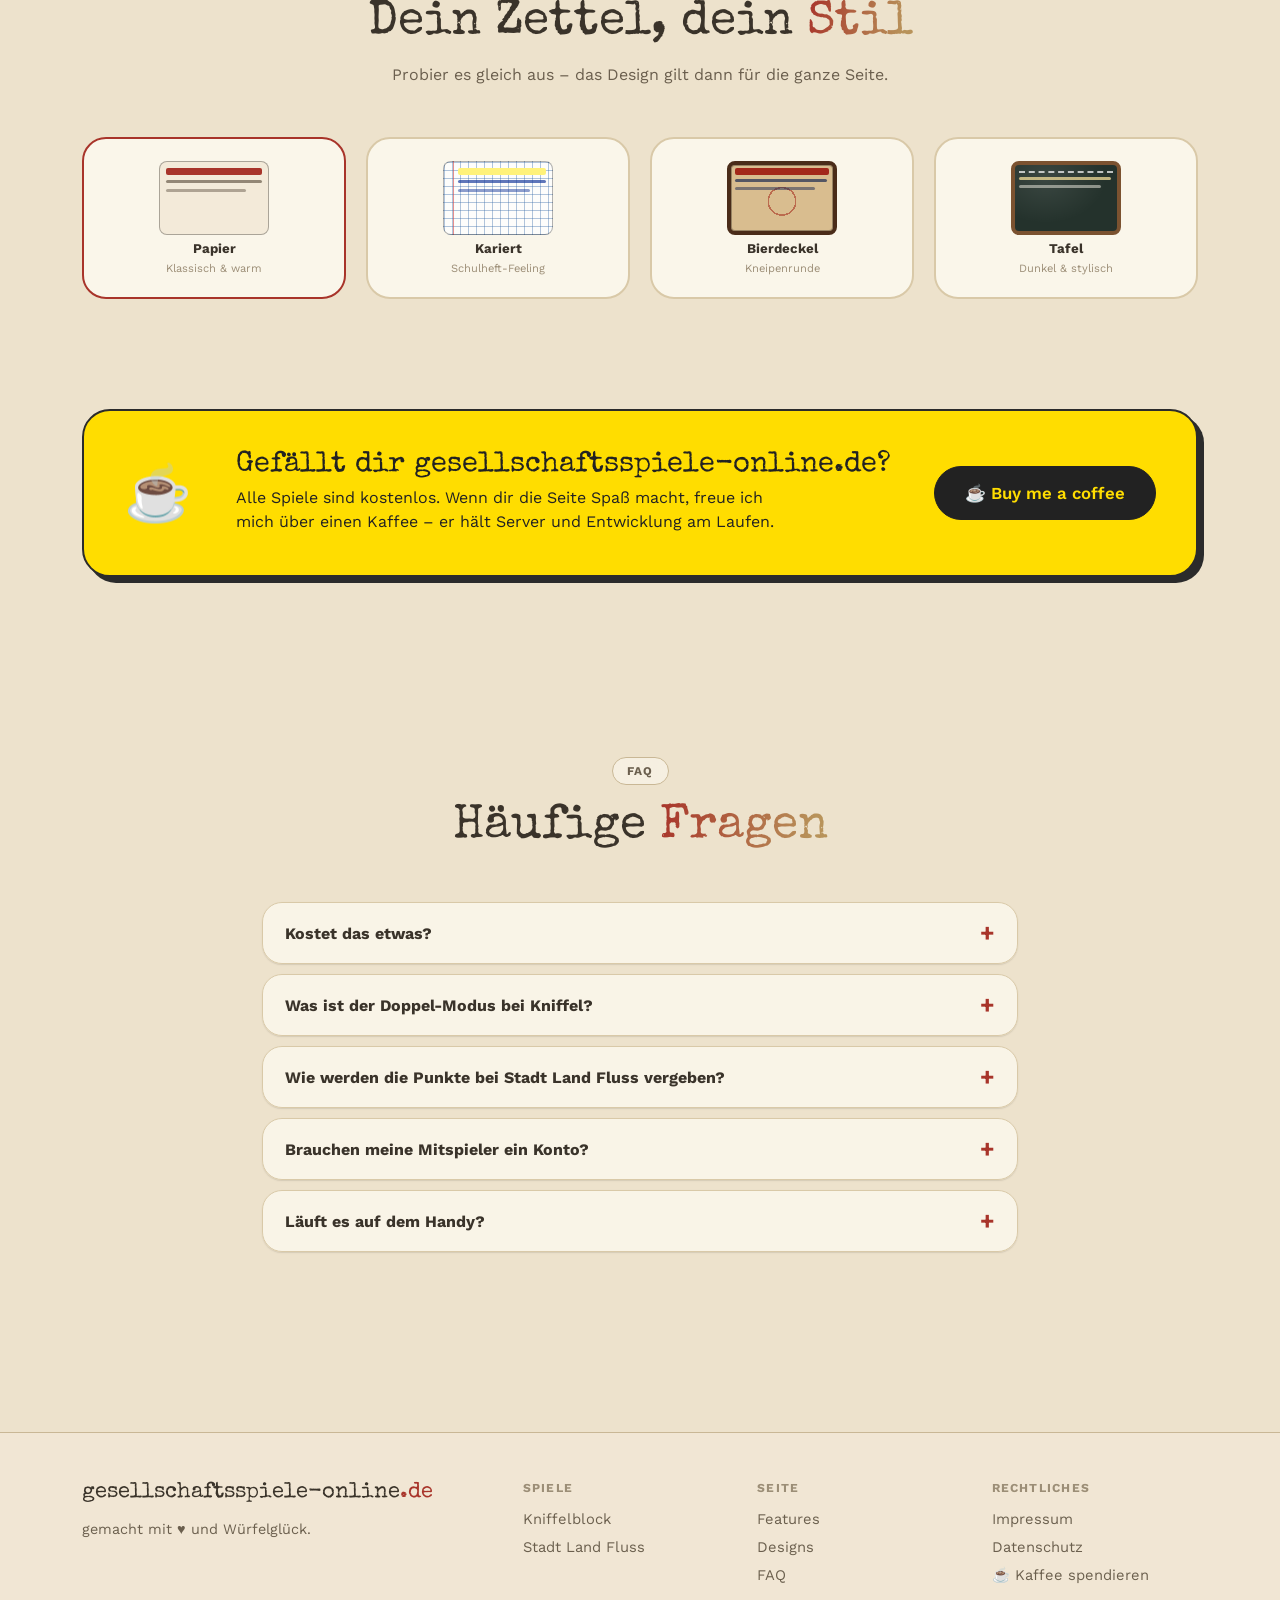
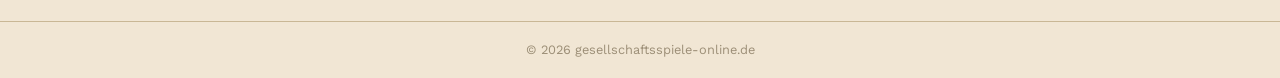
==== commit deec60cb: "add" ====
--- a/index.html
+++ b/index.html
@@ -41,7 +41,7 @@
           <button class="tp" data-theme="chalk"><span class="theme-swatch theme-swatch-chalk"><b></b><i></i><u></u></span>Tafel</button>
         </div>
       </div>
-      <a class="btn coffee sm" href="https://www.buymeacoffee.com/DEINNAME" target="_blank" rel="noopener" aria-label="Buy me a coffee">☕<span class="hide-s"> Buy me a coffee</span></a>
+      <a class="btn coffee sm" href="https://buymeacoffee.com/pauliii" target="_blank" rel="noopener" aria-label="Buy me a coffee">☕<span class="hide-s"> Buy me a coffee</span></a>
       <button class="btn ghost sm burger" id="burger" aria-label="Menü" aria-expanded="false" aria-controls="menu">☰</button>
     </div>
   </div>
@@ -225,7 +225,7 @@
   <div class="coffee-box">
     <span class="cup">☕</span>
     <div><h2>Gefällt dir gesellschaftsspiele-online.de?</h2><p>Alle Spiele sind kostenlos. Wenn dir die Seite Spaß macht, freue ich mich über einen Kaffee – er hält Server und Entwicklung am Laufen.</p></div>
-    <a class="btn coffee lg" href="https://www.buymeacoffee.com/DEINNAME" target="_blank" rel="noopener">☕ Buy me a coffee</a>
+    <a class="btn coffee lg" href="https://buymeacoffee.com/pauliii" target="_blank" rel="noopener">☕ Buy me a coffee</a>
   </div>
 </section>
 
@@ -241,10 +241,10 @@
 
 <footer class="foot">
   <div class="wrap foot-in">
-    <div class="fbrand"><strong class="flogo">gesellschaftsspiele-online<b>.de</b></strong><p>Gesellschaftsspiele für den Browser – gemacht mit ♥ und Würfelglück.</p></div>
+    <div class="fbrand"><strong class="flogo">gesellschaftsspiele-online<b>.de</b></strong><p> gemacht mit ♥ und Würfelglück.</p></div>
     <div><h4>Spiele</h4><a href="/kniffel/">Kniffelblock</a><a href="/stadt-land-fluss/">Stadt Land Fluss</a></div>
     <div><h4>Seite</h4><a href="#features">Features</a><a href="#designs">Designs</a><a href="#faq">FAQ</a></div>
-    <div><h4>Rechtliches</h4><a href="/impressum.html">Impressum</a><a href="/datenschutz.html">Datenschutz</a><a href="https://www.buymeacoffee.com/DEINNAME" target="_blank" rel="noopener">☕ Kaffee spendieren</a></div>
+    <div><h4>Rechtliches</h4><a href="/impressum.html">Impressum</a><a href="/datenschutz.html">Datenschutz</a><a href="https://buymeacoffee.com/pauliii" target="_blank" rel="noopener">☕ Kaffee spendieren</a></div>
   </div>
   <p class="copy">© <span id="year">2026</span> gesellschaftsspiele-online.de</p>
 </footer>
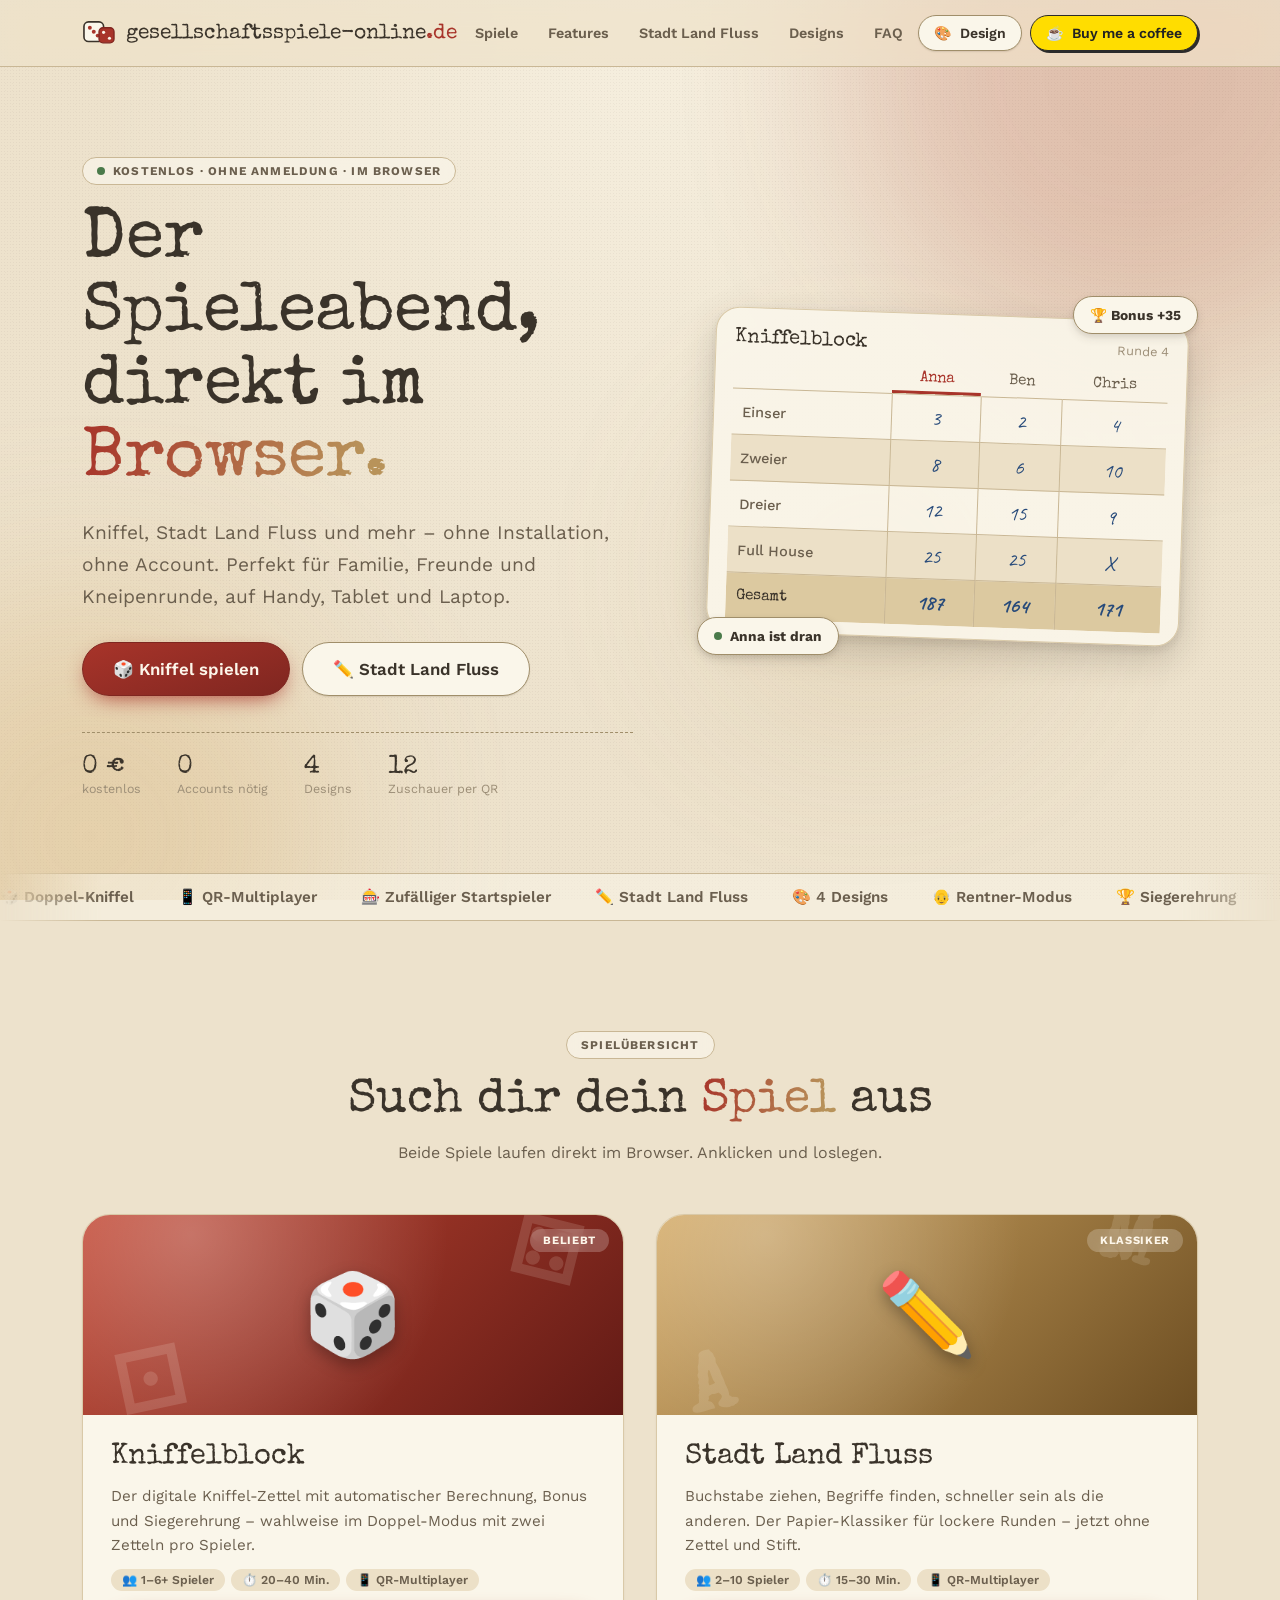
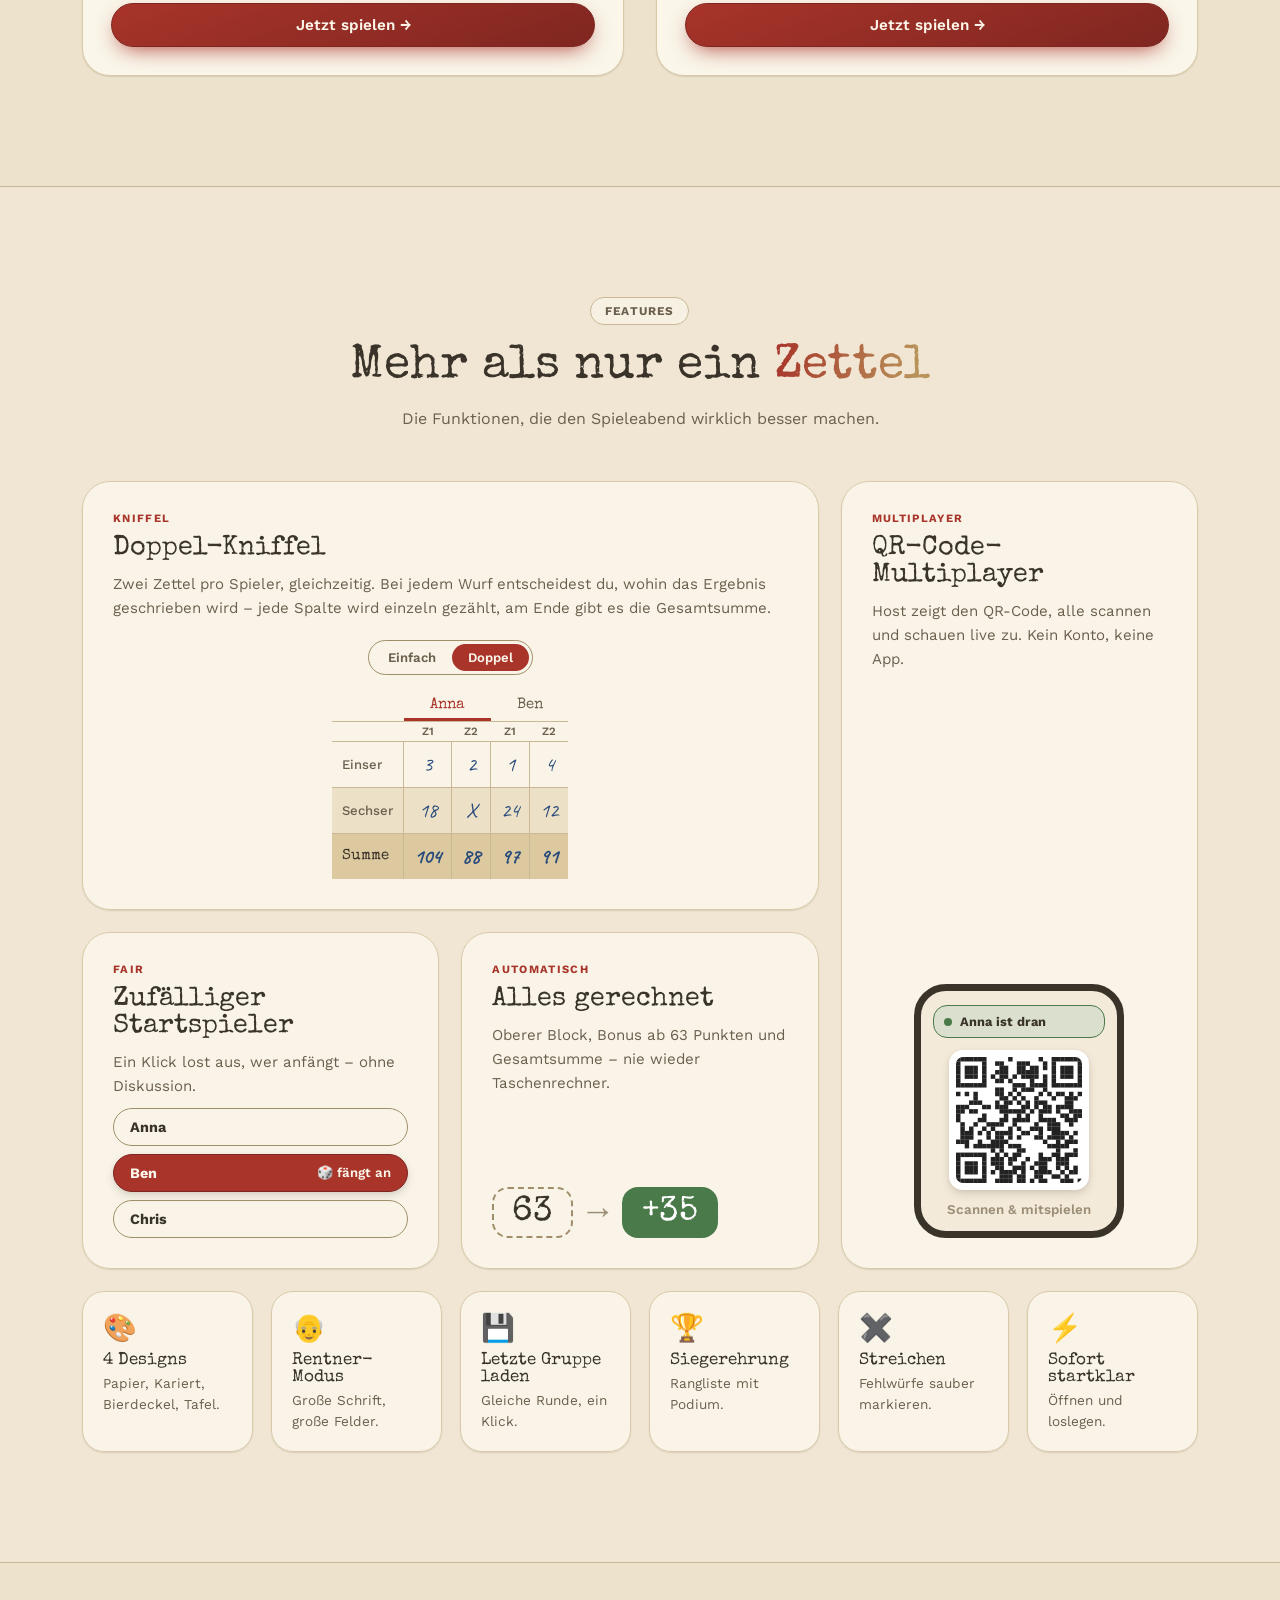
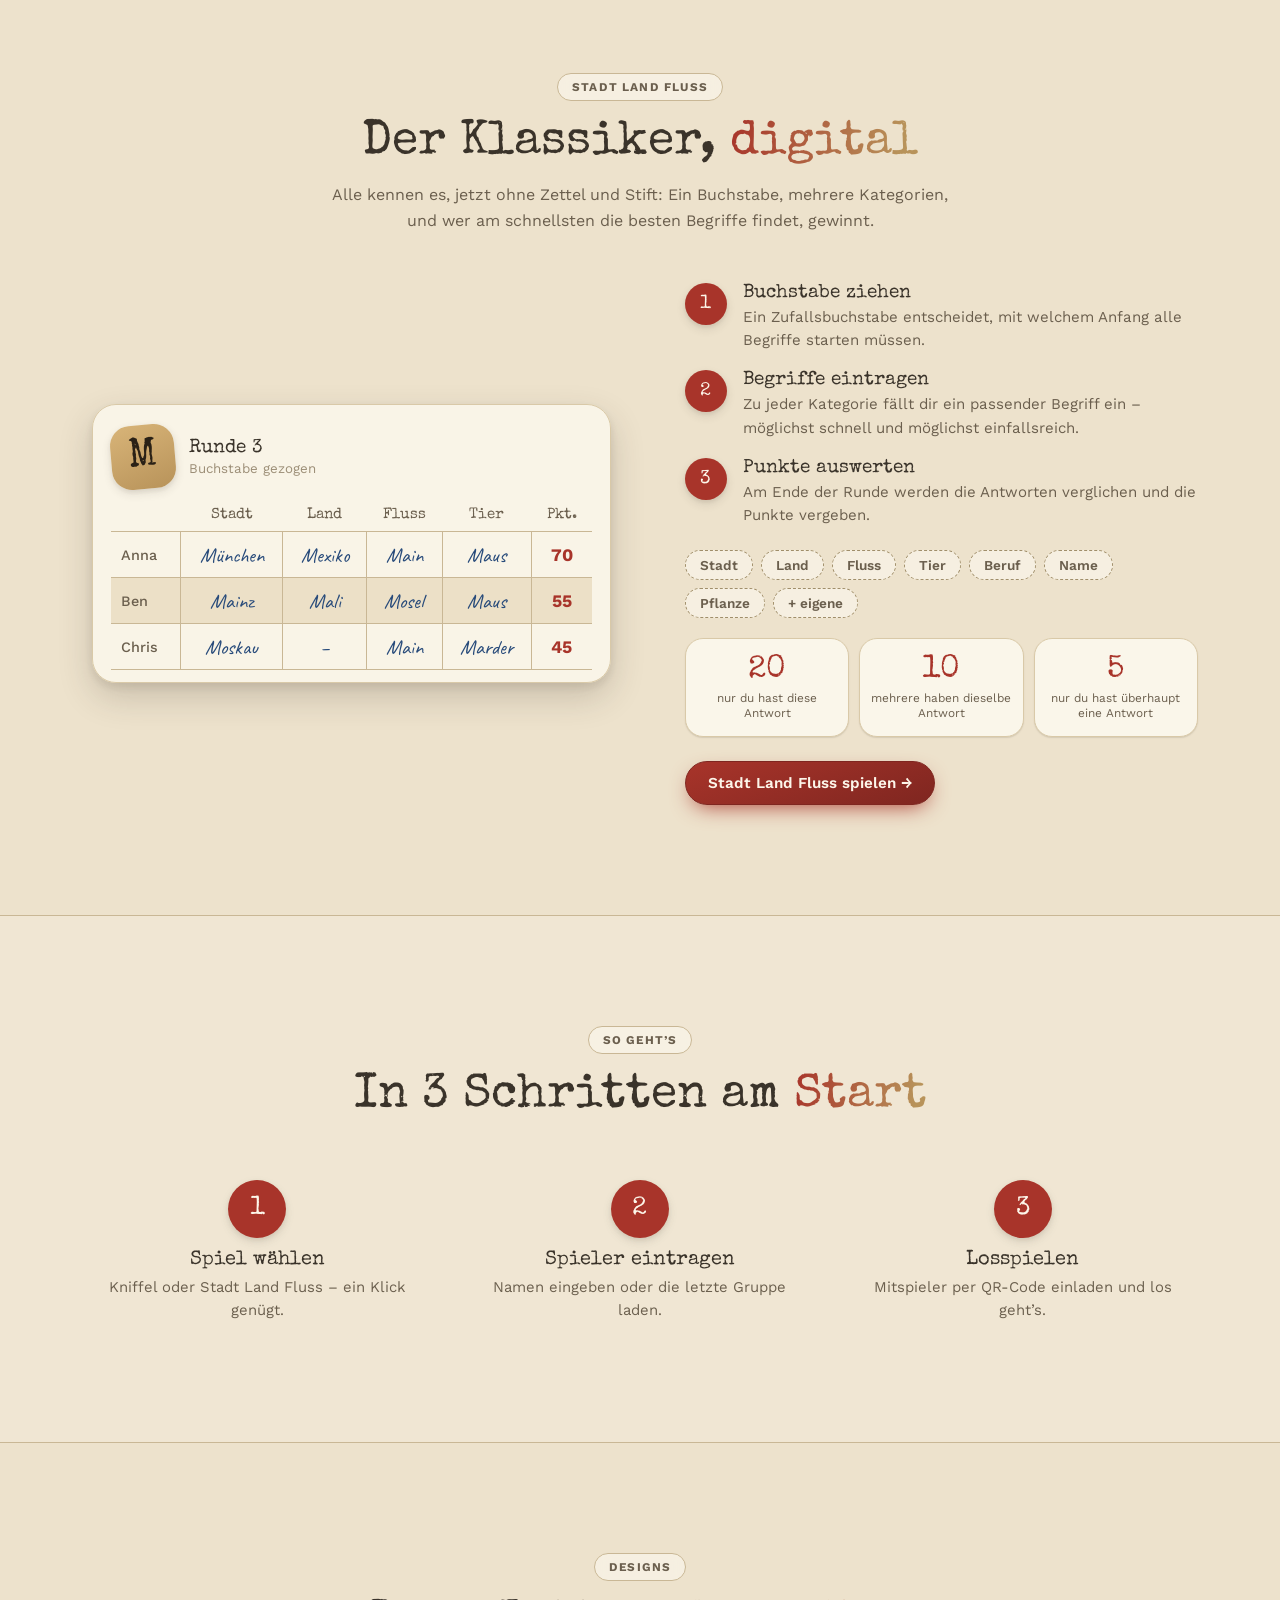
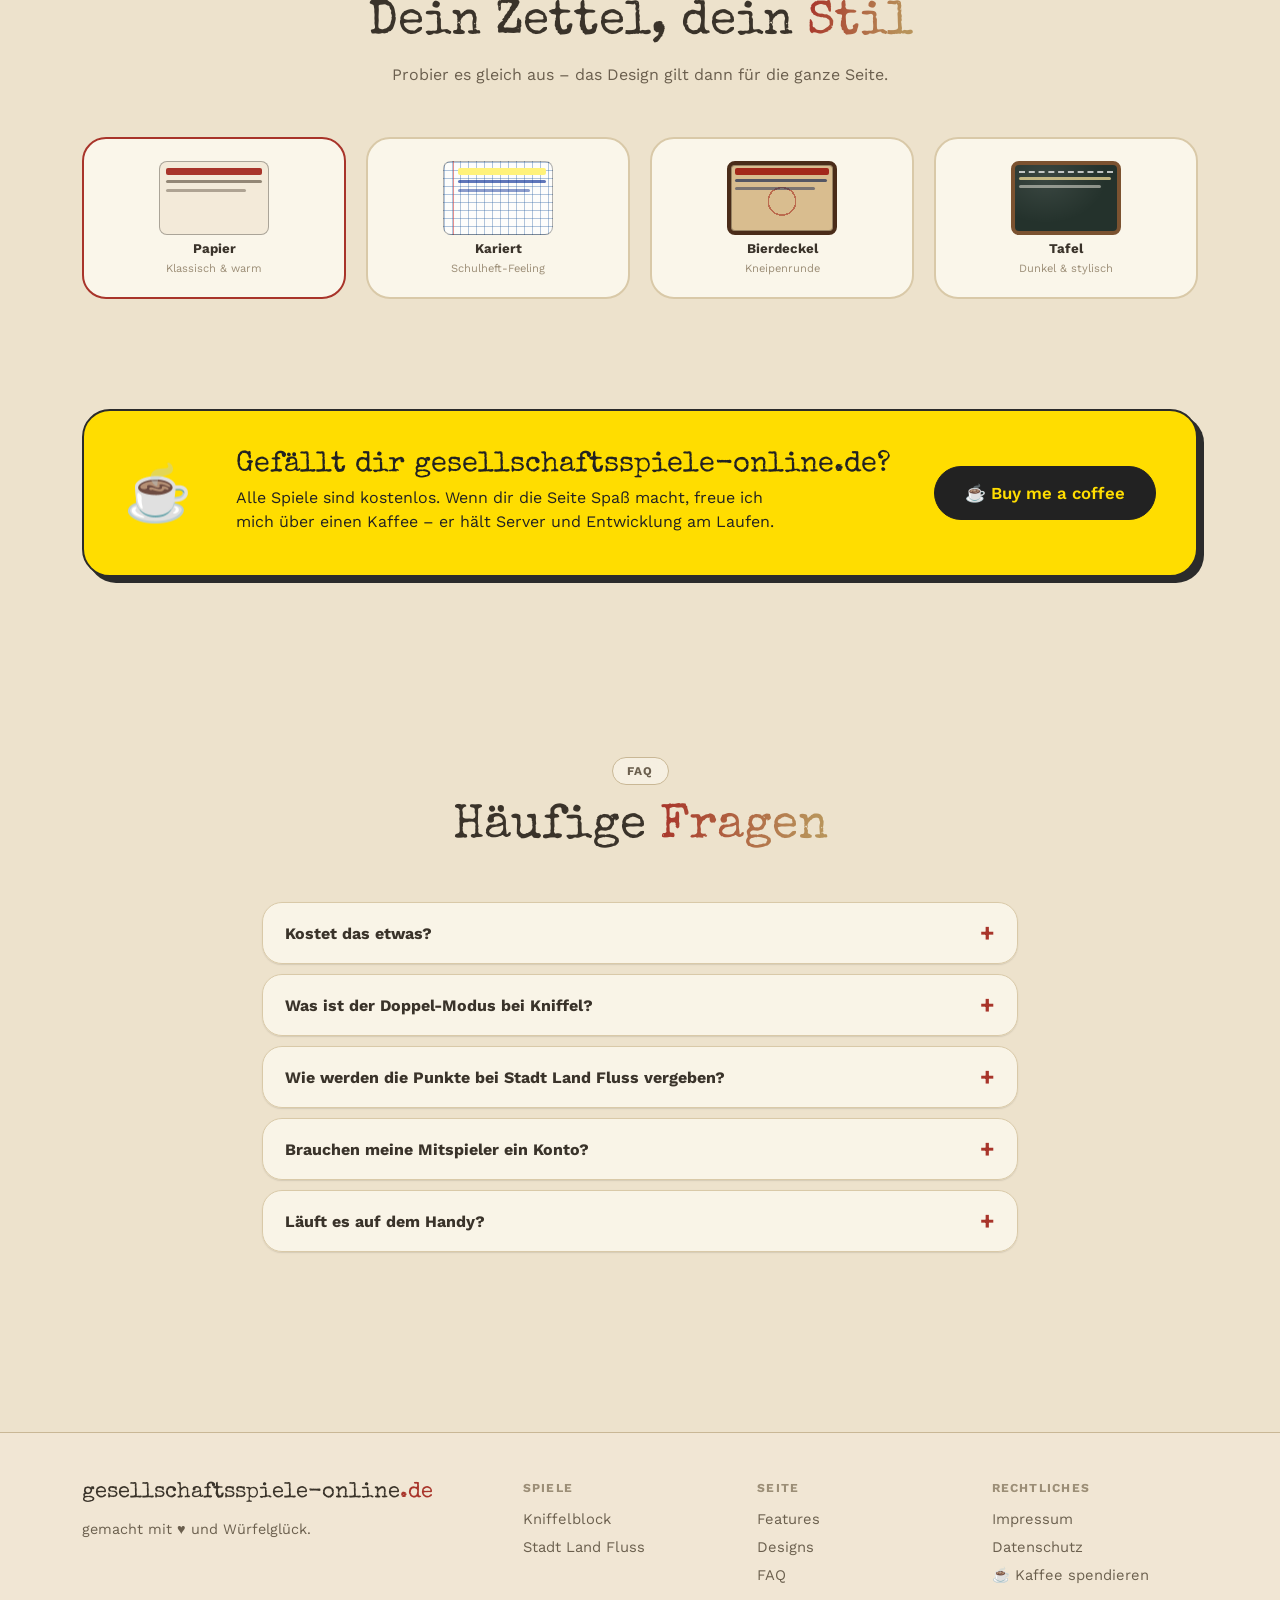
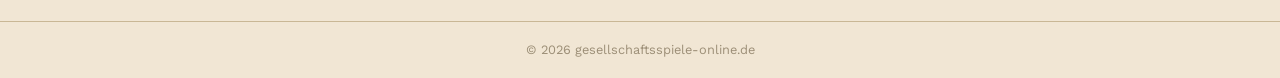
==== commit dfa7e576: "add" ====
--- a/index.html
+++ b/index.html
@@ -16,7 +16,17 @@
 <meta name="apple-mobile-web-app-capable" content="yes">
 <meta name="apple-mobile-web-app-status-bar-style" content="black-translucent">
 <meta name="apple-mobile-web-app-title" content="Kniffel">
+
 <link rel="stylesheet" href="landing.css">
+ <!-- Google tag (gtag.js) -->
+<script async src="https://www.googletagmanager.com/gtag/js?id=G-MMJJ9FNSTD"></script>
+<script>
+  window.dataLayer = window.dataLayer || [];
+  function gtag(){dataLayer.push(arguments);}
+  gtag('js', new Date());
+
+  gtag('config', 'G-MMJJ9FNSTD');
+</script>
 </head>
 <body>
 <div class="paper-backdrop"></div>
@@ -56,7 +66,7 @@
     <p class="lead">Kniffel, Stadt Land Fluss und mehr – ohne Installation, ohne Account. Perfekt für Familie, Freunde und Kneipenrunde, auf Handy, Tablet und Laptop.</p>
     <div class="cta">
       <a class="btn primary lg" href="/kniffel/">🎲 Kniffel spielen</a>
-      <a class="btn ghost lg" href="/stadt-land-fluss/">✏️ Stadt Land Fluss</a>
+      <a class="btn ghost lg" href="/stadtlandfluss/">✏️ Stadt Land Fluss</a>
     </div>
     <ul class="trust">
       <li><strong>0 €</strong>kostenlos</li>
@@ -111,7 +121,7 @@
         <h3>Stadt Land Fluss</h3>
         <p>Buchstabe ziehen, Begriffe finden, schneller sein als die anderen. Der Papier-Klassiker für lockere Runden – jetzt ohne Zettel und Stift.</p>
         <ul class="meta"><li>👥 2–10 Spieler</li><li>⏱️ 15–30 Min.</li><li>📱 QR-Multiplayer</li></ul>
-        <a class="btn primary" href="stadt-land-fluss/">Jetzt spielen →</a>
+        <a class="btn primary" href="stadtlandfluss/">Jetzt spielen →</a>
       </div>
     </article>
   </div>
@@ -195,7 +205,7 @@
         <div><b>10</b><small>mehrere haben dieselbe Antwort</small></div>
         <div><b>5</b><small>nur du hast überhaupt eine Antwort</small></div>
       </div>
-      <a class="btn primary" href="stadt-land-fluss/">Stadt Land Fluss spielen →</a>
+      <a class="btn primary" href="stadtlandfluss/">Stadt Land Fluss spielen →</a>
     </div>
   </div>
 </section>
@@ -242,7 +252,7 @@
 <footer class="foot">
   <div class="wrap foot-in">
     <div class="fbrand"><strong class="flogo">gesellschaftsspiele-online<b>.de</b></strong><p> gemacht mit ♥ und Würfelglück.</p></div>
-    <div><h4>Spiele</h4><a href="/kniffel/">Kniffelblock</a><a href="/stadt-land-fluss/">Stadt Land Fluss</a></div>
+    <div><h4>Spiele</h4><a href="/kniffel/">Kniffelblock</a><a href="/stadtlandfluss/">Stadt Land Fluss</a></div>
     <div><h4>Seite</h4><a href="#features">Features</a><a href="#designs">Designs</a><a href="#faq">FAQ</a></div>
     <div><h4>Rechtliches</h4><a href="/impressum.html">Impressum</a><a href="/datenschutz.html">Datenschutz</a><a href="https://buymeacoffee.com/pauliii" target="_blank" rel="noopener">☕ Kaffee spendieren</a></div>
   </div>
@@ -250,4 +260,4 @@
 </footer>
 <script src="landing.js"></script>
 </body>
-</html>
+</html>
--- a/style.css
+++ b/style.css
@@ -2419,4 +2419,260 @@
 body.viewer-mode .btn-remove-player,
 body.viewer-mode .strike-toggle-btn,
 body.viewer-mode .quick-fill-btn { display: none !important; }
-body.viewer-mode .scorepad-table { pointer-events: none; }+body.viewer-mode .scorepad-table { pointer-events: none; }
+
+/* Landing Page – baut auf den Tokens & Themes aus style.css auf */
+html{scroll-padding-top:80px;overscroll-behavior-x:none;-webkit-text-size-adjust:100%}
+body{overflow-x:hidden}
+@supports (overflow:clip){body{overflow-x:clip}}
+img,svg,video{max-width:100%}
+/* lange Wörter (z.B. gesellschaftsspiele-online.de) dürfen umbrechen statt die Seite zu verbreitern */
+h1,h2,h3,h4,p,li,summary,.btn{overflow-wrap:anywhere}
+/* Grid-/Flex-Kinder dürfen schrumpfen, sonst weiten Tabellen & Co. die Spalte auf */
+.hero>*,.slf>*,.games>*,.steps>*,.themes>*,.foot-in>*,.mini>*,.coffee-box>*,.nav-in>*{min-width:0}
+.wrap{max-width:1180px;margin:0 auto;padding:0 max(clamp(16px,4vw,32px),env(safe-area-inset-left))}
+.narrow{max-width:820px}
+.hide-s{display:inline}
+h1,h2,h3,h4{font-family:var(--font-display);font-weight:400}
+.grad{background:linear-gradient(100deg,var(--scorepad-red),var(--brass) 90%);-webkit-background-clip:text;background-clip:text;color:transparent;-webkit-text-fill-color:transparent}
+.eyebrow{display:inline-flex;align-items:center;gap:8px;font-size:.74rem;font-weight:700;letter-spacing:.1em;text-transform:uppercase;color:var(--ink-soft);background:color-mix(in srgb,var(--white-paper) 70%,transparent);border:1px solid var(--line-rule);padding:6px 14px;border-radius:999px;backdrop-filter:blur(8px)}
+.dot{width:8px;height:8px;border-radius:50%;background:var(--success);box-shadow:0 0 0 0 color-mix(in srgb,var(--success) 60%,transparent);animation:pulse 2s infinite;display:inline-block;flex:none}
+@keyframes pulse{70%{box-shadow:0 0 0 8px transparent}100%{box-shadow:0 0 0 0 transparent}}
+
+/* Hintergrund-Orbs */
+.orbs{position:fixed;inset:0;z-index:-1;overflow:hidden;pointer-events:none}
+.orbs i{position:absolute;border-radius:50%;filter:blur(90px);opacity:.38}
+.orbs i:nth-child(1){width:46vmax;height:46vmax;background:var(--scorepad-red);top:-18vmax;right:-12vmax;opacity:.2}
+.orbs i:nth-child(2){width:38vmax;height:38vmax;background:var(--brass-light);bottom:-14vmax;left:-12vmax}
+.orbs i:nth-child(3){width:26vmax;height:26vmax;background:var(--brass);top:45%;left:55%;opacity:.14}
+
+/* Buttons */
+.btn{display:inline-flex;align-items:center;justify-content:center;gap:8px;padding:12px 22px;border-radius:999px;border:1.5px solid var(--line-rule-strong);background:var(--white-paper);color:var(--ink-dark);font:600 .95rem var(--font-ui);text-decoration:none;cursor:pointer;box-shadow:var(--shadow-sm);transition:transform .2s,box-shadow .2s,filter .2s;-webkit-tap-highlight-color:transparent}
+.btn:hover{transform:translateY(-2px);box-shadow:var(--shadow-md)}
+.btn:active{transform:translateY(0)}
+.btn.sm{padding:9px 15px;font-size:.88rem}
+.btn.lg{padding:16px 30px;font-size:1.05rem}
+.btn.primary{background:linear-gradient(160deg,var(--scorepad-red),var(--scorepad-red-dark));border-color:var(--scorepad-red-dark);color:#fdf6ea;box-shadow:0 8px 22px -8px var(--scorepad-red)}
+.btn.primary:hover{filter:brightness(1.08)}
+.btn.coffee{background:#ffdd00;border-color:#2b2b2b;color:#222;box-shadow:2px 2px 0 #2b2b2b}
+.btn.coffee:hover{box-shadow:4px 4px 0 #2b2b2b}
+.burger{display:none}
+
+/* Nav */
+.nav{position:sticky;top:0;z-index:60;background:color-mix(in srgb,var(--paper-base-2) 72%,transparent);backdrop-filter:saturate(1.4) blur(16px);-webkit-backdrop-filter:saturate(1.4) blur(16px);border-bottom:1px solid var(--line-rule);padding-top:env(safe-area-inset-top)}
+.nav-in{display:flex;align-items:center;gap:20px;height:66px}
+.nav-actions{flex:none}
+.logo{display:flex;align-items:center;gap:10px;text-decoration:none;color:var(--ink-dark);font:1.3rem var(--font-display);white-space:nowrap;min-width:0}
+.logo svg{flex:none}
+.logo b,.flogo b{color:var(--scorepad-red);font-weight:400}
+.links{display:flex;gap:2px;margin-left:auto}
+.links a{padding:8px 14px;border-radius:999px;text-decoration:none;color:var(--ink-soft);font-weight:600;font-size:.9rem;transition:background .15s,color .15s;white-space:nowrap}
+.links a:hover{background:color-mix(in srgb,var(--scorepad-red) 10%,transparent);color:var(--ink-dark)}
+.nav-actions{display:flex;gap:8px;align-items:center}
+.theme-wrap{position:relative}
+.pop{position:absolute;right:0;top:calc(100% + 10px);display:grid;grid-template-columns:repeat(4,1fr);gap:6px;padding:10px;width:min(340px,calc(100vw - 32px));max-width:calc(100vw - 32px);background:var(--white-paper);border:1px solid var(--line-rule-strong);border-radius:20px;box-shadow:var(--shadow-lg)}
+.pop[hidden]{display:none}
+.tp{display:flex;flex-direction:column;align-items:center;gap:5px;padding:6px 2px;border:2px solid transparent;border-radius:12px;background:none;color:var(--ink-soft);font:600 .72rem var(--font-ui);cursor:pointer;min-width:0}
+.tp:hover{background:rgba(127,127,127,.1)}
+.tp.is-active,.tcard.is-active{border-color:var(--scorepad-red);color:var(--ink-dark)}
+
+/* Hero */
+.hero{display:grid;grid-template-columns:1.1fr 1fr;gap:clamp(28px,5vw,72px);align-items:center;padding-top:clamp(36px,7vw,92px);padding-bottom:clamp(40px,6vw,80px)}
+.hero h1{font-size:clamp(2.3rem,6vw,4.4rem);line-height:1.04;margin:20px 0;letter-spacing:-.5px}
+.lead{font-size:clamp(1rem,1.6vw,1.2rem);line-height:1.65;color:var(--ink-soft);max-width:540px;margin:0 0 30px}
+.cta{display:flex;gap:12px;flex-wrap:wrap}
+.trust{list-style:none;display:grid;grid-template-columns:repeat(4,auto);justify-content:start;gap:clamp(14px,3vw,36px);margin:36px 0 0;padding:22px 0 0;border-top:1px dashed var(--line-rule-strong)}
+.trust li{font-size:.78rem;color:var(--ink-faint);display:flex;flex-direction:column}
+.trust strong{font:1.6rem var(--font-display);color:var(--ink-dark)}
+.hero-visual{position:relative;padding:14px}
+.sheet{background:color-mix(in srgb,var(--white-paper) 92%,transparent);border:1px solid var(--paper-shadow);border-radius:24px;box-shadow:var(--shadow-lg);padding:20px 18px 12px}
+.sheet.tilt{transform:rotate(2deg);transition:transform .4s}
+.hero-visual:hover .tilt{transform:rotate(0)}
+.sheet-head{display:flex;justify-content:space-between;align-items:baseline;font:1.25rem var(--font-display);margin-bottom:8px}
+.sheet-head em{font:.8rem var(--font-ui);color:var(--ink-faint)}
+.mk-wrap{overflow-x:auto;-webkit-overflow-scrolling:touch}
+.mk{width:100%;border-collapse:collapse;font-size:.9rem}
+.mk th,.mk td{padding:8px 10px;border-bottom:1px solid var(--line-rule);text-align:center;white-space:nowrap}
+.mk th:first-child,.mk td:first-child{text-align:left;color:var(--ink-soft);font-weight:500}
+.mk th{font:.95rem var(--font-display);color:var(--ink-soft)}
+.mk th.on{color:var(--scorepad-red);box-shadow:inset 0 -3px 0 var(--scorepad-red)}
+.mk td:not(:first-child){font:1.3rem var(--font-hand);color:var(--pen,#274a7a)}
+.mk tr.sub th{font:600 .7rem var(--font-ui);padding:3px}
+.mk tr.sum td{background:var(--grand-tint);font-weight:700;border-bottom:none}
+.mk tr.sum td:first-child{font:.95rem var(--font-display);color:var(--ink-dark)}
+.float{position:absolute;display:flex;align-items:center;gap:8px;padding:10px 16px;border-radius:999px;background:var(--white-paper);border:1.5px solid var(--line-rule-strong);box-shadow:var(--shadow-md);font-weight:700;font-size:.86rem;animation:bob 5s ease-in-out infinite}
+.f1{top:-4px;right:0;max-width:calc(100% - 8px)}.f2{bottom:-2px;left:0;animation-delay:-2.5s}
+@keyframes bob{50%{transform:translateY(-7px)}}
+
+/* Ticker */
+.ticker{overflow:hidden;border-block:1px solid var(--line-rule);background:color-mix(in srgb,var(--white-paper) 55%,transparent);padding:14px 0;-webkit-mask:linear-gradient(90deg,transparent,#000 8%,#000 92%,transparent);mask:linear-gradient(90deg,transparent,#000 8%,#000 92%,transparent)}
+.ticker-in{display:flex;gap:44px;width:max-content;animation:tick 38s linear infinite}
+.ticker span{font:600 .95rem var(--font-ui);color:var(--ink-soft);white-space:nowrap}
+@keyframes tick{to{transform:translateX(-50%)}}
+
+/* Sections */
+.sec{padding-top:clamp(56px,9vw,110px);padding-bottom:clamp(56px,9vw,110px)}
+.sec-s{padding-bottom:clamp(36px,6vw,70px)}
+.sec.alt{background:color-mix(in srgb,var(--paper-base) 55%,transparent);border-block:1px solid var(--line-rule)}
+.sec-head{text-align:center;margin:0 auto clamp(28px,5vw,48px);max-width:640px}
+.sec-head h2{font-size:clamp(1.9rem,4.4vw,3rem);margin:16px 0 12px;line-height:1.1}
+.sec-head p{margin:0;color:var(--ink-soft);line-height:1.65}
+
+/* Games */
+.games{display:grid;grid-template-columns:repeat(2,1fr);gap:clamp(18px,3vw,32px)}
+.game{display:flex;flex-direction:column;background:var(--white-paper);border:1px solid var(--paper-shadow);border-radius:28px;box-shadow:var(--shadow-sm);overflow:hidden;transition:transform .25s,box-shadow .25s}
+.game:hover{transform:translateY(-8px);box-shadow:var(--shadow-lg)}
+.gtop{position:relative;height:clamp(150px,22vw,200px);display:flex;align-items:center;justify-content:center;color:#fdf6ea;overflow:hidden}
+.gtop::after{content:'';position:absolute;inset:0;background:radial-gradient(circle at 20% 10%,rgba(255,255,255,.28),transparent 55%)}
+.g-red{background:linear-gradient(135deg,#c24632,#611a15)}
+.g-brass{background:linear-gradient(135deg,#d3a964,#6d4e22)}
+.gicon{font-size:clamp(3.4rem,8vw,5rem);filter:drop-shadow(0 6px 8px rgba(0,0,0,.3));z-index:1;transition:transform .3s}
+.game:hover .gicon{transform:scale(1.12) rotate(-6deg)}
+.gdeco{position:absolute;font:700 5rem var(--font-display);opacity:.14}
+.d1{left:6%;bottom:-18px;transform:rotate(-12deg)}.d2{right:8%;top:-10px;transform:rotate(14deg)}
+.tag{position:absolute;top:14px;right:14px;z-index:2;padding:5px 13px;border-radius:999px;background:rgba(255,255,255,.22);backdrop-filter:blur(6px);font-size:.7rem;font-weight:700;letter-spacing:.06em;text-transform:uppercase}
+.gbody{display:flex;flex-direction:column;gap:12px;padding:clamp(18px,3vw,28px);flex:1}
+.gbody h3{font-size:clamp(1.4rem,2.6vw,1.8rem)}
+.gbody p{margin:0;font-size:.95rem;line-height:1.6;color:var(--ink-soft)}
+.meta{list-style:none;padding:0;margin:0;display:flex;flex-wrap:wrap;gap:6px}
+.meta li{font-size:.76rem;font-weight:600;padding:4px 11px;border-radius:999px;background:var(--row-tint);color:var(--ink-soft)}
+.gbody .btn{margin-top:auto;align-self:stretch}
+
+/* Bento */
+.bento{display:grid;grid-template-columns:repeat(6,1fr);gap:clamp(14px,2vw,22px);margin-bottom:clamp(14px,2vw,22px)}
+.tile{grid-column:span 2;display:flex;flex-direction:column;gap:10px;padding:clamp(20px,3vw,30px);background:color-mix(in srgb,var(--white-paper) 92%,transparent);border:1px solid var(--paper-shadow);border-radius:28px;box-shadow:var(--shadow-sm);transition:transform .25s,box-shadow .25s;min-width:0}
+.tile:hover{transform:translateY(-4px);box-shadow:var(--shadow-md)}
+.t-wide{grid-column:span 4}
+.t-tall{grid-row:span 2}
+.kicker{font-size:.7rem;font-weight:700;letter-spacing:.12em;text-transform:uppercase;color:var(--scorepad-red)}
+.tile h3{font-size:clamp(1.3rem,2.4vw,1.7rem)}
+.tile p{margin:0;color:var(--ink-soft);line-height:1.6;font-size:.94rem}
+.tvis{margin-top:auto;padding-top:10px;display:flex;flex-direction:column;align-items:center;gap:14px;min-width:0;width:100%}
+.seg{display:inline-flex;padding:3px;border:1.5px solid var(--line-rule-strong);border-radius:999px}
+.seg span{padding:6px 16px;border-radius:999px;font-weight:600;font-size:.82rem;color:var(--ink-soft)}
+.seg .on{background:var(--scorepad-red);color:#fdf6ea}
+.dbl{font-size:.82rem}
+.phone{width:min(210px,100%);padding:14px 12px;text-align:center;border:7px solid var(--ink-dark);border-radius:32px;background:var(--paper-base);display:flex;flex-direction:column;gap:12px;align-items:center}
+.vbar{display:flex;align-items:center;gap:8px;width:100%;padding:8px 10px;border:1.5px solid var(--success);border-radius:14px;background:color-mix(in srgb,var(--success) 18%,var(--white-paper));font-weight:700;font-size:.8rem}
+.qr{width:140px;max-width:100%;aspect-ratio:1;padding:7px;background:#fff;border-radius:14px;box-shadow:var(--shadow-md)}
+.phone small{color:var(--ink-faint);font-weight:600}
+.order{list-style:none;margin:auto 0 0;padding:0;display:grid;gap:8px}
+.order li{padding:10px 16px;border:1.5px solid var(--line-rule-strong);border-radius:999px;font-weight:700;display:flex;justify-content:space-between;font-size:.9rem}
+.order .win{background:var(--scorepad-red);color:#fdf6ea;border-color:var(--scorepad-red-dark);box-shadow:var(--shadow-md)}
+.order em{font-style:normal;font-weight:600;font-size:.82rem}
+.bonus{margin:auto 0 0;display:flex;align-items:center;gap:14px;font:2.2rem var(--font-display)}
+.bonus b{padding:6px 18px;border-radius:16px;border:2px dashed var(--line-rule-strong);font-weight:400}
+.bonus .ok{background:var(--success);border:2px solid var(--success);color:#fff}
+.bonus span{color:var(--ink-faint)}
+.mini{display:grid;grid-template-columns:repeat(auto-fit,minmax(170px,1fr));gap:clamp(12px,2vw,18px)}
+.mcard{padding:20px;background:color-mix(in srgb,var(--white-paper) 92%,transparent);border:1px solid var(--paper-shadow);border-radius:22px;box-shadow:var(--shadow-sm);transition:transform .2s}
+.mcard:hover{transform:translateY(-3px)}
+.mcard span{font-size:1.7rem}
+.mcard h4{font-size:1.05rem;margin:8px 0 4px}
+.mcard p{margin:0;font-size:.85rem;color:var(--ink-soft);line-height:1.5}
+
+/* Stadt Land Fluss */
+.slf{display:grid;grid-template-columns:1.05fr 1fr;gap:clamp(24px,5vw,70px);align-items:center}
+.slf-vis{padding:10px}
+.slf-top{display:flex;align-items:center;gap:14px;margin-bottom:10px}
+.letter{width:64px;height:64px;border-radius:20px;display:flex;align-items:center;justify-content:center;font:2.6rem var(--font-display);background:linear-gradient(160deg,var(--brass-light),var(--brass));color:#2a2116;box-shadow:var(--shadow-md);transform:rotate(-5deg)}
+.slf-top strong{display:block;font:1.2rem var(--font-display)}
+.slf-top small{color:var(--ink-faint)}
+.slf-t td.pt{font:700 1.1rem var(--font-ui);color:var(--scorepad-red)}
+.flow{list-style:none;margin:0 0 22px;padding:0;display:grid;gap:18px}
+.flow li{display:flex;gap:16px;align-items:flex-start}
+.flow b{flex:none;width:42px;height:42px;border-radius:50%;display:flex;align-items:center;justify-content:center;background:var(--scorepad-red);color:#fdf6ea;font:1.2rem var(--font-display);box-shadow:var(--shadow-md)}
+.flow h3{font-size:1.2rem;margin-bottom:3px}
+.flow p{margin:0;color:var(--ink-soft);line-height:1.55;font-size:.94rem}
+.cats{display:flex;flex-wrap:wrap;gap:8px;margin-bottom:20px}
+.cats span{padding:6px 14px;border-radius:999px;border:1.5px dashed var(--line-rule-strong);font:600 .85rem var(--font-ui);color:var(--ink-soft);background:color-mix(in srgb,var(--white-paper) 70%,transparent)}
+.points{display:grid;grid-template-columns:repeat(3,1fr);gap:10px;margin-bottom:24px}
+.points div{padding:14px 10px;text-align:center;background:var(--white-paper);border:1px solid var(--paper-shadow);border-radius:18px;box-shadow:var(--shadow-sm)}
+.points b{display:block;font:2rem var(--font-display);color:var(--scorepad-red);line-height:1.1}
+.points small{font-size:.74rem;color:var(--ink-soft);line-height:1.3;display:block;margin-top:3px}
+
+/* Steps, Themes */
+.steps{list-style:none;margin:0;padding:0;display:grid;grid-template-columns:repeat(3,1fr);gap:clamp(16px,3vw,32px);position:relative}
+.steps li{text-align:center;padding:10px 12px}
+.steps b{display:inline-flex;width:58px;height:58px;border-radius:50%;align-items:center;justify-content:center;background:var(--scorepad-red);color:#fdf6ea;font:1.6rem var(--font-display);box-shadow:var(--shadow-md);margin-bottom:12px}
+.steps h3{font-size:1.25rem;margin-bottom:6px}
+.steps p{margin:0;color:var(--ink-soft);font-size:.93rem;line-height:1.55}
+.themes{display:grid;grid-template-columns:repeat(4,1fr);gap:clamp(12px,2vw,20px)}
+.tcard{display:flex;flex-direction:column;align-items:center;gap:6px;padding:22px 14px;background:var(--white-paper);border:2px solid var(--paper-shadow);border-radius:24px;cursor:pointer;color:var(--ink-dark);font-family:var(--font-ui);transition:transform .2s,box-shadow .2s}
+.tcard:hover{transform:translateY(-5px);box-shadow:var(--shadow-md)}
+.tcard .theme-swatch{max-width:110px;height:74px}
+.tcard small{color:var(--ink-faint)}
+
+/* Coffee, FAQ, Footer */
+.coffee-box{display:flex;align-items:center;gap:clamp(16px,3vw,28px);flex-wrap:wrap;justify-content:space-between;padding:clamp(24px,4vw,40px);border-radius:28px;border:2px solid #2b2b2b;box-shadow:6px 6px 0 #2b2b2b;background:#ffdd00;color:#222}
+.coffee-box h2{font-size:clamp(1.4rem,3vw,1.8rem);margin-bottom:6px}
+.coffee-box p{margin:0;max-width:560px;line-height:1.55}
+.cup{font-size:3.4rem}
+.coffee-box .btn.coffee{background:#222;color:#ffdd00;border-color:#222;box-shadow:none}
+details{background:color-mix(in srgb,var(--white-paper) 92%,transparent);border:1px solid var(--paper-shadow);border-radius:20px;margin-bottom:10px;box-shadow:var(--shadow-sm);transition:box-shadow .2s}
+details[open]{box-shadow:var(--shadow-md)}
+summary{list-style:none;cursor:pointer;padding:18px 22px;font-weight:700;display:flex;justify-content:space-between;gap:12px;align-items:center}
+summary::-webkit-details-marker{display:none}
+summary::after{content:'+';flex:none;font-size:1.5rem;line-height:1;color:var(--scorepad-red);transition:transform .25s}
+details[open] summary::after{transform:rotate(45deg)}
+details p{margin:0;padding:0 22px 20px;color:var(--ink-soft);line-height:1.65}
+.foot{margin-top:clamp(30px,5vw,60px);padding-top:48px;border-top:1px solid var(--line-rule);background:color-mix(in srgb,var(--paper-base) 60%,transparent);padding-bottom:env(safe-area-inset-bottom)}
+.foot-in{display:grid;grid-template-columns:2fr 1fr 1fr 1fr;gap:28px}
+.flogo{font:1.4rem var(--font-display);display:inline-block;max-width:100%;overflow-wrap:anywhere}
+.foot p{color:var(--ink-soft);font-size:.9rem;line-height:1.55;max-width:300px}
+.foot h4{font:700 .76rem var(--font-ui);letter-spacing:.1em;text-transform:uppercase;color:var(--ink-faint);margin-bottom:10px}
+.foot-in a{display:block;padding:5px 0;color:var(--ink-soft);text-decoration:none;font-size:.92rem}
+.foot-in a:hover{color:var(--scorepad-red)}
+.foot .copy{text-align:center;max-width:none;margin:32px 0 0;padding:18px 0;border-top:1px solid var(--line-rule);color:var(--ink-faint);font-size:.8rem}
+
+/* Reveal */
+.rv{opacity:0;transform:translateY(24px);transition:opacity .7s cubic-bezier(.2,.7,.2,1),transform .7s cubic-bezier(.2,.7,.2,1)}
+.rv.in{opacity:1;transform:none}
+
+/* Responsive */
+/* Nav klappt früh zusammen, damit sie auf keiner Breite überläuft */
+@media(max-width:1100px){
+  .burger{display:inline-flex}
+  .links{display:none;position:absolute;top:100%;left:0;right:0;flex-direction:column;gap:2px;margin:0;padding:12px max(clamp(16px,4vw,32px),env(safe-area-inset-left)) 16px;max-height:calc(100vh - 80px);max-height:calc(100dvh - 80px);overflow-y:auto;background:var(--white-paper);border-bottom:1px solid var(--line-rule-strong);box-shadow:var(--shadow-md)}
+  .links.open{display:flex}
+  .links a{padding:13px 16px;font-size:1rem;white-space:normal}
+  .nav-actions{margin-left:auto}
+  /* Popup am Nav ausrichten statt am Button, damit er nie links/rechts rausragt */
+  .theme-wrap{position:static}
+  .pop{right:max(clamp(16px,4vw,32px),env(safe-area-inset-right))}
+}
+@media(max-width:760px){.hide-s{display:none}}
+@media(max-width:1020px){
+  .links a{padding:8px 10px;font-size:.85rem}
+  .bento{grid-template-columns:repeat(2,1fr)}
+  .tile,.t-wide{grid-column:span 1}.t-wide{grid-column:span 2}.t-tall{grid-row:auto}
+  .tile.t-tall{grid-column:span 1}
+}
+@media(max-width:860px){
+  .hero,.slf{grid-template-columns:1fr}
+  .hero-visual{max-width:480px;margin:0 auto;width:100%}
+  .slf-vis{order:2}
+  .themes{grid-template-columns:repeat(2,1fr)}
+  .foot-in{grid-template-columns:1fr 1fr}.fbrand{grid-column:1/-1}
+}
+@media(max-width:640px){
+  .games,.steps{grid-template-columns:1fr}
+  .bento{grid-template-columns:1fr}.tile,.t-wide,.tile.t-tall{grid-column:auto}
+  .trust{grid-template-columns:repeat(2,auto);gap:18px 30px}
+  .cta .btn{flex:1 1 100%}
+  .points{gap:8px}.points div{padding:12px 6px}
+  .coffee-box{text-align:center;justify-content:center;flex-direction:column}
+  .coffee-box .btn{width:100%}
+  .f1{right:0}.f2{left:0}
+  .tp{font-size:.68rem}
+  .sec-head h2{font-size:1.85rem}
+}
+@media(max-width:560px){
+  .nav-in{gap:10px}
+  .nav-actions .coffee{display:none}
+  .logo{gap:8px;flex:1 1 auto}
+  .logo span{white-space:normal;line-height:1.05;font-size:clamp(.95rem,4.6vw,1.15rem)}
+}
+@media(max-width:380px){.logo svg{width:28px;height:28px}.points{grid-template-columns:1fr}.btn.lg{padding:14px 20px}}
+@media(max-width:340px){.logo svg{display:none}.wrap{padding-left:14px;padding-right:14px}}
+@media(prefers-reduced-motion:reduce){.rv{opacity:1;transform:none}.float,.ticker-in,.dot{animation:none}}
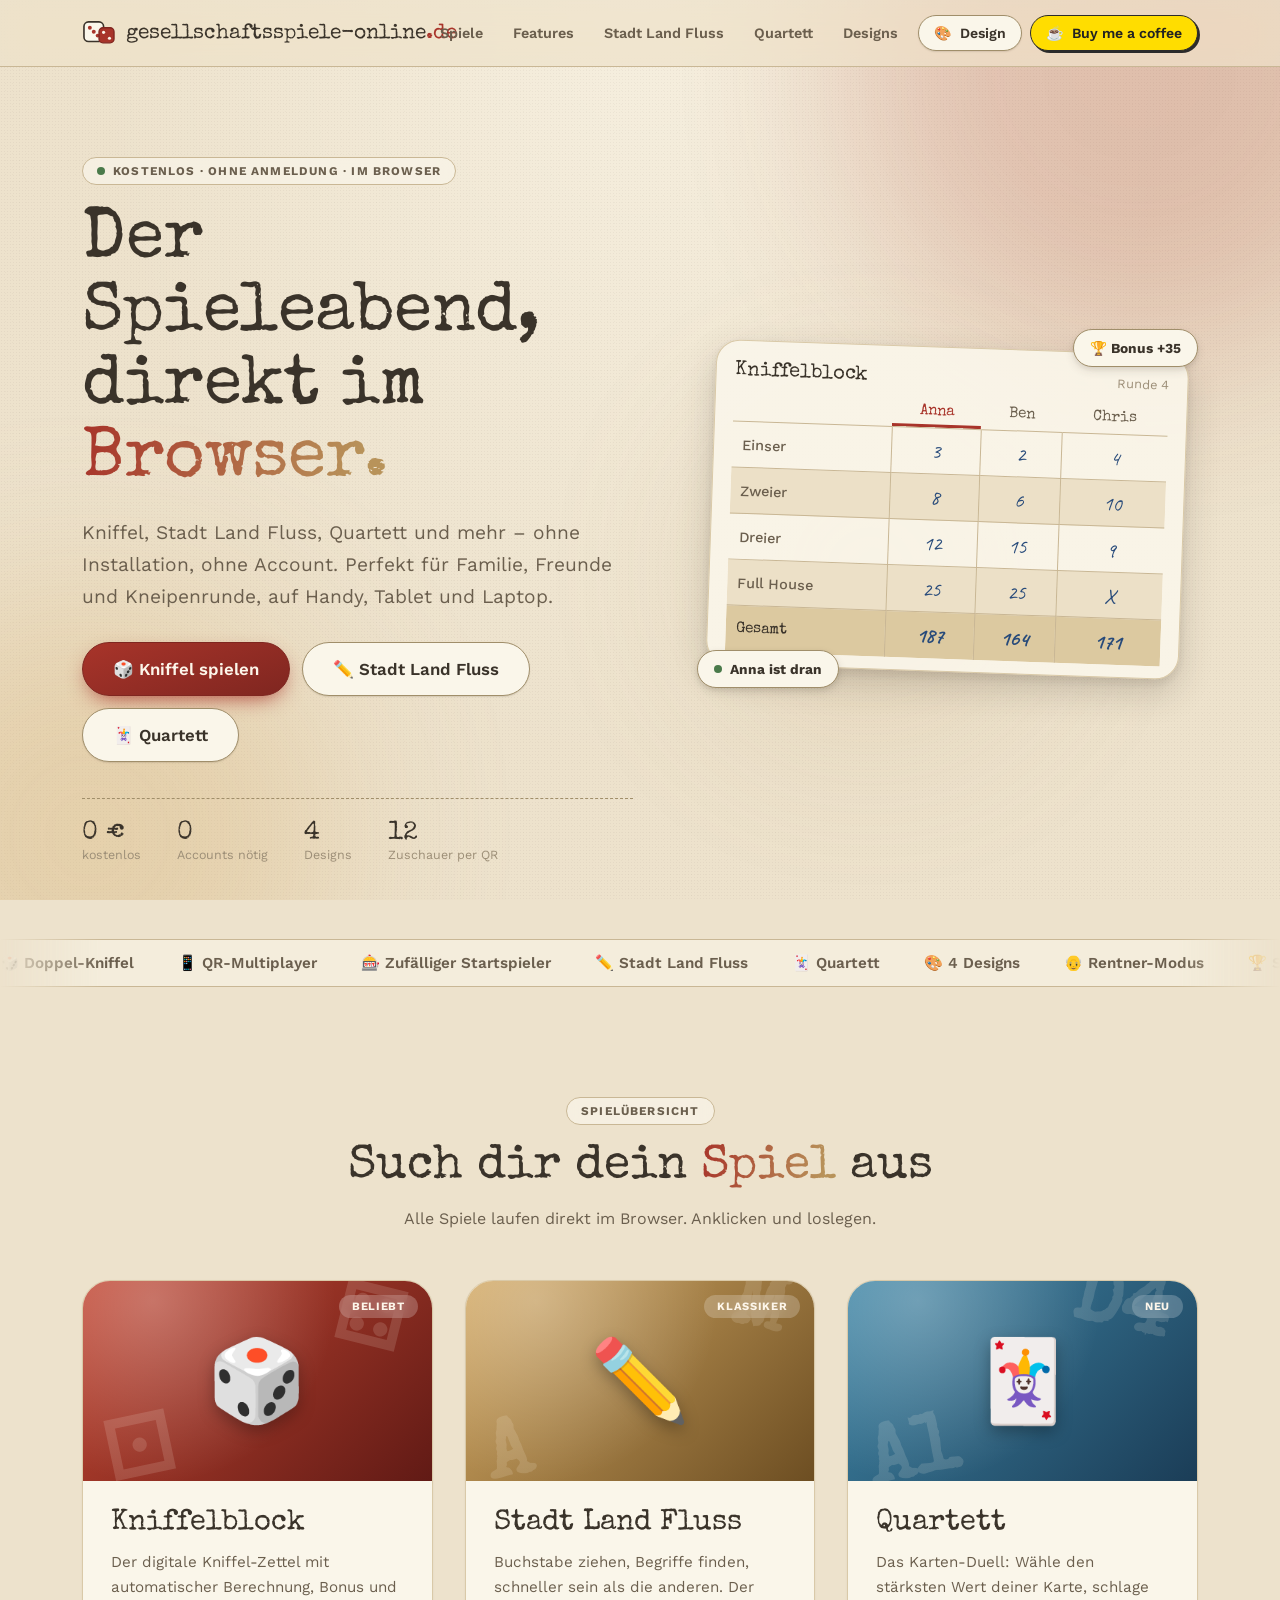
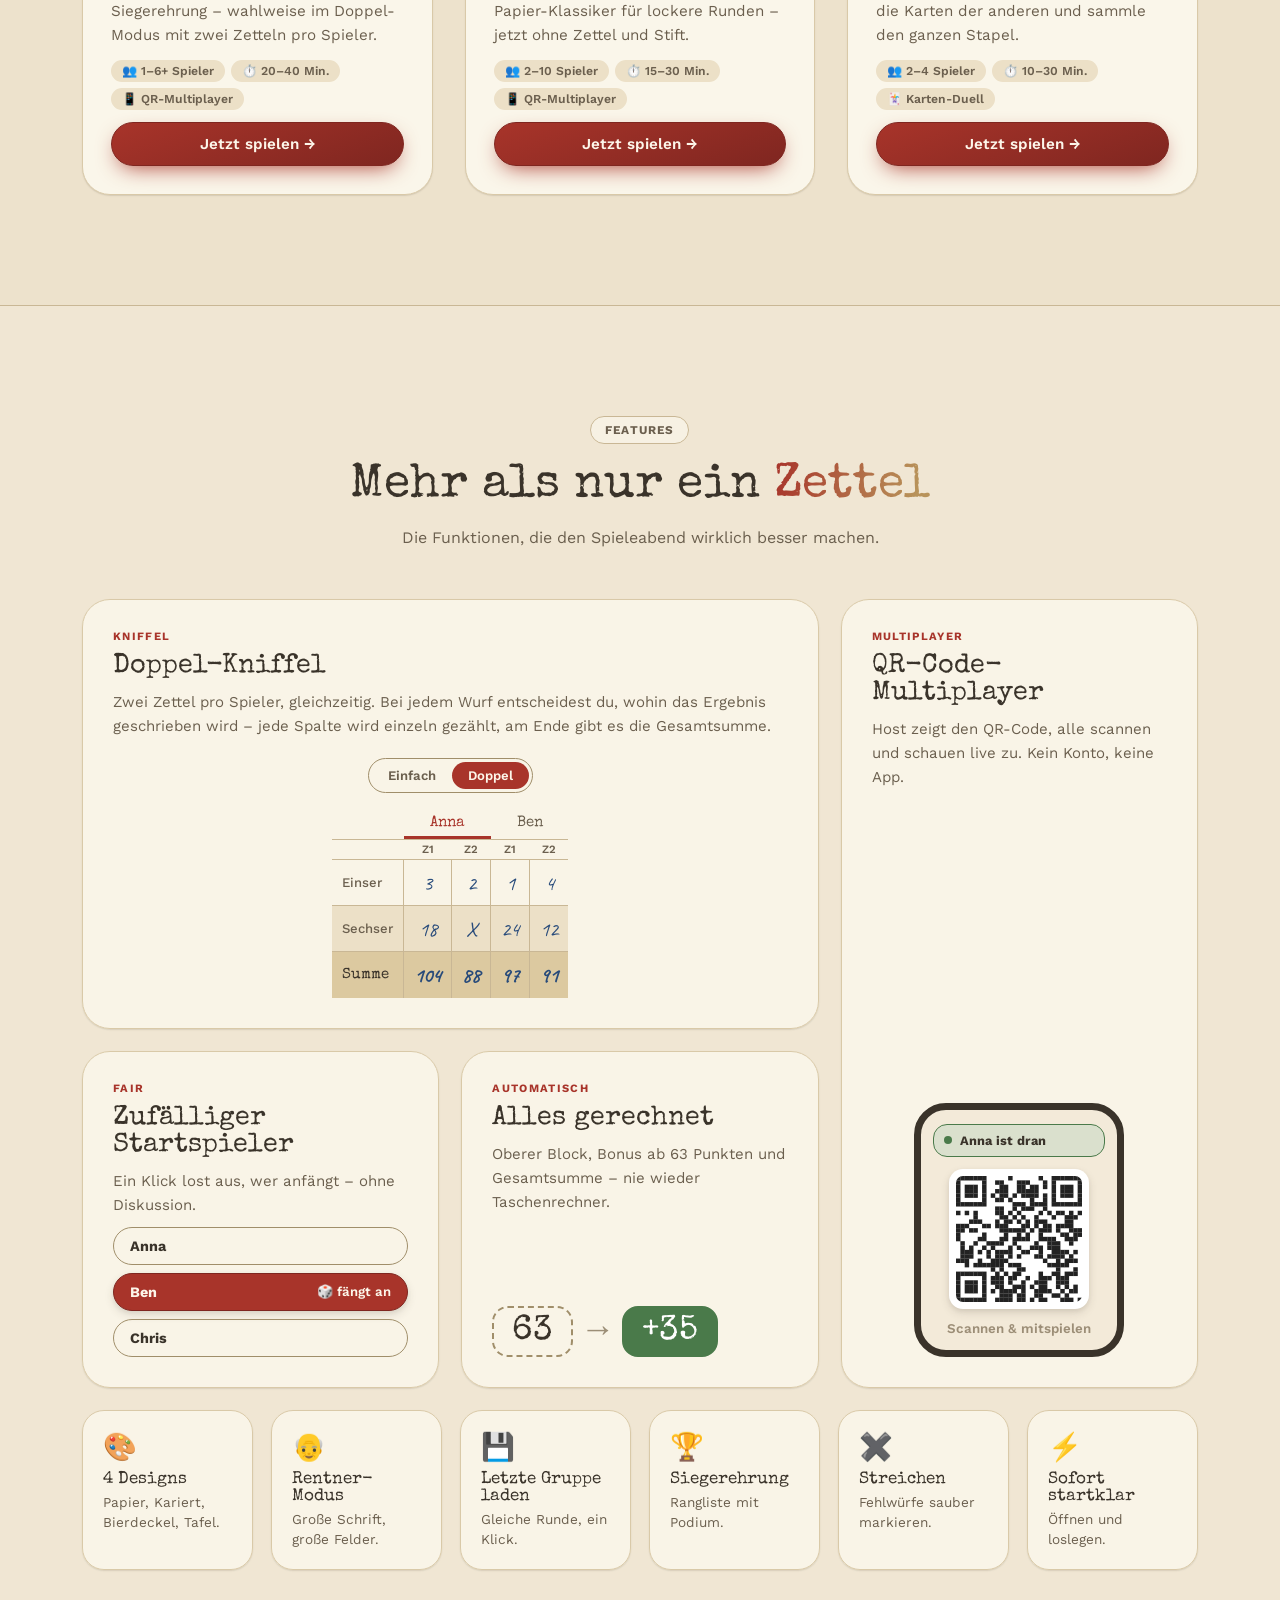
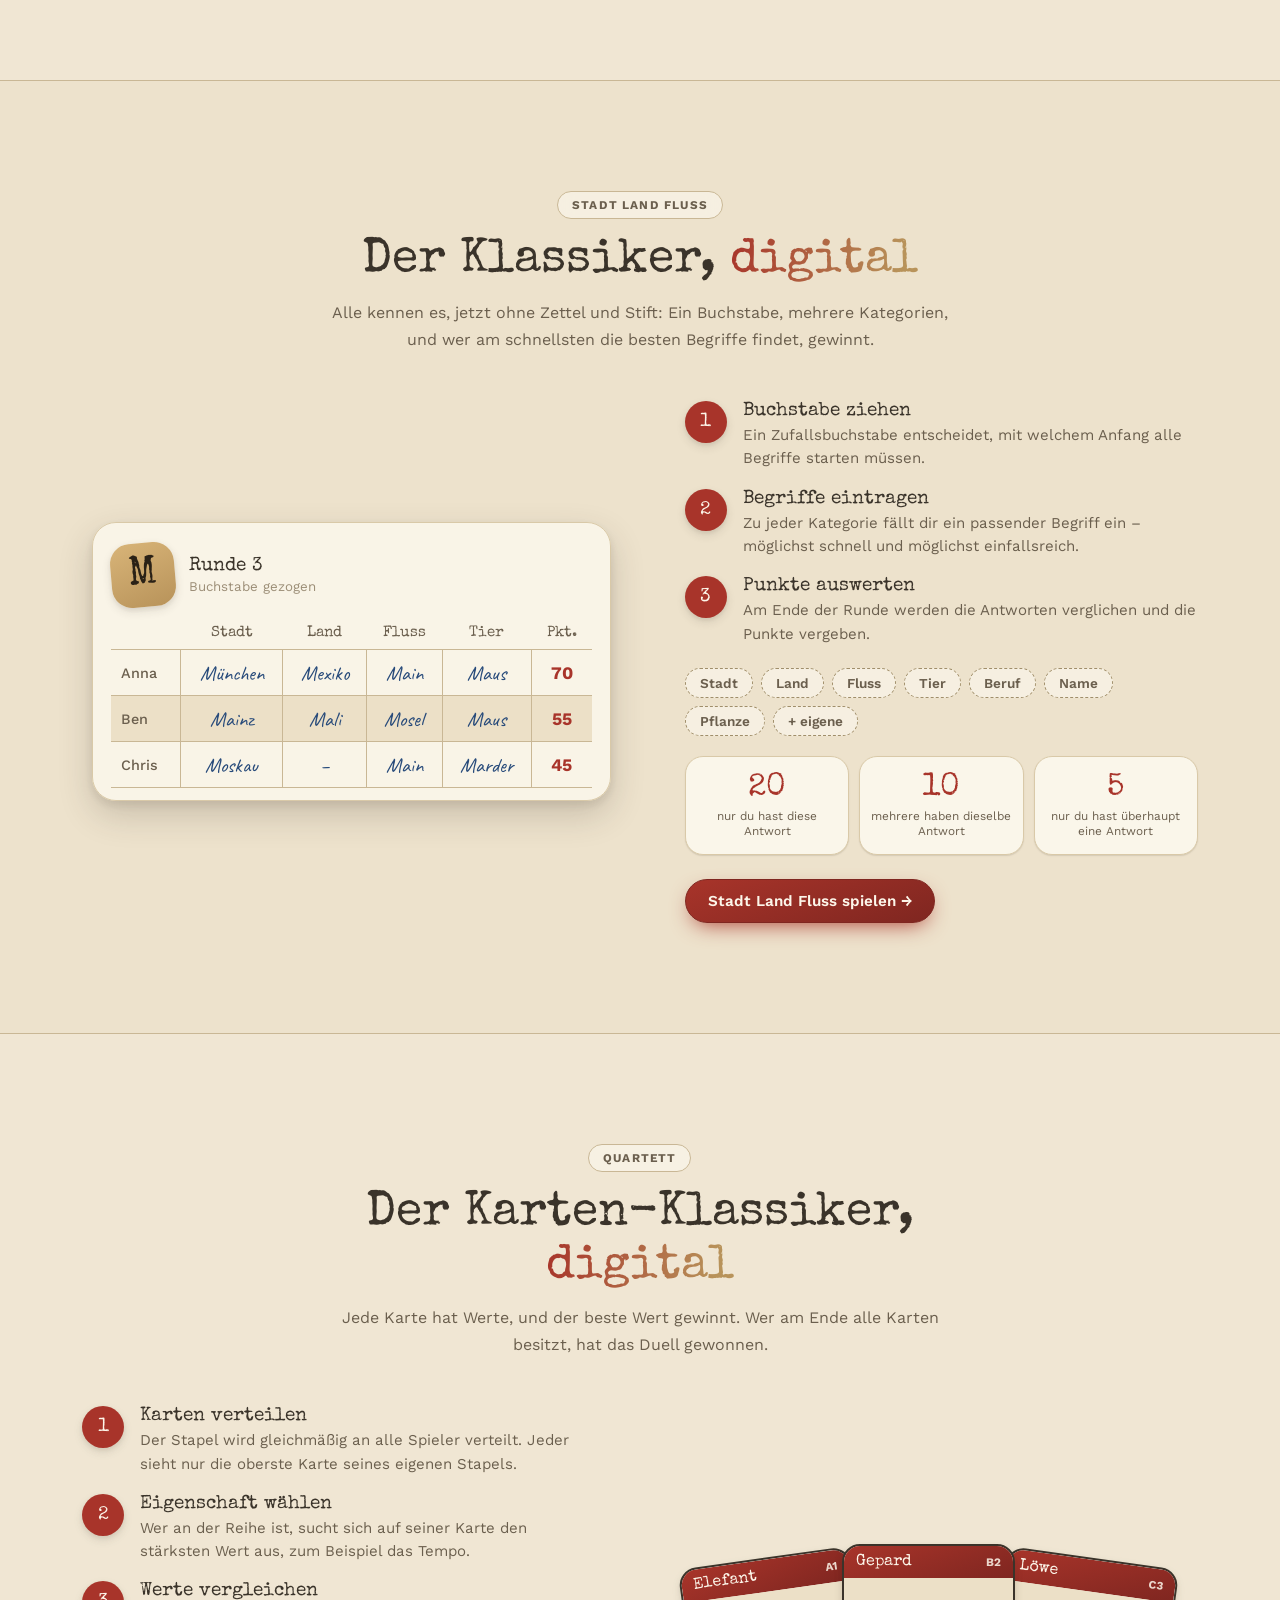
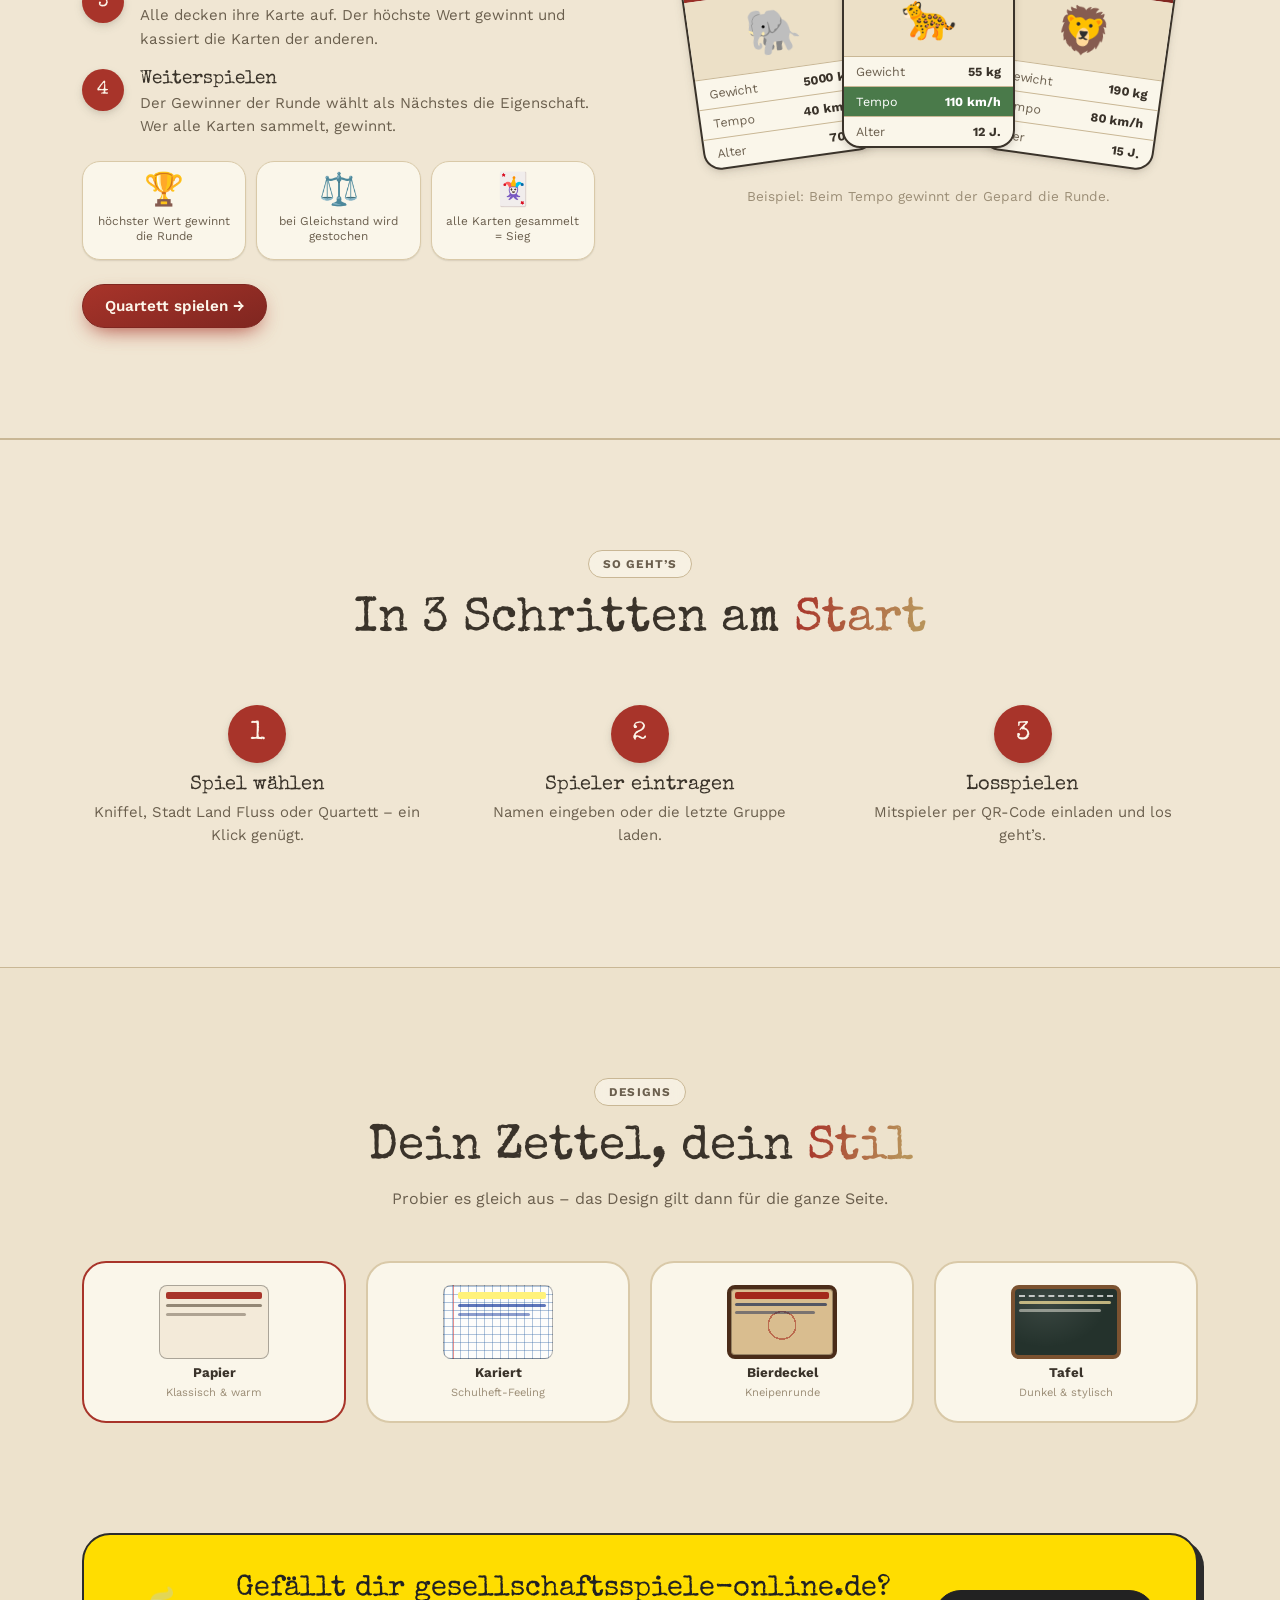
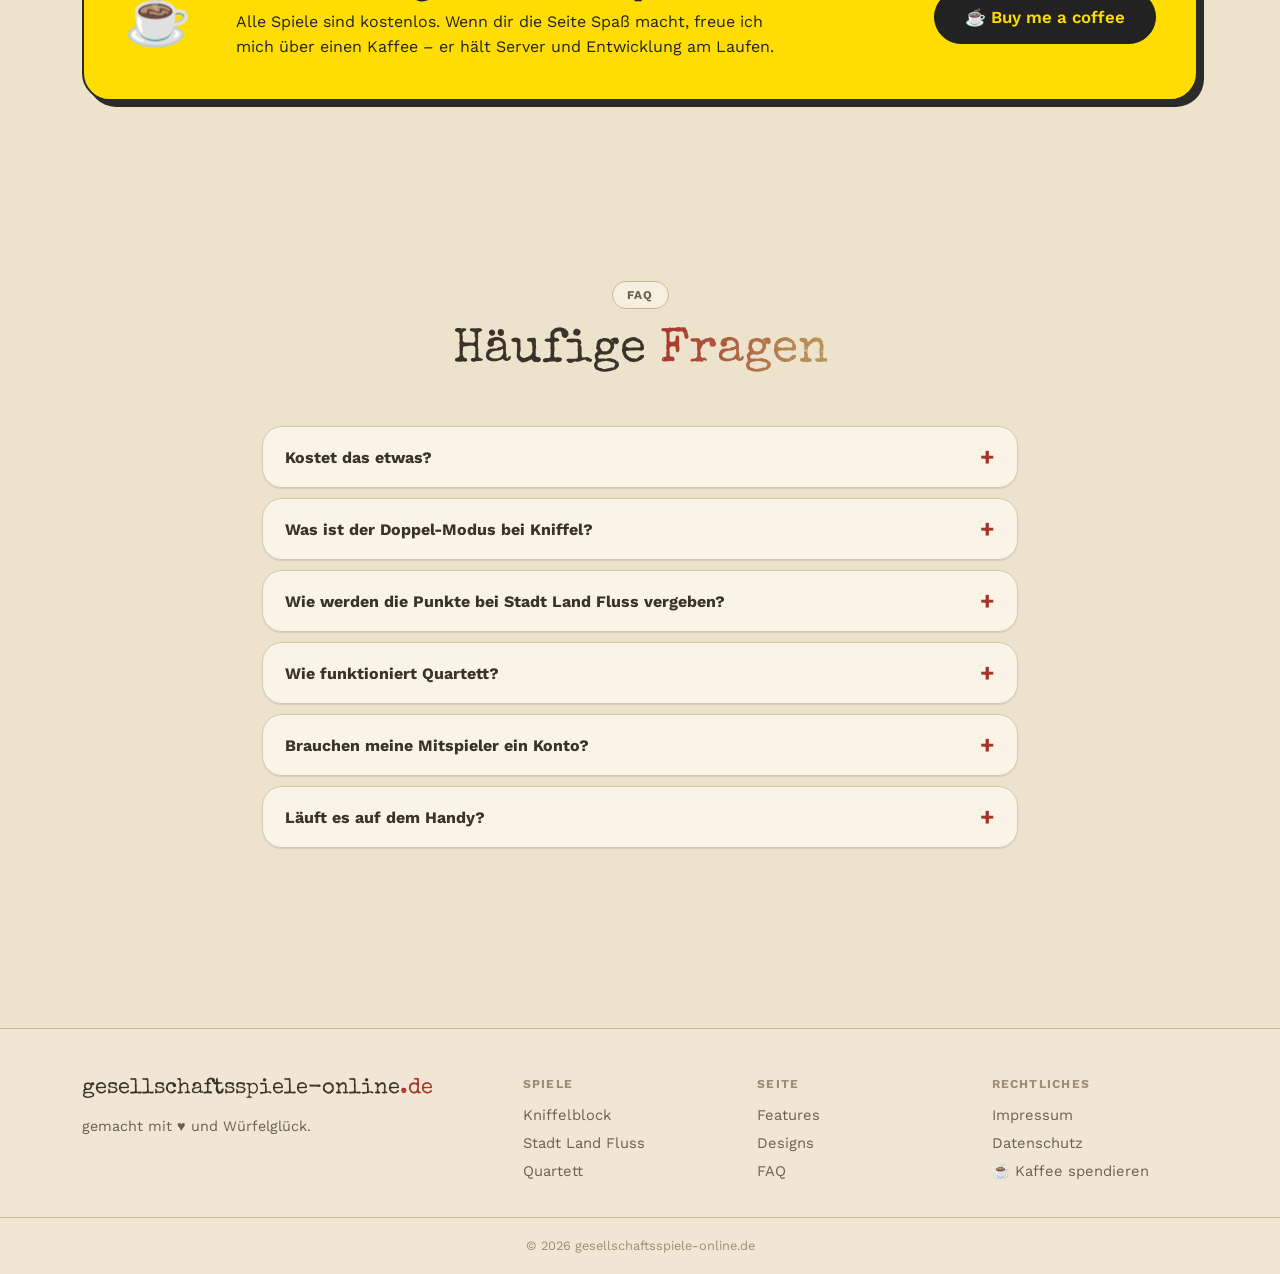
==== commit 0d8a9a01: "add" ====
--- a/index.html
+++ b/index.html
@@ -3,8 +3,8 @@
 <head>
 <meta charset="utf-8">
 <meta name="viewport" content="width=device-width, initial-scale=1, viewport-fit=cover">
-<title>gesellschaftsspiele-online.de – Gesellschaftsspiele online: Kniffel, Stadt Land Fluss</title>
-<meta name="description" content="Kostenlose Gesellschaftsspiele im Browser: Kniffel mit Doppel-Modus, Stadt Land Fluss, QR-Code-Multiplayer und Startspieler-Auslosung. Ohne Anmeldung.">
+<title>gesellschaftsspiele-online.de – Gesellschaftsspiele online: Kniffel, Stadt Land Fluss, Quartett</title>
+<meta name="description" content="Kostenlose Gesellschaftsspiele im Browser: Kniffel mit Doppel-Modus, Stadt Land Fluss, Quartett, QR-Code-Multiplayer und Startspieler-Auslosung. Ohne Anmeldung.">
 <link rel="preconnect" href="https://fonts.googleapis.com">
 <link rel="preconnect" href="https://fonts.gstatic.com" crossorigin>
 <link href="https://fonts.googleapis.com/css2?family=Caveat:wght@500;700&family=Gloria+Hallelujah&family=Gochi+Hand&family=Kalam:wght@400;700&family=Patrick+Hand&family=Special+Elite&family=Work+Sans:wght@400;500;600;700&display=swap" rel="stylesheet">
@@ -39,7 +39,7 @@
       <span>gesellschaftsspiele-online<b>.de</b></span>
     </a>
     <nav class="links" id="menu" aria-label="Hauptnavigation">
-      <a href="#spiele">Spiele</a><a href="#features">Features</a><a href="#stadt-land-fluss">Stadt Land Fluss</a><a href="#designs">Designs</a><a href="#faq">FAQ</a>
+      <a href="#spiele">Spiele</a><a href="#features">Features</a><a href="#stadt-land-fluss">Stadt Land Fluss</a><a href="#quartett">Quartett</a><a href="#designs">Designs</a><a href="#faq">FAQ</a>
     </nav>
     <div class="nav-actions">
       <div class="theme-wrap">
@@ -63,10 +63,11 @@
   <div class="hero-text">
     <span class="eyebrow"><i class="dot"></i> Kostenlos · ohne Anmeldung · im Browser</span>
     <h1>Der Spieleabend,<br>direkt im <span class="grad">Browser.</span></h1>
-    <p class="lead">Kniffel, Stadt Land Fluss und mehr – ohne Installation, ohne Account. Perfekt für Familie, Freunde und Kneipenrunde, auf Handy, Tablet und Laptop.</p>
+    <p class="lead">Kniffel, Stadt Land Fluss, Quartett und mehr – ohne Installation, ohne Account. Perfekt für Familie, Freunde und Kneipenrunde, auf Handy, Tablet und Laptop.</p>
     <div class="cta">
       <a class="btn primary lg" href="/kniffel/">🎲 Kniffel spielen</a>
       <a class="btn ghost lg" href="/stadtlandfluss/">✏️ Stadt Land Fluss</a>
+      <a class="btn ghost lg" href="/quartett/index.html">🃏 Quartett</a>
     </div>
     <ul class="trust">
       <li><strong>0 €</strong>kostenlos</li>
@@ -95,15 +96,15 @@
 </section>
 
 <div class="ticker" aria-hidden="true"><div class="ticker-in">
-  <span>🎲 Doppel-Kniffel</span><span>📱 QR-Multiplayer</span><span>🎰 Zufälliger Startspieler</span><span>✏️ Stadt Land Fluss</span><span>🎨 4 Designs</span><span>👴 Rentner-Modus</span><span>🏆 Siegerehrung</span><span>💾 Letzte Gruppe laden</span>
-  <span>🎲 Doppel-Kniffel</span><span>📱 QR-Multiplayer</span><span>🎰 Zufälliger Startspieler</span><span>✏️ Stadt Land Fluss</span><span>🎨 4 Designs</span><span>👴 Rentner-Modus</span><span>🏆 Siegerehrung</span><span>💾 Letzte Gruppe laden</span>
+  <span>🎲 Doppel-Kniffel</span><span>📱 QR-Multiplayer</span><span>🎰 Zufälliger Startspieler</span><span>✏️ Stadt Land Fluss</span><span>🃏 Quartett</span><span>🎨 4 Designs</span><span>👴 Rentner-Modus</span><span>🏆 Siegerehrung</span><span>💾 Letzte Gruppe laden</span>
+  <span>🎲 Doppel-Kniffel</span><span>📱 QR-Multiplayer</span><span>🎰 Zufälliger Startspieler</span><span>✏️ Stadt Land Fluss</span><span>🃏 Quartett</span><span>🎨 4 Designs</span><span>👴 Rentner-Modus</span><span>🏆 Siegerehrung</span><span>💾 Letzte Gruppe laden</span>
 </div></div>
 
 <section id="spiele" class="sec wrap">
   <div class="sec-head">
     <span class="eyebrow">Spielübersicht</span>
     <h2>Such dir dein <span class="grad">Spiel</span> aus</h2>
-    <p>Beide Spiele laufen direkt im Browser. Anklicken und loslegen.</p>
+    <p>Alle Spiele laufen direkt im Browser. Anklicken und loslegen.</p>
   </div>
   <div class="games">
     <article class="game">
@@ -122,6 +123,15 @@
         <p>Buchstabe ziehen, Begriffe finden, schneller sein als die anderen. Der Papier-Klassiker für lockere Runden – jetzt ohne Zettel und Stift.</p>
         <ul class="meta"><li>👥 2–10 Spieler</li><li>⏱️ 15–30 Min.</li><li>📱 QR-Multiplayer</li></ul>
         <a class="btn primary" href="stadtlandfluss/">Jetzt spielen →</a>
+      </div>
+    </article>
+    <article class="game">
+      <div class="gtop g-blue"><span class="gicon">🃏</span><span class="gdeco d1">A1</span><span class="gdeco d2">D4</span><span class="tag">Neu</span></div>
+      <div class="gbody">
+        <h3>Quartett</h3>
+        <p>Das Karten-Duell: Wähle den stärksten Wert deiner Karte, schlage die Karten der anderen und sammle den ganzen Stapel.</p>
+        <ul class="meta"><li>👥 2–4 Spieler</li><li>⏱️ 10–30 Min.</li><li>🃏 Karten-Duell</li></ul>
+        <a class="btn primary" href="/quartett/index.html">Jetzt spielen →</a>
       </div>
     </article>
   </div>
@@ -210,11 +220,45 @@
   </div>
 </section>
 
+<section id="quartett" class="sec alt">
+  <div class="wrap">
+  <div class="sec-head">
+    <span class="eyebrow">Quartett</span>
+    <h2>Der Karten-Klassiker, <span class="grad">digital</span></h2>
+    <p>Jede Karte hat Werte, und der beste Wert gewinnt. Wer am Ende alle Karten besitzt, hat das Duell gewonnen.</p>
+  </div>
+  <div class="slf qt">
+    <div class="slf-text">
+      <ol class="flow">
+        <li><b>1</b><div><h3>Karten verteilen</h3><p>Der Stapel wird gleichmäßig an alle Spieler verteilt. Jeder sieht nur die oberste Karte seines eigenen Stapels.</p></div></li>
+        <li><b>2</b><div><h3>Eigenschaft wählen</h3><p>Wer an der Reihe ist, sucht sich auf seiner Karte den stärksten Wert aus, zum Beispiel das Tempo.</p></div></li>
+        <li><b>3</b><div><h3>Werte vergleichen</h3><p>Alle decken ihre Karte auf. Der höchste Wert gewinnt und kassiert die Karten der anderen.</p></div></li>
+        <li><b>4</b><div><h3>Weiterspielen</h3><p>Der Gewinner der Runde wählt als Nächstes die Eigenschaft. Wer alle Karten sammelt, gewinnt.</p></div></li>
+      </ol>
+      <div class="points">
+        <div><b>🏆</b><small>höchster Wert gewinnt die Runde</small></div>
+        <div><b>⚖️</b><small>bei Gleichstand wird gestochen</small></div>
+        <div><b>🃏</b><small>alle Karten gesammelt = Sieg</small></div>
+      </div>
+      <a class="btn primary" href="/quartett/index.html">Quartett spielen →</a>
+    </div>
+    <div class="slf-vis" aria-hidden="true">
+      <div class="qfan">
+        <div class="qcard"><div class="qhead"><span>Elefant</span><b>A1</b></div><div class="qimg">🐘</div><div class="qrow"><span>Gewicht</span><b>5000 kg</b></div><div class="qrow"><span>Tempo</span><b>40 km/h</b></div><div class="qrow"><span>Alter</span><b>70 J.</b></div></div>
+        <div class="qcard"><div class="qhead"><span>Gepard</span><b>B2</b></div><div class="qimg">🐆</div><div class="qrow"><span>Gewicht</span><b>55 kg</b></div><div class="qrow hit"><span>Tempo</span><b>110 km/h</b></div><div class="qrow"><span>Alter</span><b>12 J.</b></div></div>
+        <div class="qcard"><div class="qhead"><span>Löwe</span><b>C3</b></div><div class="qimg">🦁</div><div class="qrow"><span>Gewicht</span><b>190 kg</b></div><div class="qrow"><span>Tempo</span><b>80 km/h</b></div><div class="qrow"><span>Alter</span><b>15 J.</b></div></div>
+      </div>
+      <p class="qnote">Beispiel: Beim Tempo gewinnt der Gepard die Runde.</p>
+    </div>
+  </div>
+  </div>
+</section>
+
 <section id="so-gehts" class="sec alt">
   <div class="wrap">
     <div class="sec-head"><span class="eyebrow">So geht’s</span><h2>In 3 Schritten am <span class="grad">Start</span></h2></div>
     <ol class="steps">
-      <li><b>1</b><h3>Spiel wählen</h3><p>Kniffel oder Stadt Land Fluss – ein Klick genügt.</p></li>
+      <li><b>1</b><h3>Spiel wählen</h3><p>Kniffel, Stadt Land Fluss oder Quartett – ein Klick genügt.</p></li>
       <li><b>2</b><h3>Spieler eintragen</h3><p>Namen eingeben oder die letzte Gruppe laden.</p></li>
       <li><b>3</b><h3>Losspielen</h3><p>Mitspieler per QR-Code einladen und los geht’s.</p></li>
     </ol>
@@ -244,6 +288,7 @@
   <details><summary>Kostet das etwas?</summary><p>Nein, alle Spiele sind kostenlos und ohne Registrierung nutzbar.</p></details>
   <details><summary>Was ist der Doppel-Modus bei Kniffel?</summary><p>Jeder Spieler führt zwei Zettel gleichzeitig. Pro Wurf wählst du, in welchen Zettel du einträgst.</p></details>
   <details><summary>Wie werden die Punkte bei Stadt Land Fluss vergeben?</summary><p>Üblich sind 20 Punkte für eine einzigartige Antwort, 10 Punkte wenn andere dieselbe haben und 5 Punkte, wenn nur du eine Antwort hast.</p></details>
+  <details><summary>Wie funktioniert Quartett?</summary><p>Jeder Spieler bekommt einen Kartenstapel. Wer dran ist, wählt einen Wert seiner obersten Karte. Der höchste Wert gewinnt alle Karten der Runde, und wer am Ende alle Karten hat, gewinnt.</p></details>
   <details><summary>Brauchen meine Mitspieler ein Konto?</summary><p>Nein. QR-Code scannen, Namen wählen, zuschauen – mehr nicht.</p></details>
   <details><summary>Läuft es auf dem Handy?</summary><p>Ja, die Seite ist für Smartphone, Tablet und Desktop gebaut.</p></details>
 </section>
@@ -252,7 +297,7 @@
 <footer class="foot">
   <div class="wrap foot-in">
     <div class="fbrand"><strong class="flogo">gesellschaftsspiele-online<b>.de</b></strong><p> gemacht mit ♥ und Würfelglück.</p></div>
-    <div><h4>Spiele</h4><a href="/kniffel/">Kniffelblock</a><a href="/stadtlandfluss/">Stadt Land Fluss</a></div>
+    <div><h4>Spiele</h4><a href="/kniffel/">Kniffelblock</a><a href="/stadtlandfluss/">Stadt Land Fluss</a><a href="/quartett/index.html">Quartett</a></div>
     <div><h4>Seite</h4><a href="#features">Features</a><a href="#designs">Designs</a><a href="#faq">FAQ</a></div>
     <div><h4>Rechtliches</h4><a href="/impressum.html">Impressum</a><a href="/datenschutz.html">Datenschutz</a><a href="https://buymeacoffee.com/pauliii" target="_blank" rel="noopener">☕ Kaffee spendieren</a></div>
   </div>
--- a/landing.css
+++ b/landing.css
@@ -230,3 +230,43 @@
 }
 @media(max-width:380px){.logo span{font-size:1.1rem}.nav-in{gap:10px}.points{grid-template-columns:1fr}}
 @media(prefers-reduced-motion:reduce){.rv{opacity:1;transform:none}.float,.ticker-in,.dot{animation:none}}
+
+/* ===== Quartett + längerer Logo-Name ===== */
+.g-blue{background:linear-gradient(135deg,#3f86a6,#1b3d57)}
+.games{grid-template-columns:repeat(3,1fr)}
+.qt{grid-template-columns:1fr 1.05fr}
+.qfan{display:flex;justify-content:center;align-items:center;padding:30px 0 18px}
+.qcard{flex:0 1 190px;min-width:0;background:var(--white-paper);border:2px solid var(--ink-dark);border-radius:18px;box-shadow:var(--shadow-md);overflow:hidden;font-size:.78rem;transition:transform .3s}
+.qcard:nth-child(1){transform:rotate(-8deg) translateX(22px)}
+.qcard:nth-child(2){transform:translateY(-16px);z-index:2}
+.qcard:nth-child(3){transform:rotate(8deg) translateX(-22px)}
+.qfan:hover .qcard{transform:none}
+.qhead{display:flex;justify-content:space-between;align-items:center;gap:6px;padding:8px 12px;background:linear-gradient(160deg,var(--scorepad-red),var(--scorepad-red-dark));color:#fdf6ea;font:1rem var(--font-display)}
+.qhead b{font:700 .72rem var(--font-ui);opacity:.85}
+.qimg{height:78px;display:flex;align-items:center;justify-content:center;font-size:2.8rem;background:var(--row-tint)}
+.qrow{display:flex;justify-content:space-between;gap:6px;padding:7px 12px;border-top:1px solid var(--line-rule);color:var(--ink-soft)}
+.qrow b{color:var(--ink-dark);white-space:nowrap}
+.qrow.hit{background:var(--success);color:#fff}.qrow.hit b{color:#fff}
+.qnote{text-align:center;margin:6px 0 0;font-size:.85rem;color:var(--ink-faint)}
+@media(max-width:1100px){
+  .burger{display:inline-flex}.hide-s{display:none}
+  .links{display:none;position:absolute;top:100%;left:0;right:0;flex-direction:column;gap:2px;padding:12px clamp(16px,4vw,32px) 16px;background:var(--white-paper);border-bottom:1px solid var(--line-rule-strong);box-shadow:var(--shadow-md);margin:0}
+  .links.open{display:flex}
+  .links a{padding:13px 16px;font-size:1rem}
+  .nav-actions{margin-left:auto}
+}
+@media(max-width:1020px){
+  .games{grid-template-columns:repeat(2,1fr)}
+  .game:last-child:nth-child(odd){grid-column:1/-1}
+}
+@media(max-width:860px){.qt{grid-template-columns:1fr}.qt .slf-vis{order:2}}
+@media(max-width:640px){
+  .games{grid-template-columns:1fr}
+  .qcard{font-size:.68rem}.qrow,.qhead{padding-inline:8px}.qimg{height:60px;font-size:2.2rem}
+  .qcard:nth-child(1){transform:rotate(-7deg) translateX(14px)}.qcard:nth-child(3){transform:rotate(7deg) translateX(-14px)}
+}
+@media(max-width:560px){
+  .logo{min-width:0;flex:1;gap:8px}.logo svg{width:28px;height:28px;flex:none}
+  .logo span{white-space:normal;font-size:1rem;line-height:1.1;overflow-wrap:anywhere}
+  .nav-actions{flex:none}.nav-in{gap:10px}
+}
